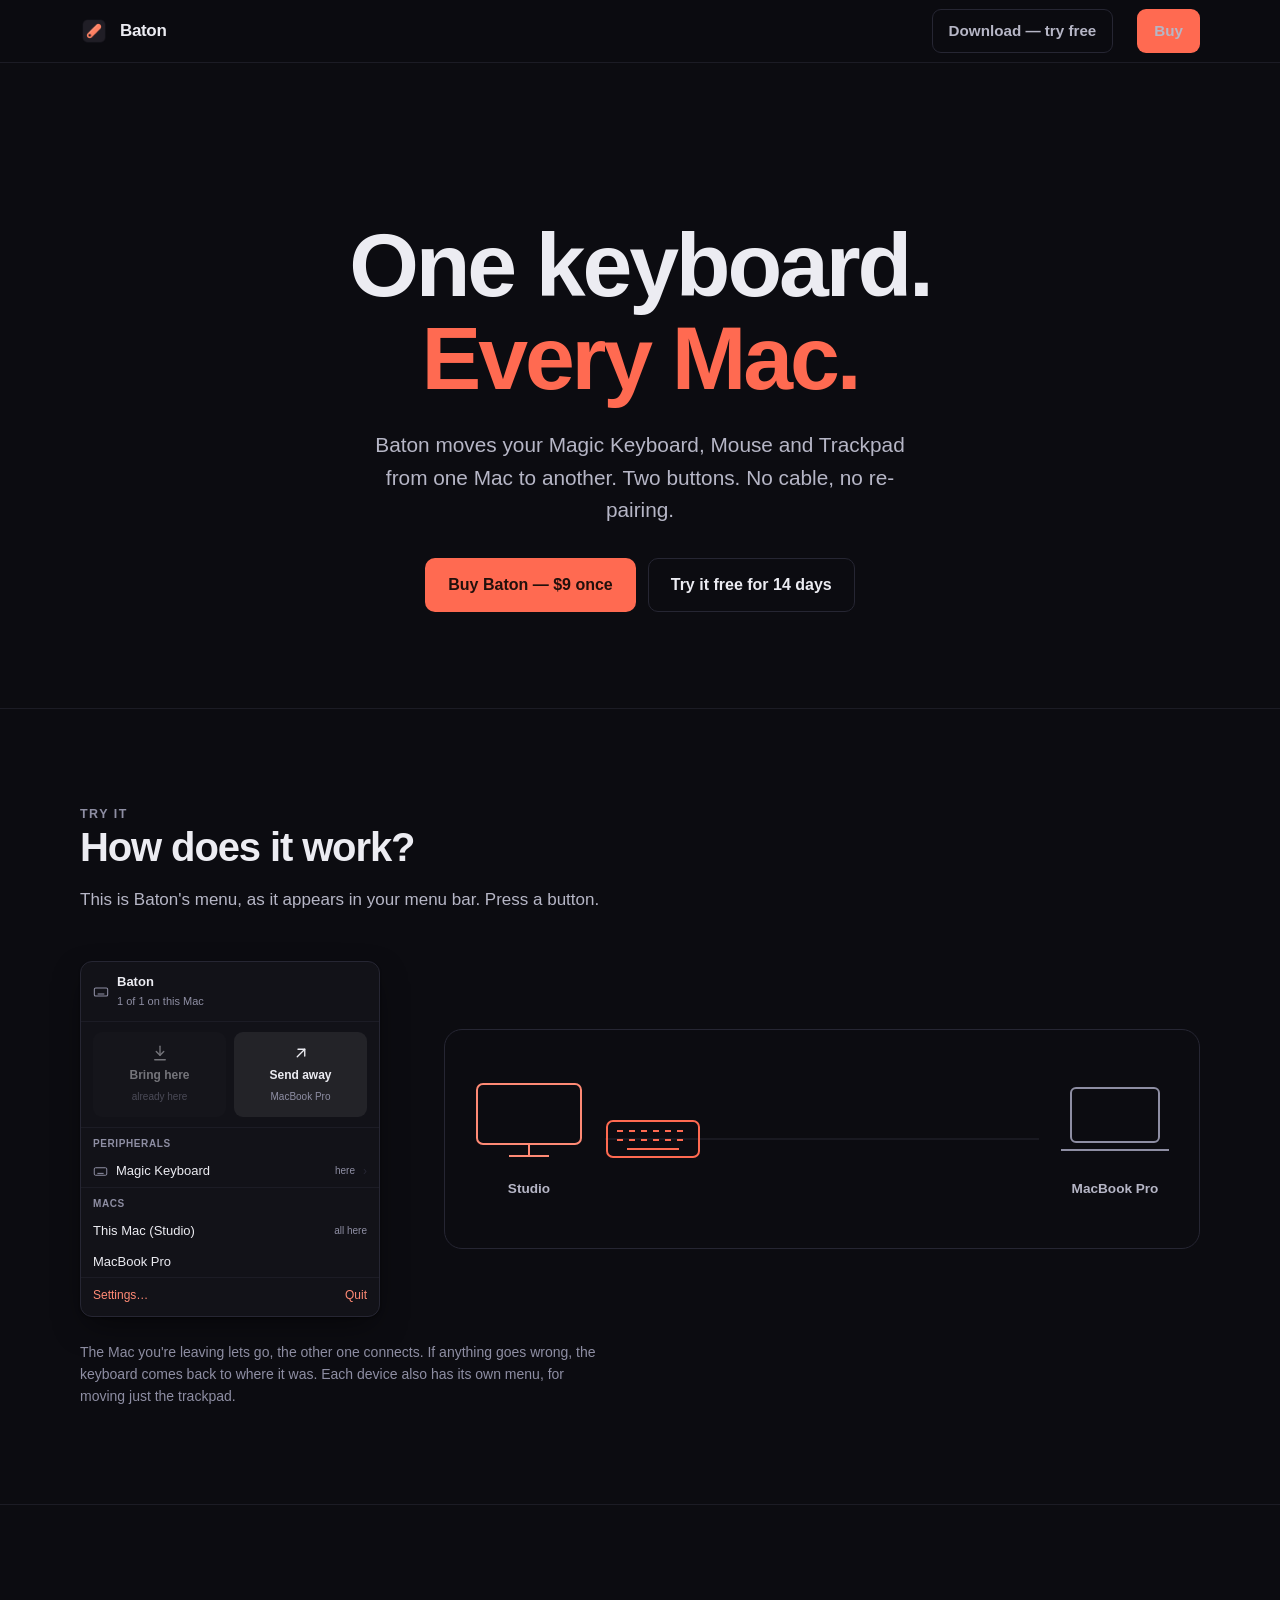
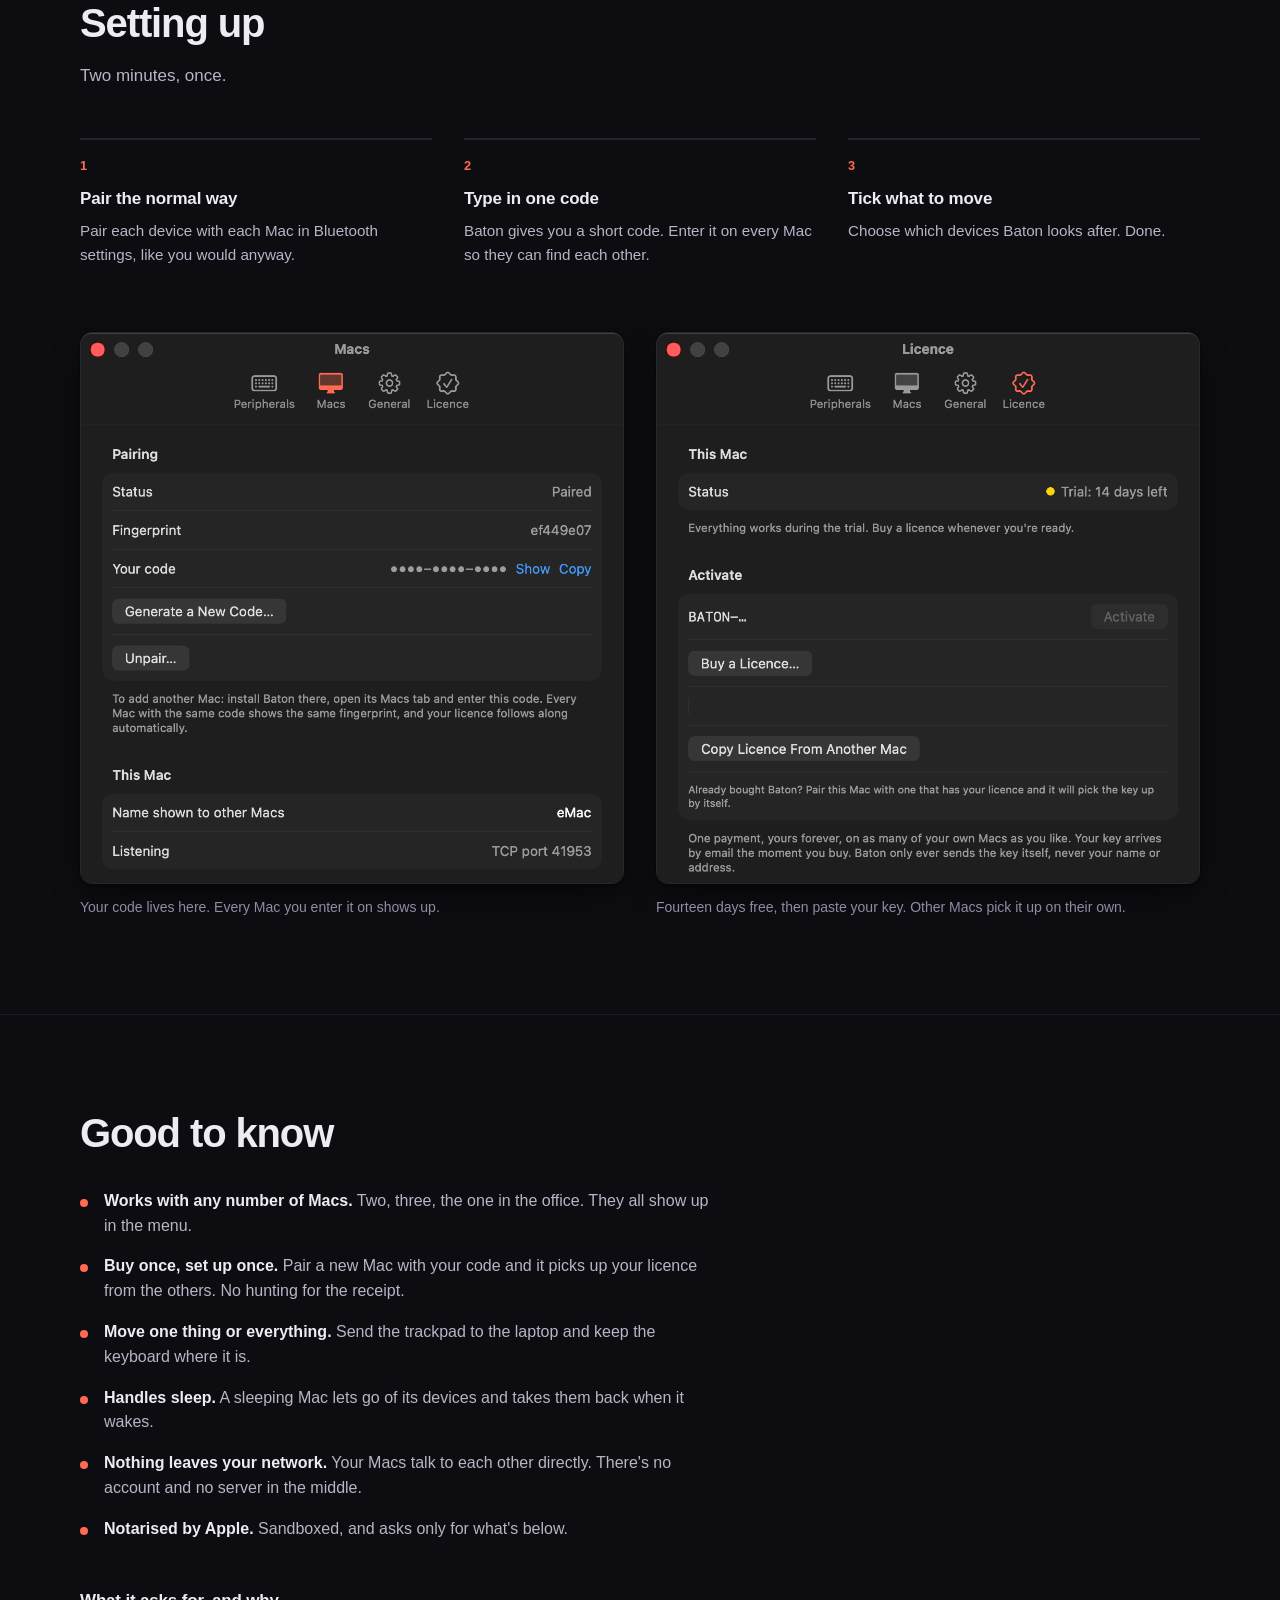
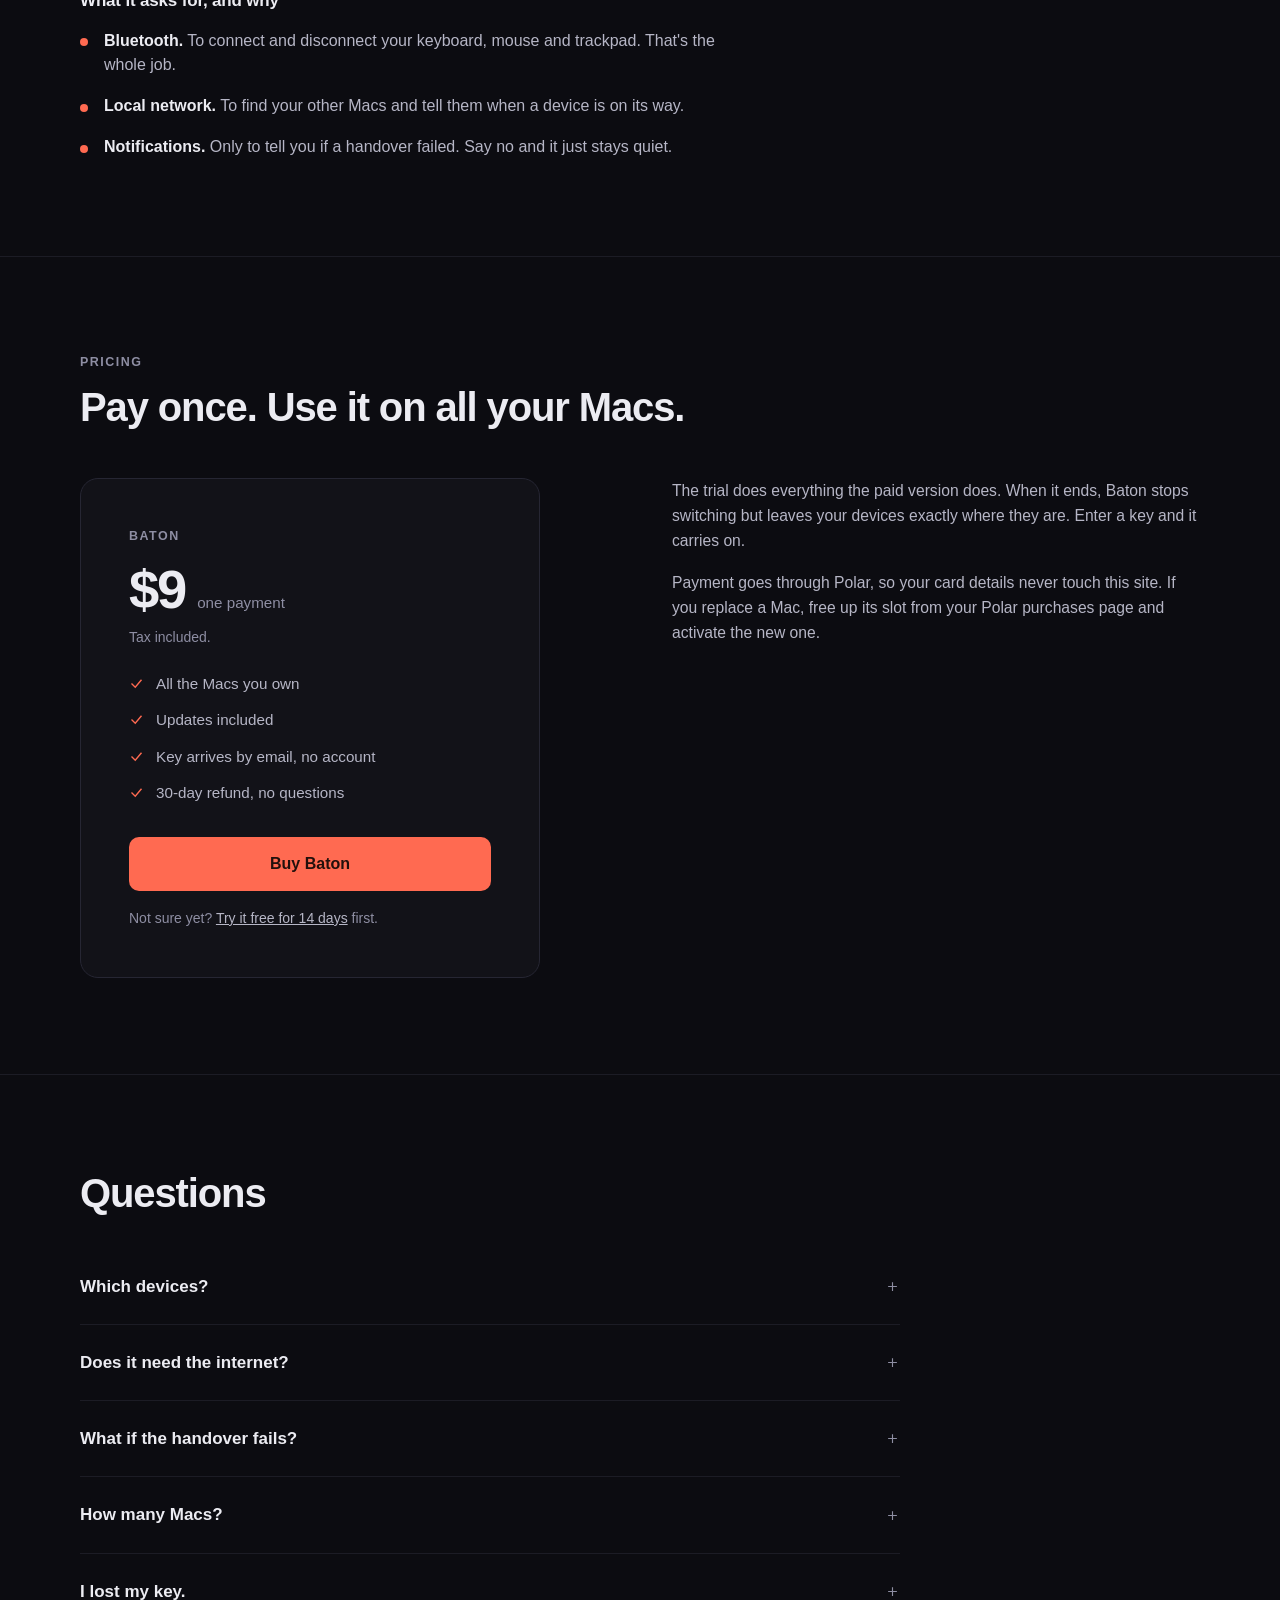
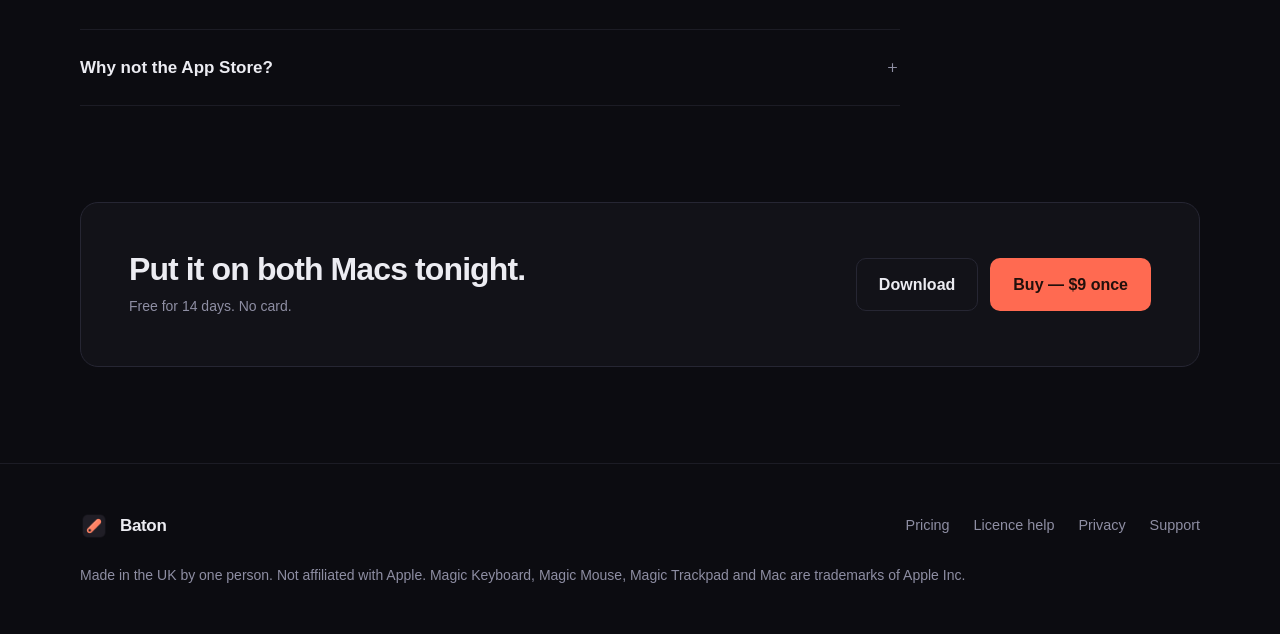
==== index.html @ b29e6e0b "copy: trim the hero and nav, UK not Spain Co-Authored-By: Claude Fable 5.1 <noreply@anthropic.com>" ====
<!doctype html>
<html lang="en">
<head>
<meta charset="utf-8">
<meta name="viewport" content="width=device-width, initial-scale=1">
<title>Baton — move your Magic Keyboard between Macs in one click</title>
<meta name="description" content="Move your Magic Keyboard, Mouse and Trackpad between Macs from the menu bar. No cable, no re-pairing. One payment, yours forever.">
<link rel="icon" href="assets/icon-256.png" type="image/png">
<link rel="apple-touch-icon" href="assets/icon-256.png">
<link rel="stylesheet" href="assets/site.css">
<meta property="og:title" content="Baton — move your Magic Keyboard between Macs in one click">
<meta property="og:description" content="Hand your Magic Keyboard, Mouse and Trackpad between Macs from the menu bar. No cable, no re-pairing.">
<meta property="og:type" content="website">
<meta property="og:image" content="assets/icon.png">
<meta name="theme-color" content="#0C0C11">
</head>
<body>

<header class="site-header">
  <div class="wrap">
    <a class="brand" href="/">
      <img src="assets/icon-256.png" alt="">
      Baton
    </a>
    <nav class="nav">
      <a class="btn btn-ghost btn-sm" href="https://github.com/enalmar/baton-site/releases/latest/download/Baton.dmg">Download — try free</a>
      <a class="btn btn-primary btn-sm" href="#pricing">Buy</a>
    </nav>
  </div>
</header>

<main>

<section class="hero hero-centered">
  <div class="wrap">
    <h1>One keyboard.<br><span class="accent">Every Mac.</span></h1>
    <p class="lede">
      Baton moves your Magic Keyboard, Mouse and Trackpad from one Mac to
      another. Two buttons. No cable, no re-pairing.
    </p>
    <div class="cta-row">
      <!-- PRICE appears here and in the pricing card. Change both. -->
      <a class="btn btn-primary" href="#pricing">Buy Baton — $9 once</a>
      <a class="btn btn-ghost" href="https://github.com/enalmar/baton-site/releases/latest/download/Baton.dmg">Try it free for 14 days</a>
    </div>
  </div>
</section>

<hr class="rule">

<section id="how">
  <div class="wrap">
    <p class="eyebrow">Try it</p>
    <h2>How does it work?</h2>
    <p class="body" style="margin-top:var(--s4)">
      This is Baton's menu, as it appears in your menu bar. Press a button.
    </p>

    <div class="demo2" id="demo">
      <!-- The panel, matching the real one control for control. -->
      <div class="panel" role="group" aria-label="Baton menu bar panel">
        <div class="p-head">
          <svg width="16" height="16" viewBox="0 0 24 24" fill="none" stroke="currentColor" stroke-width="1.6"><rect x="2" y="6" width="20" height="12" rx="2"/><path d="M7 15h10"/></svg>
          <div>
            <div class="p-title">Baton</div>
            <div class="p-sub" id="pHead">1 of 1 on this Mac</div>
          </div>
        </div>
        <div class="p-sep"></div>
        <div class="p-big">
          <button class="p-btn" id="btnBring" type="button" disabled>
            <svg width="18" height="18" viewBox="0 0 24 24" fill="none" stroke="currentColor" stroke-width="1.8" stroke-linecap="round" stroke-linejoin="round"><path d="M12 3v12"/><path d="m7 10 5 5 5-5"/><path d="M5 21h14"/></svg>
            <span class="p-btn-t">Bring here</span>
            <span class="p-btn-s" id="bringSub">already here</span>
          </button>
          <button class="p-btn" id="btnSend" type="button">
            <svg width="18" height="18" viewBox="0 0 24 24" fill="none" stroke="currentColor" stroke-width="1.8" stroke-linecap="round" stroke-linejoin="round"><path d="M7 17 17 7"/><path d="M8 7h9v9"/></svg>
            <span class="p-btn-t">Send away</span>
            <span class="p-btn-s" id="sendSub">MacBook Pro</span>
          </button>
        </div>
        <div class="p-sep"></div>
        <div class="p-label">Peripherals</div>
        <div class="p-row">
          <svg width="15" height="15" viewBox="0 0 24 24" fill="none" stroke="currentColor" stroke-width="1.6"><rect x="2" y="6" width="20" height="12" rx="2"/><path d="M7 15h10"/></svg>
          <span>Magic Keyboard</span>
          <span class="p-state" id="pState">here</span>
          <span class="p-chev">›</span>
        </div>
        <div class="p-sep"></div>
        <div class="p-label">Macs</div>
        <div class="p-row"><span>This Mac (Studio)</span><span class="p-state" id="macA">all here</span></div>
        <div class="p-row"><span>MacBook Pro</span><span class="p-state" id="macB"></span></div>
        <div class="p-sep"></div>
        <div class="p-foot"><span>Settings…</span><span>Quit</span></div>
      </div>

      <!-- The desk: two Macs and the keyboard that moves between them. -->
      <div class="desk" id="desk" aria-live="polite">
        <div class="mac2" id="deskA">
          <svg viewBox="0 0 120 84" width="120" height="84" fill="none" stroke="currentColor" stroke-width="2">
            <rect x="8" y="6" width="104" height="60" rx="6"/><path d="M40 78h40"/><path d="M60 66v12"/>
          </svg>
          <div class="mac2-name">Studio</div>
        </div>
        <div class="lane">
          <div class="lane-line"></div>
          <div class="kbd" id="kbd">
            <svg viewBox="0 0 96 40" width="96" height="40" fill="none" stroke="currentColor" stroke-width="2">
              <rect x="2" y="2" width="92" height="36" rx="6"/>
              <path d="M12 12h6M24 12h6M36 12h6M48 12h6M60 12h6M72 12h6M12 21h6M24 21h6M36 21h6M48 21h6M60 21h6M72 21h6M22 30h52"/>
            </svg>
          </div>
        </div>
        <div class="mac2" id="deskB">
          <svg viewBox="0 0 120 84" width="120" height="84" fill="none" stroke="currentColor" stroke-width="2">
            <rect x="16" y="10" width="88" height="54" rx="5"/><path d="M6 72h108"/>
          </svg>
          <div class="mac2-name">MacBook Pro</div>
        </div>
      </div>
    </div>

    <p class="small" style="margin-top:var(--s5); max-width:var(--measure)">
      The Mac you're leaving lets go, the other one connects. If anything goes wrong, the keyboard comes back to where it was. Each device also has its own menu, for moving just the trackpad.
    </p>
  </div>
</section>

<hr class="rule">

<section id="setup">
  <div class="wrap">
    <h2>Setting up</h2>
    <p class="body" style="margin-top:var(--s4)">Two minutes, once.</p>

    <div class="steps" style="margin-top:var(--s7)">
      <div class="step">
        <h3>Pair the normal way</h3>
        <p>Pair each device with each Mac in Bluetooth settings, like you would anyway.</p>
      </div>
      <div class="step">
        <h3>Type in one code</h3>
        <p>Baton gives you a short code. Enter it on every Mac so they can find each other.</p>
      </div>
      <div class="step">
        <h3>Tick what to move</h3>
        <p>Choose which devices Baton looks after. Done.</p>
      </div>
    </div>

    <div class="shots">
      <figure>
        <img src="assets/settings-macs.png" alt="Baton's Macs settings, showing this Mac paired, its code hidden behind a Show button, and the other Macs it can see" loading="lazy">
        <figcaption>Your code lives here. Every Mac you enter it on shows up.</figcaption>
      </figure>
      <figure>
        <img src="assets/settings-licence.png" alt="Baton's Licence settings, showing the trial with 14 days left and a field to paste a key" loading="lazy">
        <figcaption>Fourteen days free, then paste your key. Other Macs pick it up on their own.</figcaption>
      </figure>
    </div>
  </div>
</section>

<hr class="rule">

<section id="features">
  <div class="wrap">
    <h2>Good to know</h2>
    <ul class="plain-list">
      <li><strong>Works with any number of Macs.</strong> Two, three, the one in the office. They all show up in the menu.</li>
      <li><strong>Buy once, set up once.</strong> Pair a new Mac with your code and it picks up your licence from the others. No hunting for the receipt.</li>
      <li><strong>Move one thing or everything.</strong> Send the trackpad to the laptop and keep the keyboard where it is.</li>
      <li><strong>Handles sleep.</strong> A sleeping Mac lets go of its devices and takes them back when it wakes.</li>
      <li><strong>Nothing leaves your network.</strong> Your Macs talk to each other directly. There's no account and no server in the middle.</li>
      <li><strong>Notarised by Apple.</strong> Sandboxed, and asks only for what's below.</li>
    </ul>

    <h3 style="margin-top:var(--s7)">What it asks for, and why</h3>
    <ul class="plain-list" style="margin-top:var(--s4)">
      <li><strong>Bluetooth.</strong> To connect and disconnect your keyboard, mouse and trackpad. That's the whole job.</li>
      <li><strong>Local network.</strong> To find your other Macs and tell them when a device is on its way.</li>
      <li><strong>Notifications.</strong> Only to tell you if a handover failed. Say no and it just stays quiet.</li>
    </ul>
  </div>
</section>

<hr class="rule">

<section id="pricing">
  <div class="wrap">
    <p class="eyebrow">Pricing</p>
    <h2 style="margin-top:var(--s3)">Pay once. Use it on all your Macs.</h2>

    <div class="grid grid-2" style="margin-top:var(--s7); align-items:start; gap:var(--s8)">
    <div class="price-card">
      <p class="eyebrow">Baton</p>
      <div class="price-tag">
        <!-- PRICE also appears in the hero button. Change both. -->
        <span class="amount">$9</span>
        <span class="per">one payment</span>
      </div>
      <p class="small">Tax included.</p>
      <ul class="ticks">
        <li><svg width="15" height="15" viewBox="0 0 24 24" fill="none" stroke="currentColor" stroke-width="2.2"><path d="m4 12 6 6L20 6"/></svg> All the Macs you own</li>
        <li><svg width="15" height="15" viewBox="0 0 24 24" fill="none" stroke="currentColor" stroke-width="2.2"><path d="m4 12 6 6L20 6"/></svg> Updates included</li>
        <li><svg width="15" height="15" viewBox="0 0 24 24" fill="none" stroke="currentColor" stroke-width="2.2"><path d="m4 12 6 6L20 6"/></svg> Key arrives by email, no account</li>
        <li><svg width="15" height="15" viewBox="0 0 24 24" fill="none" stroke="currentColor" stroke-width="2.2"><path d="m4 12 6 6L20 6"/></svg> 30-day refund, no questions</li>
      </ul>
      <a class="btn btn-primary" id="buyBtn" href="#" style="width:100%">Buy Baton</a>
      <p class="small" id="buyNote" hidden style="margin-top:var(--s3); color:var(--coral-hi)"></p>
      <p class="small" style="margin-top:var(--s4)">
        Not sure yet? <a href="https://github.com/enalmar/baton-site/releases/latest/download/Baton.dmg" style="color:var(--soft)">Try it free for 14 days</a> first.
      </p>
    </div>

    <div>
      <p class="body" style="font-size:.98rem">
        The trial does everything the paid version does. When it ends, Baton
        stops switching but leaves your devices exactly where they are. Enter
        a key and it carries on.
      </p>
      <p class="body" style="margin-top:var(--s4); font-size:.98rem">
        Payment goes through Polar, so your card details never touch this
        site. If you replace a Mac, free up its slot from your Polar
        purchases page and activate the new one.
      </p>
    </div>
    </div>
  </div>
</section>

<hr class="rule">

<section>
  <div class="wrap">
    <h2>Questions</h2>
    <div class="faq" style="margin-top:var(--s6)">
      <details>
        <summary>Which devices?
          <svg class="plus" width="15" height="15" viewBox="0 0 24 24" fill="none" stroke="currentColor" stroke-width="1.8"><path d="M12 5v14M5 12h14"/></svg></summary>
        <p class="answer">Magic Keyboard, Magic Mouse and Magic Trackpad, 2015 or newer. Other Bluetooth keyboards and mice often work but aren't supported.</p>
      </details>
      <details>
        <summary>Does it need the internet?
          <svg class="plus" width="15" height="15" viewBox="0 0 24 24" fill="none" stroke="currentColor" stroke-width="1.8"><path d="M12 5v14M5 12h14"/></svg></summary>
        <p class="answer">Only to activate your key. After that it runs on your own network and keeps working for a month with no connection at all.</p>
      </details>
      <details>
        <summary>What if the handover fails?
          <svg class="plus" width="15" height="15" viewBox="0 0 24 24" fill="none" stroke="currentColor" stroke-width="1.8"><path d="M12 5v14M5 12h14"/></svg></summary>
        <p class="answer">Baton checks the other Mac is listening before it lets go. If it still fails, the device comes back to the Mac it was on.</p>
      </details>
      <details>
        <summary>How many Macs?
          <svg class="plus" width="15" height="15" viewBox="0 0 24 24" fill="none" stroke="currentColor" stroke-width="1.8"><path d="M12 5v14M5 12h14"/></svg></summary>
        <p class="answer">Every Mac you own, up to five at a time. Pair a new one with your code and it takes the licence from the others by itself. Replacing a machine? Free up its slot and activate the new one.</p>
      </details>
      <details>
        <summary>I lost my key.
          <svg class="plus" width="15" height="15" viewBox="0 0 24 24" fill="none" stroke="currentColor" stroke-width="1.8"><path d="M12 5v14M5 12h14"/></svg></summary>
        <p class="answer">It's in your receipt email from Polar. Can't find it? <a href="support/">Email me</a> from the address you paid with.</p>
      </details>
      <details>
        <summary>Why not the App Store?
          <svg class="plus" width="15" height="15" viewBox="0 0 24 24" fill="none" stroke="currentColor" stroke-width="1.8"><path d="M12 5v14M5 12h14"/></svg></summary>
        <p class="answer">Unpairing a Bluetooth device isn't allowed in App Store apps. So Baton is notarised by Apple and sold here instead.</p>
      </details>
    </div>
  </div>
</section>

<section style="padding-top:0">
  <div class="wrap">
    <div class="closer">
      <div>
        <h2>Put it on both Macs tonight.</h2>
        <p class="small" style="margin-top:var(--s2)">Free for 14 days. No card.</p>
      </div>
      <div class="closer-cta">
        <a class="btn btn-ghost" href="https://github.com/enalmar/baton-site/releases/latest/download/Baton.dmg">Download</a>
        <a class="btn btn-primary" href="#pricing">Buy — $9 once</a>
      </div>
    </div>
  </div>
</section>

</main>

<footer class="site-footer">
  <div class="wrap foot-grid">
    <a class="brand" href="/"><img src="assets/icon-256.png" alt="">Baton</a>
    <div class="foot-links">
      <a href="#pricing">Pricing</a>
      <a href="license/">Licence help</a>
      <a href="privacy/">Privacy</a>
      <a href="support/">Support</a>
    </div>
  </div>
  <div class="wrap" style="margin-top:var(--s5)">
    <p class="small">Made in the UK by one person. Not affiliated with Apple. Magic Keyboard, Magic Mouse, Magic Trackpad and Mac are trademarks of Apple Inc.</p>
  </div>
</footer>

<script>
// The one place the checkout link lives. Paste the Polar checkout URL for the
// Baton product here; until then the buy buttons say so instead of 404ing.
var CHECKOUT_URL = "https://buy.polar.sh/polar_cl_WAfmErQFpUTaN92ozeJsTxJIsAhnrUSpV3fQX0KDxxv";

(function () {
  var live = CHECKOUT_URL.indexOf("REPLACE") === -1;
  var note = document.getElementById("buyNote");
  var buttons = [document.getElementById("buyBtn")].concat(
    Array.prototype.slice.call(document.querySelectorAll('a[href="#pricing"].btn-primary'))
  );
  var buy = document.getElementById("buyBtn");
  if (!buy) return;
  if (live) {
    buy.href = CHECKOUT_URL;
    buy.setAttribute("rel", "noopener");
  } else {
    buy.addEventListener("click", function (e) {
      e.preventDefault();
      if (!note) return;
      note.hidden = false;
      note.textContent = "Checkout isn\u2019t open yet \u2014 the trial download works now, and buying goes live shortly.";
    });
  }
})();


// "How does it work?" — the panel drives the desk. Nothing moves until you
// press a button, and the panel's own state changes exactly as the app's does.
(function () {
  var here = true;
  var busy = false;
  var reduced = window.matchMedia('(prefers-reduced-motion: reduce)').matches;
  var kbd = document.getElementById('kbd');
  var desk = document.getElementById('desk');
  var A = document.getElementById('deskA'), B = document.getElementById('deskB');
  var btnBring = document.getElementById('btnBring'), btnSend = document.getElementById('btnSend');
  if (!kbd || !btnBring) return;
  var lane = desk.querySelector('.lane');
  function measure() { lane.style.setProperty('--lane', Math.max(0, lane.clientWidth - 96) + 'px'); }
  measure();
  window.addEventListener('resize', measure);
  if (window.ResizeObserver) { new ResizeObserver(measure).observe(lane); }

  function render() {
    document.getElementById('pHead').textContent = here ? '1 of 1 on this Mac' : '0 of 1 on this Mac';
    document.getElementById('bringSub').textContent = here ? 'already here' : '1 elsewhere';
    document.getElementById('sendSub').textContent = here ? 'MacBook Pro' : 'already away';
    document.getElementById('pState').textContent = here ? 'here' : 'away';
    document.getElementById('macA').textContent = here ? 'all here' : '';
    document.getElementById('macB').textContent = here ? '' : 'has the keyboard';
    btnBring.disabled = here || busy;
    btnSend.disabled = !here || busy;
    kbd.classList.toggle('at-b', !here);
    A.classList.toggle('holds', here);
    B.classList.toggle('holds', !here);
  }

  function go(toHere) {
    if (busy || toHere === here) return;
    measure();   // the lane may not have had a size when the page loaded
    busy = true;
    desk.classList.add('moving');
    btnBring.disabled = btnSend.disabled = true;
    kbd.classList.toggle('at-b', !toHere);
    var done = function () {
      here = toHere; busy = false;
      desk.classList.remove('moving');
      render();
    };
    if (reduced) { done(); } else { setTimeout(done, 820); }
  }

  btnSend.addEventListener('click', function () { go(false); });
  btnBring.addEventListener('click', function () { go(true); });
  render();
  // batonapp.uk/#away opens with the keyboard on the other Mac.
  if (location.hash === '#away') { here = false; render(); }
})();
</script>
</body>
</html>
---- assets/site.css ----
/* Baton — one stylesheet, one type scale, one spacing scale.
   Neutrals are a single cool-gray ramp; the coral is the app icon's,
   lifted for contrast on dark. No gradients, no glows. */

:root {
  color-scheme: dark;

  /* Neutral ramp */
  --ink-900: #08080B;
  --ink-850: #0C0C11;
  --ink-800: #121218;
  --ink-750: #17171F;
  --ink-700: #1E1E28;
  --line:    #262633;
  --line-soft: #1C1C25;
  --mute:    #8E8EA3;
  --soft:    #B6B6C6;
  --text:    #ECECF2;

  /* Brand — the coral of the app icon */
  --coral:      #FF6A51;
  --coral-hi:   #FF8A75;
  --coral-press:#F0553B;
  --coral-ink:  #22100C;

  /* Space scale, 4px base */
  --s1: 4px;  --s2: 8px;  --s3: 12px; --s4: 16px; --s5: 24px;
  --s6: 32px; --s7: 48px; --s8: 64px; --s9: 96px; --s10: 140px;

  --radius: 12px;
  --radius-lg: 18px;
  --measure: 68ch;

  --shadow-float: 0 1px 2px rgba(0,0,0,.4), 0 12px 32px -8px rgba(0,0,0,.55);

  --font: ui-sans-serif, -apple-system, BlinkMacSystemFont, "SF Pro Text",
          "Inter", "Helvetica Neue", Arial, sans-serif;
  --mono: ui-monospace, "SF Mono", "JetBrains Mono", Menlo, monospace;
}

* { box-sizing: border-box; }

html { -webkit-text-size-adjust: 100%; scroll-behavior: smooth; }
@media (prefers-reduced-motion: reduce) { html { scroll-behavior: auto; } }

body {
  margin: 0;
  background: var(--ink-850);
  color: var(--text);
  font-family: var(--font);
  font-size: 17px;
  line-height: 1.6;
  -webkit-font-smoothing: antialiased;
}

/* ---------- Type scale: 5 sizes ---------- */
h1, h2, h3 { margin: 0; font-weight: 640; letter-spacing: -0.02em; }
h1 { font-size: clamp(2.6rem, 7vw, 4.6rem); line-height: 1.04; letter-spacing: -0.035em; }
h2 { font-size: clamp(1.7rem, 3.4vw, 2.5rem); line-height: 1.14; letter-spacing: -0.028em; }
h3 { font-size: 1.0625rem; line-height: 1.35; letter-spacing: -0.01em; }
p  { margin: 0; }

a { color: inherit; }

.lede   { font-size: clamp(1.05rem, 1.9vw, 1.3rem); color: var(--soft); max-width: 54ch; line-height: 1.55; }
.body   { color: var(--soft); max-width: var(--measure); }
.small  { font-size: .875rem; color: var(--mute); }
.eyebrow {
  font-size: .78rem; font-weight: 600; letter-spacing: .12em;
  text-transform: uppercase; color: var(--mute);
}

/* ---------- Layout ---------- */
.wrap { width: min(1120px, calc(100% - var(--s6))); margin-inline: auto; }
section { padding-block: var(--s9); }
.rule { border: 0; border-top: 1px solid var(--line-soft); margin: 0; }

/* ---------- Header ---------- */
.site-header {
  position: sticky; top: 0; z-index: 50;
  isolation: isolate;
  background: rgba(12,12,17,.82);
  backdrop-filter: saturate(150%) blur(14px);
  border-bottom: 1px solid var(--line-soft);
}
.site-header .wrap {
  display: flex; align-items: center; gap: var(--s5);
  height: 62px;
}
.brand { display: flex; align-items: center; gap: var(--s3); font-weight: 620; letter-spacing: -.02em; text-decoration: none; }
.brand img { width: 28px; height: 28px; border-radius: 7px; display: block; }
.nav { margin-left: auto; display: flex; align-items: center; gap: var(--s5); }
.nav a { color: var(--soft); text-decoration: none; font-size: .95rem; transition: color 140ms ease; }
.nav a:hover { color: var(--text); }
.nav a:focus-visible, .brand:focus-visible { outline: 2px solid var(--coral); outline-offset: 4px; border-radius: 4px; }
@media (max-width: 720px) { .nav .hide-sm { display: none; } }

/* ---------- Buttons ---------- */
.btn {
  display: inline-flex; align-items: center; justify-content: center; gap: var(--s2);
  padding: 13px 22px; border-radius: 10px;
  font-size: 1rem; font-weight: 580; text-decoration: none;
  border: 1px solid transparent; cursor: pointer;
  transition: background-color 140ms ease, border-color 140ms ease, transform 140ms ease, color 140ms ease;
}
.btn-primary { background: var(--coral); color: var(--coral-ink); }
.btn-primary:hover { background: var(--coral-hi); }
.btn-primary:active { transform: translateY(1px); }
.btn-ghost { background: transparent; color: var(--text); border-color: var(--line); }
.btn-ghost:hover { border-color: #3A3A4A; background: var(--ink-750); }
.btn-ghost:active { transform: translateY(1px); }
.btn:focus-visible { outline: 2px solid var(--coral); outline-offset: 3px; }
.btn-sm { padding: 9px 16px; font-size: .92rem; border-radius: 9px; }

/* ---------- Hero ---------- */
.hero { padding-block: var(--s9) var(--s8); }
.hero-grid { display: grid; gap: var(--s8); grid-template-columns: 1fr; align-items: center; }
@media (min-width: 940px) { .hero-grid { grid-template-columns: 1.02fr .98fr; gap: var(--s7); } }
.hero h1 { margin-top: var(--s4); }
.hero h1 .accent { color: var(--coral); }
.hero .lede { margin-top: var(--s5); }
.cta-row { display: flex; flex-wrap: wrap; gap: var(--s3); margin-top: var(--s6); }
.meta-row { margin-top: var(--s4); display: flex; flex-wrap: wrap; gap: var(--s2) var(--s4); }
.meta-row span { font-size: .875rem; color: var(--mute); }

/* ---------- Handoff demo ---------- */
.demo {
  position: relative; isolation: isolate;
  background: var(--ink-800);
  border: 1px solid var(--line);
  border-radius: var(--radius-lg);
  padding: var(--s6) var(--s5) var(--s5);
}
.demo-label { position: absolute; top: var(--s4); left: var(--s5); }
.demo-stage {
  display: grid; grid-template-columns: 1fr 1fr; gap: var(--s5);
  margin-top: var(--s6); position: relative;
}
.mac {
  border: 1px solid var(--line); border-radius: var(--radius);
  background: var(--ink-750); padding: var(--s4);
  display: flex; flex-direction: column; gap: var(--s3);
  min-height: 128px;
  transition: border-color 320ms ease, background-color 320ms ease;
}
.mac.is-active { border-color: var(--coral); background: var(--ink-700); }
.mac-screen {
  height: 54px; border-radius: 7px; border: 1px solid var(--line);
  background: var(--ink-850);
  display: flex; align-items: center; justify-content: center;
}
.mac-name { font-size: .92rem; font-weight: 560; }
.mac-state { font-size: .8rem; color: var(--mute); transition: color 320ms ease; }
.mac.is-active .mac-state { color: var(--coral-hi); }

.demo-track { position: relative; height: 40px; margin-top: var(--s3); }
.chip {
  position: absolute; top: 0; left: 0;
  width: calc(50% - 12px);
  display: flex; align-items: center; justify-content: center; gap: var(--s2);
  padding: 9px 12px; border-radius: 9px;
  background: var(--ink-900); border: 1px solid var(--coral);
  font-size: .86rem; font-weight: 560; white-space: nowrap;
  box-shadow: var(--shadow-float);
  z-index: 2;
  transition: transform 620ms cubic-bezier(.32,.72,.28,1);
}
.chip.is-right { transform: translateX(calc(100% + 24px)); }
.chip svg { flex: none; }

.demo-caption {
  margin-top: var(--s5); padding-top: var(--s4);
  border-top: 1px solid var(--line-soft);
  display: flex; align-items: center; justify-content: space-between; gap: var(--s4);
}
.demo-btn {
  background: var(--ink-700); border: 1px solid var(--line); color: var(--text);
  border-radius: 8px; padding: 7px 13px; font: inherit; font-size: .86rem; font-weight: 560;
  cursor: pointer;
  transition: background-color 140ms ease, border-color 140ms ease;
}
.demo-btn:hover { background: var(--ink-750); border-color: #3A3A4A; }
.demo-btn:focus-visible { outline: 2px solid var(--coral); outline-offset: 3px; }

/* ---------- Menu mock ---------- */
.menu-mock {
  width: 100%; max-width: 320px;
  background: var(--ink-800); border: 1px solid var(--line);
  border-radius: 11px; box-shadow: var(--shadow-float);
  padding: var(--s2); font-size: .875rem;
  isolation: isolate;
}
.menu-mock .row { display: flex; align-items: center; gap: var(--s2); padding: 6px 9px; border-radius: 6px; }
.menu-mock .row.head { color: var(--mute); font-size: .78rem; padding-bottom: var(--s1); }
.menu-mock .row.sel { background: var(--coral); color: var(--coral-ink); }
.menu-mock .row .tick { width: 13px; color: var(--coral-hi); }
.menu-mock .row.sel .tick { color: var(--coral-ink); }
.menu-mock .sep { height: 1px; background: var(--line); margin: var(--s2) 6px; }
.menu-mock .grow { margin-left: auto; color: var(--mute); font-size: .78rem; }
.menu-mock .row.sel .grow { color: rgba(34,16,12,.7); }

/* ---------- Generic grids ---------- */
.grid { display: grid; gap: var(--s5); }
.grid-3 { grid-template-columns: repeat(auto-fit, minmax(258px, 1fr)); }
/* Cap at three so six cards read as two even rows, not four-then-two. */
@media (min-width: 1000px) { .grid-3 { grid-template-columns: repeat(3, 1fr); } }
.grid-2 { grid-template-columns: repeat(auto-fit, minmax(320px, 1fr)); }

.card {
  border: 1px solid var(--line); border-radius: var(--radius);
  background: var(--ink-800); padding: var(--s5);
}
.card h3 { margin-bottom: var(--s2); }
.card p { color: var(--soft); font-size: .95rem; }
.card .ico {
  width: 34px; height: 34px; border-radius: 9px;
  background: var(--ink-700); border: 1px solid var(--line);
  display: grid; place-items: center; margin-bottom: var(--s4);
  color: var(--coral);
}

/* ---------- Steps ---------- */
.steps { counter-reset: step; display: grid; gap: var(--s5); }
@media (min-width: 860px) { .steps { grid-template-columns: repeat(3, 1fr); gap: var(--s6); } }
.step { padding-top: var(--s4); border-top: 2px solid var(--line); }
.step::before {
  counter-increment: step; content: counter(step);
  display: block; font-size: .8rem; font-weight: 640; color: var(--coral);
  margin-bottom: var(--s3); font-variant-numeric: tabular-nums;
}
.step h3 { margin-bottom: var(--s2); }
.step p { color: var(--soft); font-size: .95rem; }

/* ---------- Pricing ---------- */
.price-card {
  border: 1px solid var(--line); border-radius: var(--radius-lg);
  background: var(--ink-800); padding: var(--s7);
  max-width: 460px;
}
.price-tag { display: flex; align-items: baseline; gap: var(--s3); margin-block: var(--s4) var(--s2); }
.price-tag .amount { font-size: 3.4rem; font-weight: 660; letter-spacing: -.04em; line-height: 1; }
.price-tag .per { color: var(--mute); font-size: .95rem; }
.ticks { list-style: none; margin: var(--s5) 0 var(--s6); padding: 0; display: grid; gap: var(--s3); }
.ticks li { display: flex; gap: var(--s3); align-items: flex-start; color: var(--soft); font-size: .95rem; }
.ticks svg { flex: none; margin-top: 4px; color: var(--coral); }

/* ---------- FAQ ---------- */
.faq { display: grid; gap: 0; max-width: 820px; }
.faq details { border-bottom: 1px solid var(--line-soft); }
.faq summary {
  cursor: pointer; list-style: none; padding: var(--s5) 0;
  font-weight: 580; display: flex; align-items: center; gap: var(--s4);
  transition: color 140ms ease;
}
.faq summary::-webkit-details-marker { display: none; }
.faq summary:hover { color: #fff; }
.faq summary:focus-visible { outline: 2px solid var(--coral); outline-offset: 3px; border-radius: 6px; }
.faq summary .plus { margin-left: auto; color: var(--mute); flex: none; transition: transform 180ms ease; }
.faq details[open] summary .plus { transform: rotate(45deg); }
.faq .answer { color: var(--soft); padding-bottom: var(--s5); max-width: var(--measure); font-size: .96rem; }

/* ---------- Closing band ---------- */
.closer {
  border: 1px solid var(--line); border-radius: var(--radius-lg);
  background: var(--ink-800); padding: var(--s7);
  display: flex; flex-wrap: wrap; align-items: center; gap: var(--s5);
}
.closer h2 { font-size: clamp(1.5rem, 2.6vw, 2rem); }
.closer .closer-cta { margin-left: auto; display: flex; flex-wrap: wrap; gap: var(--s3); }
@media (max-width: 720px) { .closer .closer-cta { margin-left: 0; width: 100%; } }

/* ---------- Footer ---------- */
.site-footer { border-top: 1px solid var(--line-soft); padding-block: var(--s7); }
.foot-grid { display: flex; flex-wrap: wrap; gap: var(--s5); align-items: center; }
.foot-links { margin-left: auto; display: flex; flex-wrap: wrap; gap: var(--s5); }
.foot-links a { color: var(--mute); text-decoration: none; font-size: .9rem; transition: color 140ms ease; }
.foot-links a:hover { color: var(--text); }
.foot-links a:focus-visible { outline: 2px solid var(--coral); outline-offset: 3px; border-radius: 4px; }

/* ---------- Sub pages ---------- */
.prose { max-width: var(--measure); }
.prose h2 { margin-top: var(--s7); margin-bottom: var(--s4); font-size: 1.35rem; }
.prose p, .prose li { color: var(--soft); }
.prose p { margin-bottom: var(--s4); }
.prose ul { padding-left: var(--s5); margin-bottom: var(--s4); display: grid; gap: var(--s2); }
.prose code { font-family: var(--mono); font-size: .9em; background: var(--ink-700); padding: 2px 6px; border-radius: 5px; }
.prose a { color: var(--coral); text-underline-offset: 3px; }

@media (prefers-reduced-motion: reduce) {
  * { animation-duration: .001ms !important; animation-iteration-count: 1 !important; transition-duration: .001ms !important; }
}

/* ---------- Screenshots ---------- */
.shots { display: grid; gap: var(--s5); margin-top: var(--s8); }
@media (min-width: 860px) { .shots { grid-template-columns: 1fr 1fr; gap: var(--s6); } }
.shots figure { margin: 0; }
.shots img {
  display: block; width: 100%; height: auto;
  border: 1px solid var(--line); border-radius: var(--radius);
  box-shadow: var(--shadow-float);
}
.shots figcaption { margin-top: var(--s3); font-size: .875rem; color: var(--mute); }

/* ---------- Plain list ---------- */
.plain-list { list-style: none; padding: 0; margin: var(--s6) 0 0; max-width: var(--measure); display: grid; gap: var(--s4); }
.plain-list li { color: var(--soft); font-size: 1rem; line-height: 1.55; padding-left: var(--s5); position: relative; }
.plain-list li::before {
  content: ""; position: absolute; left: 0; top: .62em;
  width: 8px; height: 8px; border-radius: 50%; background: var(--coral);
}
.plain-list strong { color: var(--text); font-weight: 600; }

/* ---------- Centered hero ---------- */
.hero-centered { text-align: center; padding-block: var(--s10) var(--s9); }
.hero-centered .lede, .hero-centered .cta-row, .hero-centered .meta-row { margin-left: auto; margin-right: auto; justify-content: center; }
.hero-centered .lede { max-width: 46ch; }
.hero-centered h1 { font-size: clamp(3rem, 8.5vw, 5.6rem); }

/* ---------- How does it work: panel replica + desk ---------- */
.demo2 {
  display: grid; gap: var(--s6); margin-top: var(--s7);
  align-items: center;
}
@media (min-width: 900px) { .demo2 { grid-template-columns: 300px 1fr; gap: var(--s8); } }

.panel {
  width: 300px; max-width: 100%;
  background: var(--ink-800); border: 1px solid var(--line);
  border-radius: 12px; box-shadow: var(--shadow-float);
  font-size: 13px; color: var(--text);
  isolation: isolate;
}
.p-head { display: flex; gap: 8px; align-items: center; padding: 10px 12px; color: var(--mute); }
.p-title { font-weight: 600; color: var(--text); font-size: 13px; }
.p-sub { font-size: 11px; color: var(--mute); }
.p-sep { height: 1px; background: var(--line-soft); }
.p-big { display: grid; grid-template-columns: 1fr 1fr; gap: 8px; padding: 10px 12px; }
.p-btn {
  display: flex; flex-direction: column; align-items: center; gap: 4px;
  padding: 12px 8px; border-radius: 9px; border: 0; cursor: pointer;
  background: rgba(255,255,255,.07); color: var(--text); font: inherit;
  transition: background-color 140ms ease, opacity 140ms ease, transform 140ms ease;
}
.p-btn:hover:not(:disabled) { background: rgba(255,255,255,.12); }
.p-btn:active:not(:disabled) { transform: translateY(1px); }
.p-btn:disabled { opacity: .45; cursor: default; background: rgba(255,255,255,.03); }
.p-btn:focus-visible { outline: 2px solid var(--coral); outline-offset: 2px; }
.p-btn-t { font-size: 12px; font-weight: 600; }
.p-btn-s { font-size: 10px; color: var(--mute); }
.p-label { font-size: 10px; font-weight: 600; letter-spacing: .06em; text-transform: uppercase; color: var(--mute); padding: 8px 12px 4px; }
.p-row { display: flex; align-items: center; gap: 8px; padding: 5px 12px; }
.p-row svg { color: var(--mute); flex: none; }
.p-row > span:first-of-type { flex: 1; min-width: 0; white-space: nowrap; overflow: hidden; text-overflow: ellipsis; }
.p-state { font-size: 10px; color: var(--mute); }
.p-chev { color: var(--line); font-size: 12px; }
.p-foot { display: flex; justify-content: space-between; padding: 8px 12px 10px; font-size: 12px; color: var(--coral-hi); }

.desk {
  position: relative; isolation: isolate;
  display: grid; grid-template-columns: auto 1fr auto; align-items: center; gap: var(--s4);
  padding: var(--s6) var(--s5);
  border: 1px solid var(--line); border-radius: var(--radius-lg); background: var(--ink-850);
  min-height: 220px;
}
.mac2 { text-align: center; color: var(--mute); transition: color 320ms ease; }
.mac2.holds { color: var(--coral-hi); }
.mac2-name { margin-top: var(--s2); font-size: .85rem; font-weight: 560; color: var(--soft); }
.lane { position: relative; height: 70px; }
.lane-line {
  position: absolute; left: 0; right: 0; top: 50%; height: 1px;
  background: var(--line); transform: translateY(-50%);
}
.desk.moving .lane-line { background: var(--coral); }
.kbd {
  position: absolute; top: 50%; left: 0;
  width: 96px; height: 40px; margin-top: -20px;
  color: var(--coral);
  transition: transform 800ms cubic-bezier(.34,.9,.3,1);
  will-change: transform;
}
.kbd.at-b { transform: translateX(var(--lane, 0px)); }
/* A small lift while in flight, so it reads as picked up rather than slid. */
.kbd svg { display: block; transition: transform 400ms ease-out; }
.desk.moving .kbd svg { transform: translateY(-10px); }
@media (prefers-reduced-motion: reduce) { .kbd, .kbd svg { transition: none; } }
/* Keep a runway for the keyboard on narrow screens; shrink the Macs instead. */
.lane { min-width: 110px; }
@media (max-width: 520px) {
  .mac2 svg { width: 84px; height: 59px; }
  .desk { padding: var(--s5) var(--s4); gap: var(--s3); }
}
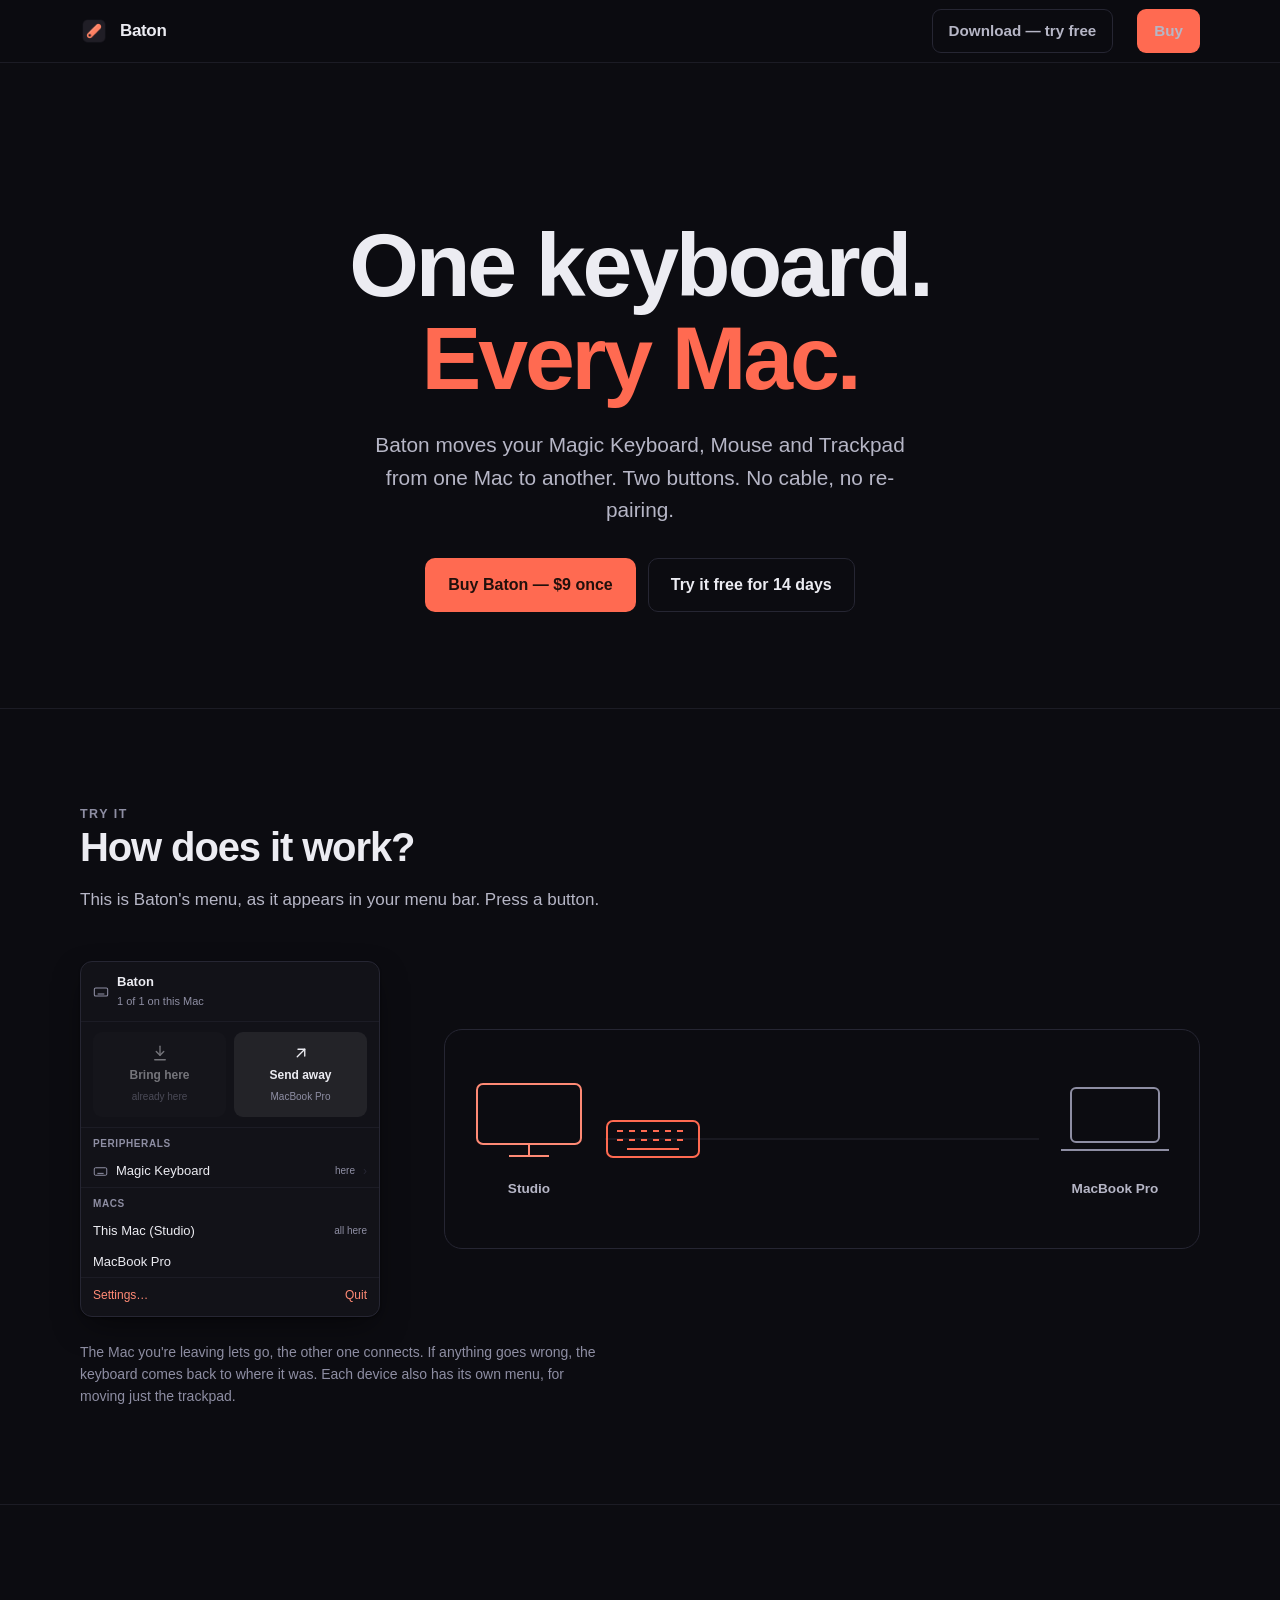
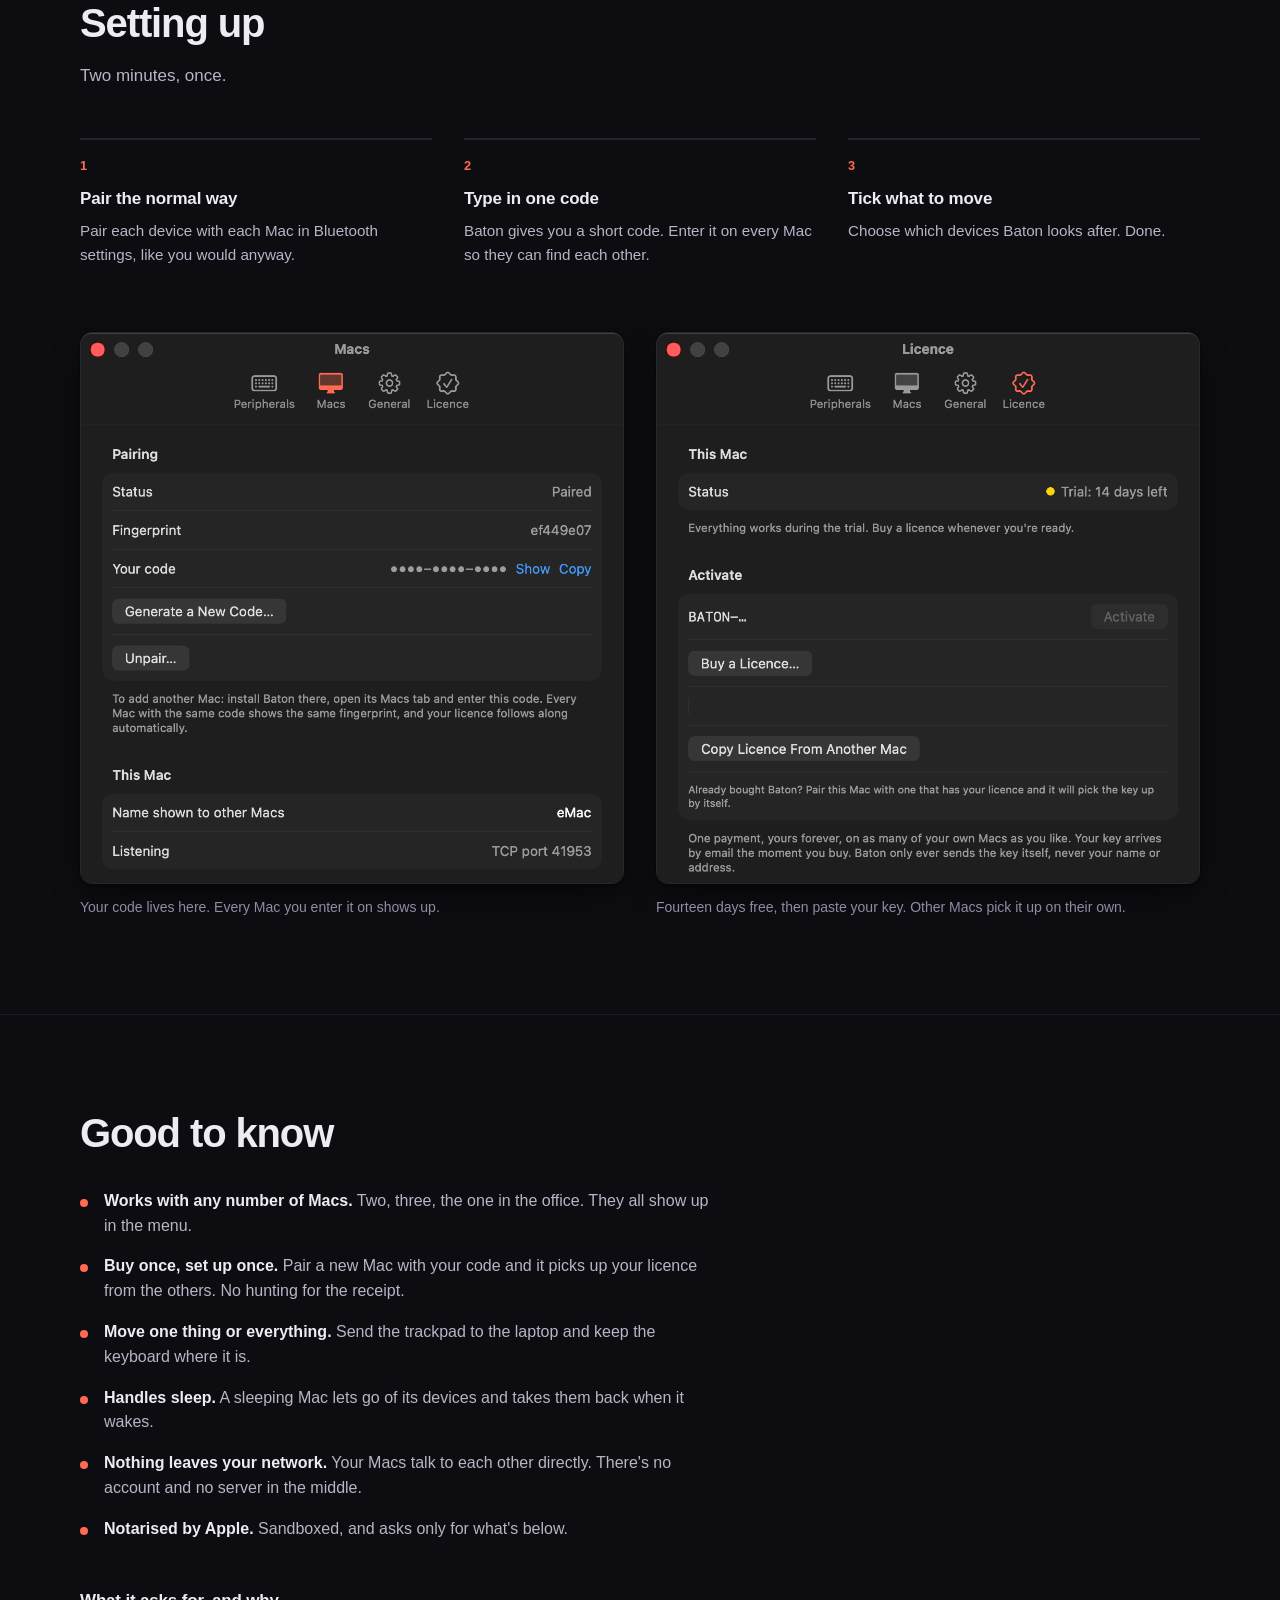
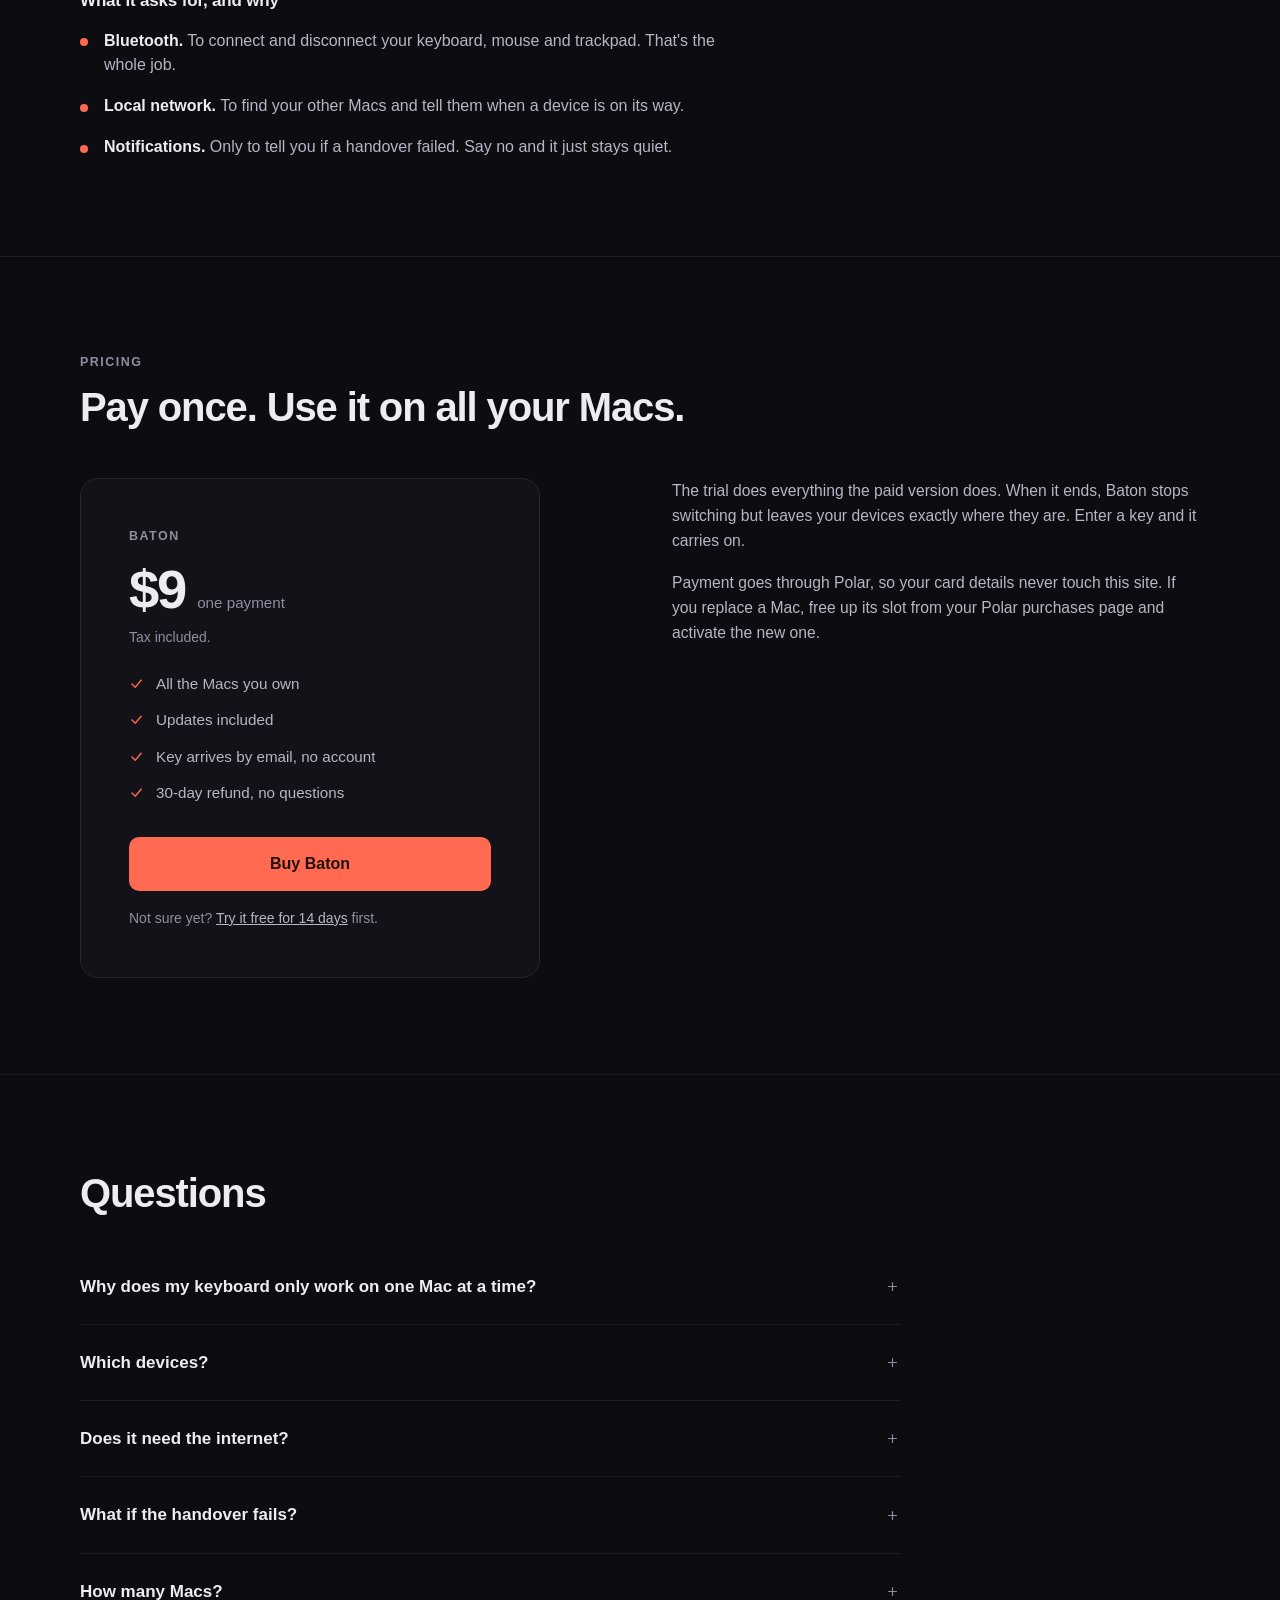
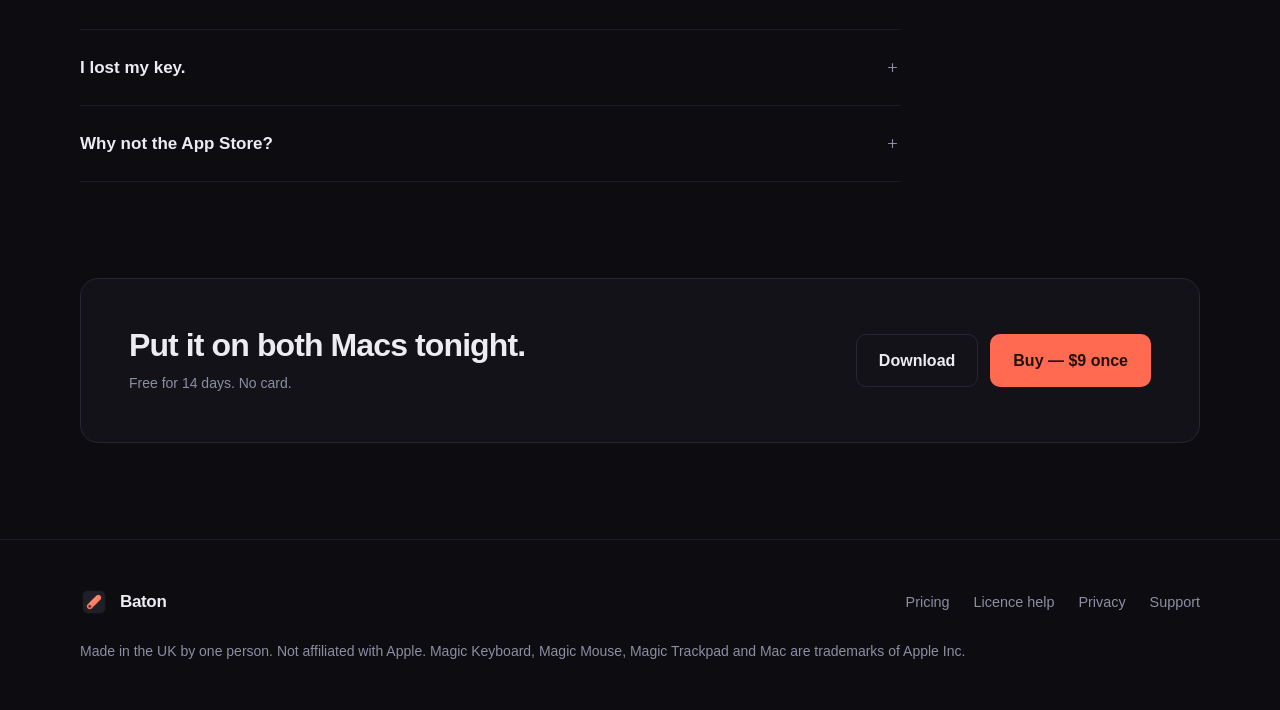
==== commit 232d265f: "content: add the one-keyboard-two-macs problem page New page at /one-keyboard-two-macs/ targeting th" ====
--- a/index.html
+++ b/index.html
@@ -11,8 +11,36 @@
 <meta property="og:title" content="Baton — move your Magic Keyboard between Macs in one click">
 <meta property="og:description" content="Hand your Magic Keyboard, Mouse and Trackpad between Macs from the menu bar. No cable, no re-pairing.">
 <meta property="og:type" content="website">
-<meta property="og:image" content="assets/icon.png">
+<meta property="og:image" content="https://batonapp.uk/assets/icon.png">
+<meta property="og:image:alt" content="The Baton app icon">
+<meta property="og:url" content="https://batonapp.uk/">
+<meta property="og:site_name" content="Baton">
 <meta name="theme-color" content="#0C0C11">
+<link rel="canonical" href="https://batonapp.uk/">
+<meta name="twitter:card" content="summary_large_image">
+<meta name="twitter:title" content="Baton — move your Magic Keyboard between Macs in one click">
+<meta name="twitter:description" content="Hand your Magic Keyboard, Mouse and Trackpad between Macs from the menu bar. No cable, no re-pairing.">
+<meta name="twitter:image" content="https://batonapp.uk/assets/icon.png">
+<script type="application/ld+json">
+{
+  "@context": "https://schema.org",
+  "@type": "SoftwareApplication",
+  "name": "Baton",
+  "applicationCategory": "UtilitiesApplication",
+  "operatingSystem": "macOS 14.0 or later",
+  "softwareVersion": "1.3.0",
+  "url": "https://batonapp.uk/",
+  "downloadUrl": "https://github.com/enalmar/baton-site/releases/latest/download/Baton.dmg",
+  "description": "Move your Magic Keyboard, Mouse and Trackpad between Macs from the menu bar. No cable, no re-pairing, no account.",
+  "offers": {
+    "@type": "Offer",
+    "price": "9",
+    "priceCurrency": "USD",
+    "availability": "https://schema.org/InStock",
+    "url": "https://batonapp.uk/#pricing"
+  }
+}
+</script>
 </head>
 <body>
 
@@ -236,6 +264,11 @@
   <div class="wrap">
     <h2>Questions</h2>
     <div class="faq" style="margin-top:var(--s6)">
+      <details>
+        <summary>Why does my keyboard only work on one Mac at a time?
+          <svg class="plus" width="15" height="15" viewBox="0 0 24 24" fill="none" stroke="currentColor" stroke-width="1.8"><path d="M12 5v14M5 12h14"/></svg></summary>
+        <p class="answer">A Magic Keyboard remembers several Macs but holds one Bluetooth link at a time, so whichever Mac has the connection owns it. <a href="one-keyboard-two-macs/">The longer version is here</a>, along with what people do about it.</p>
+      </details>
       <details>
         <summary>Which devices?
           <svg class="plus" width="15" height="15" viewBox="0 0 24 24" fill="none" stroke="currentColor" stroke-width="1.8"><path d="M12 5v14M5 12h14"/></svg></summary>
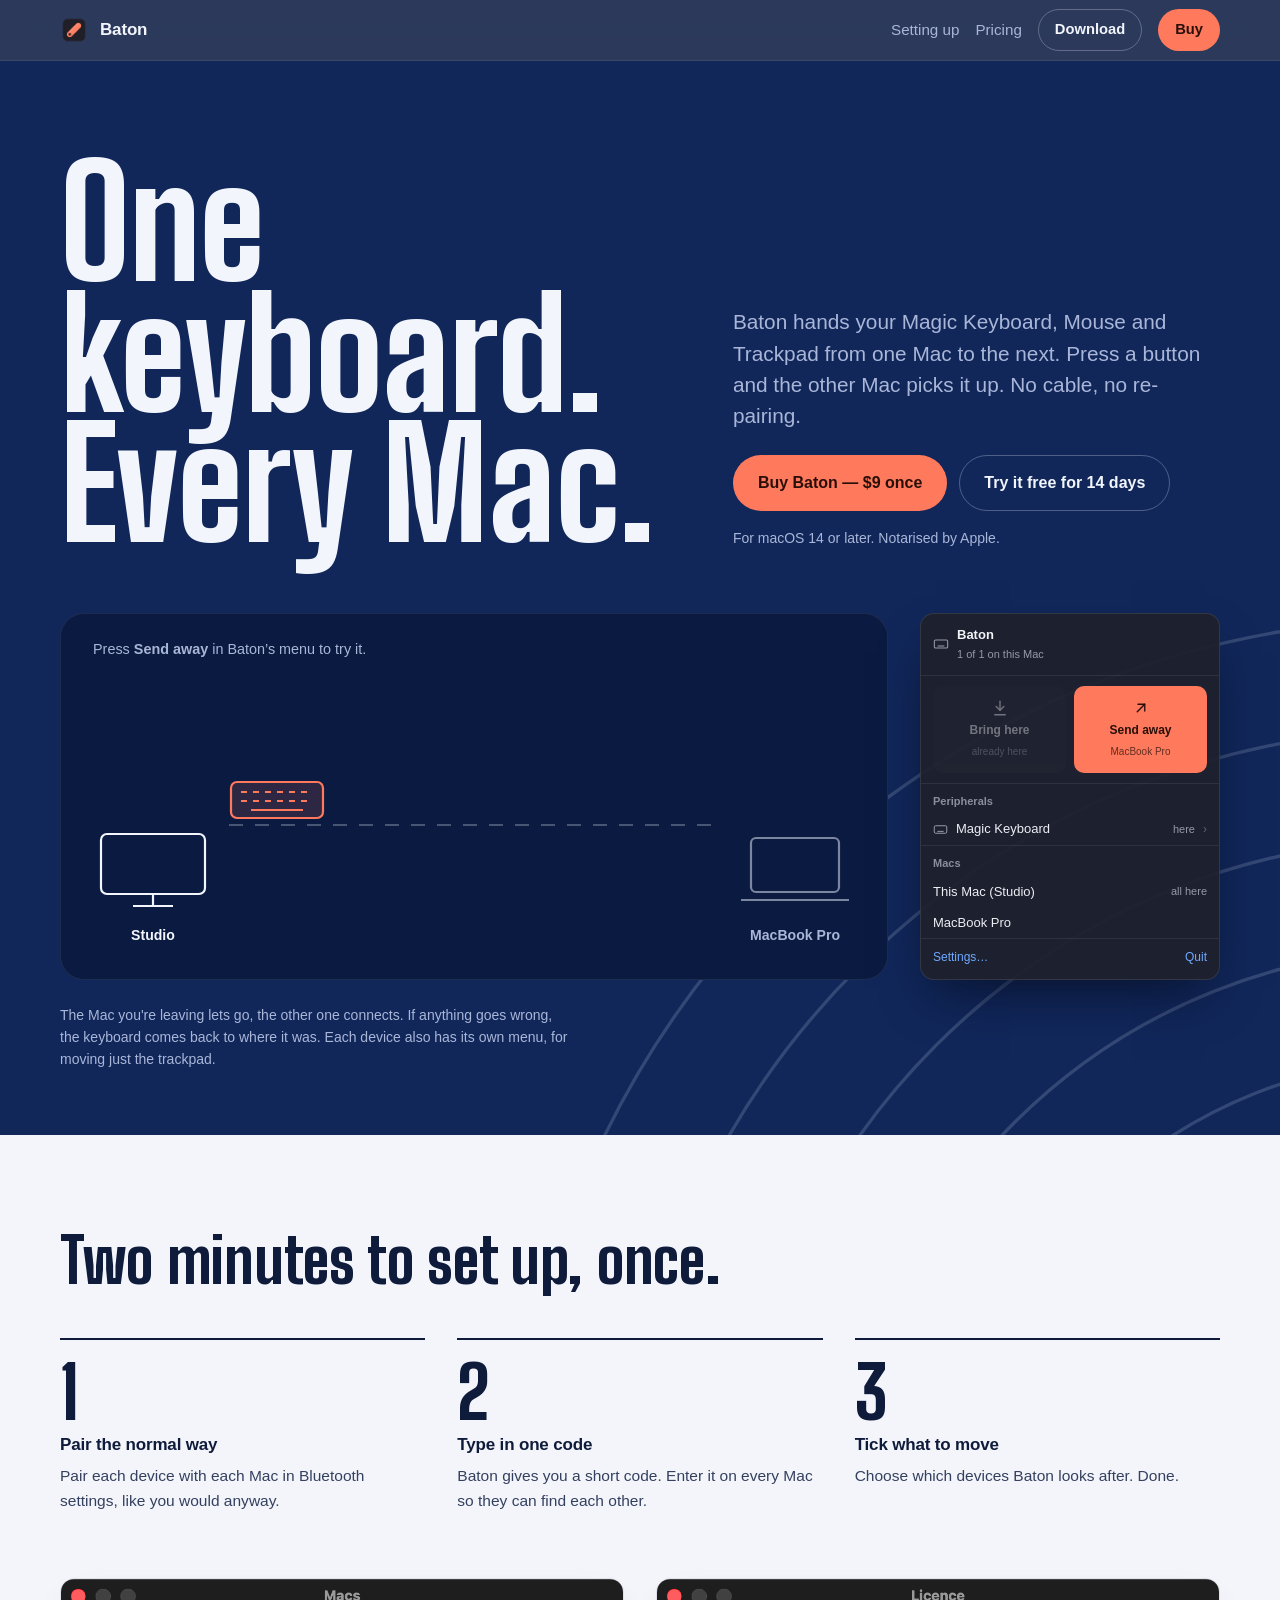
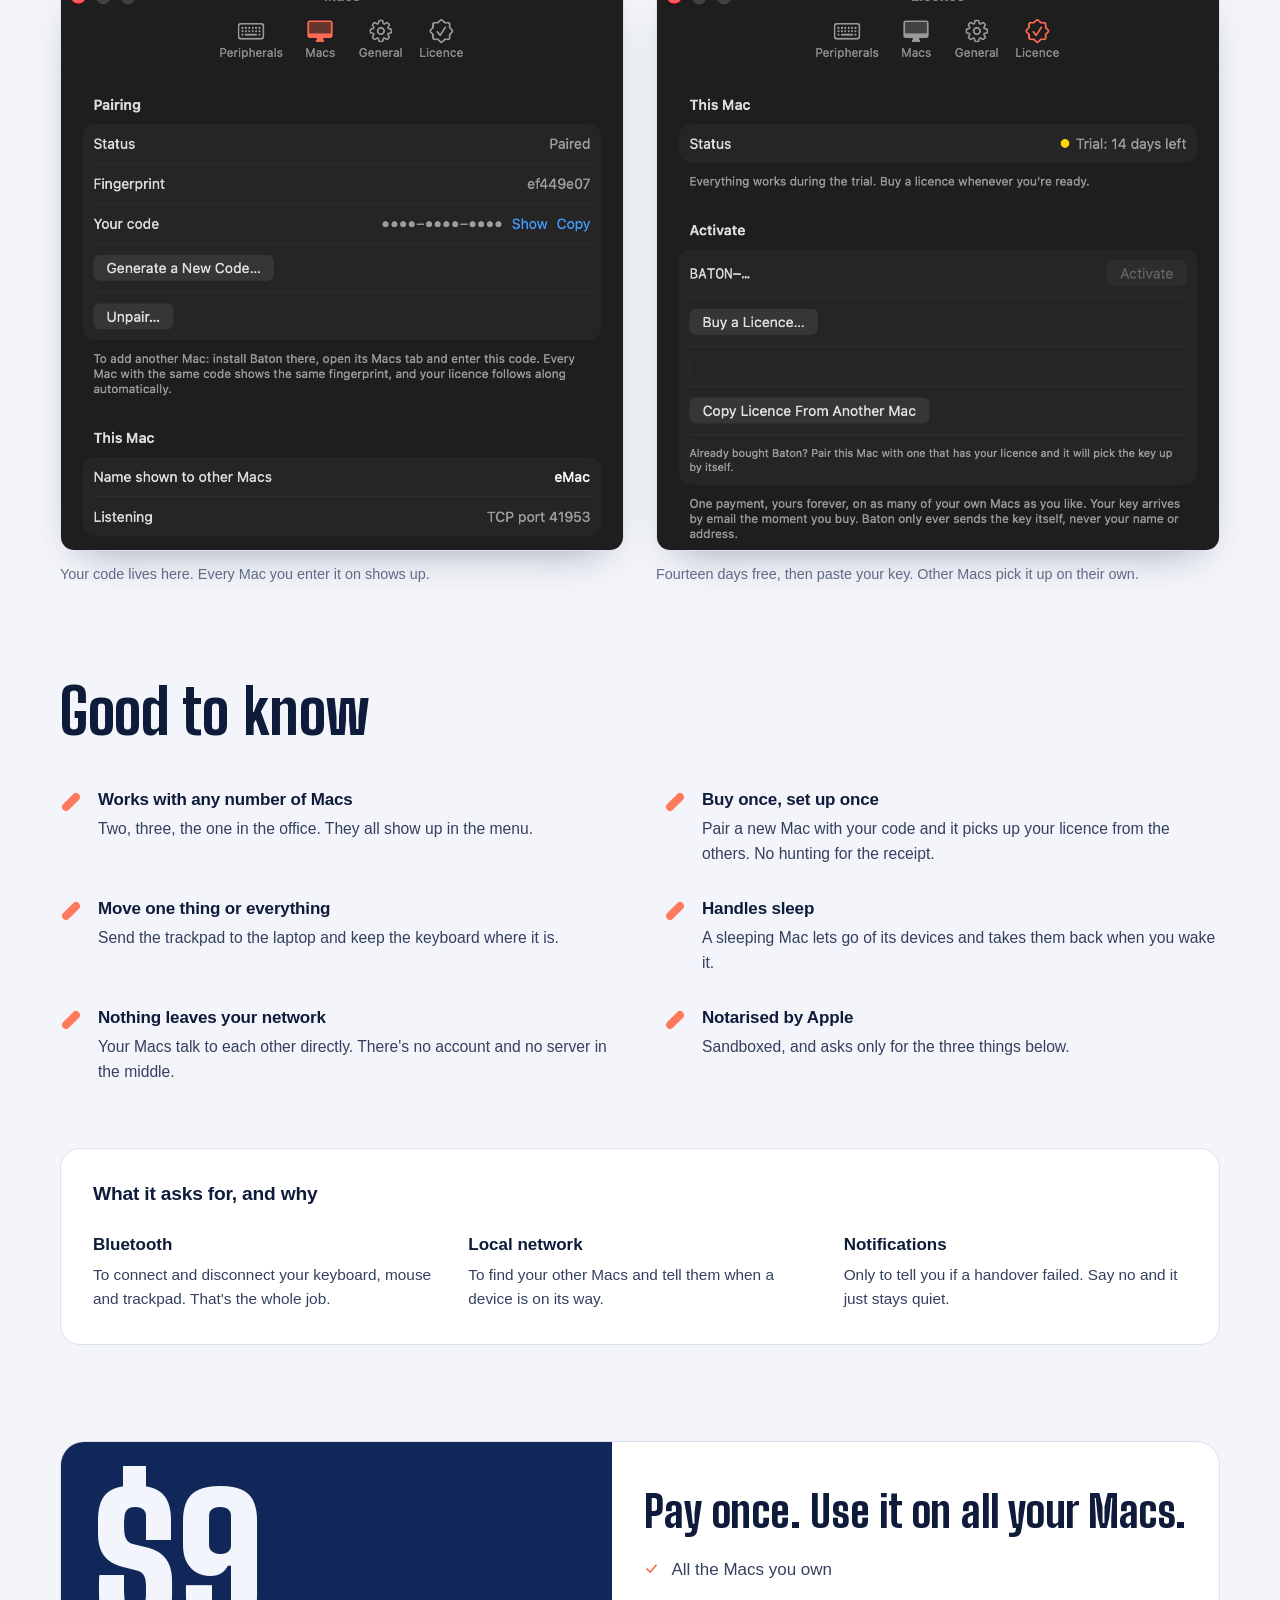
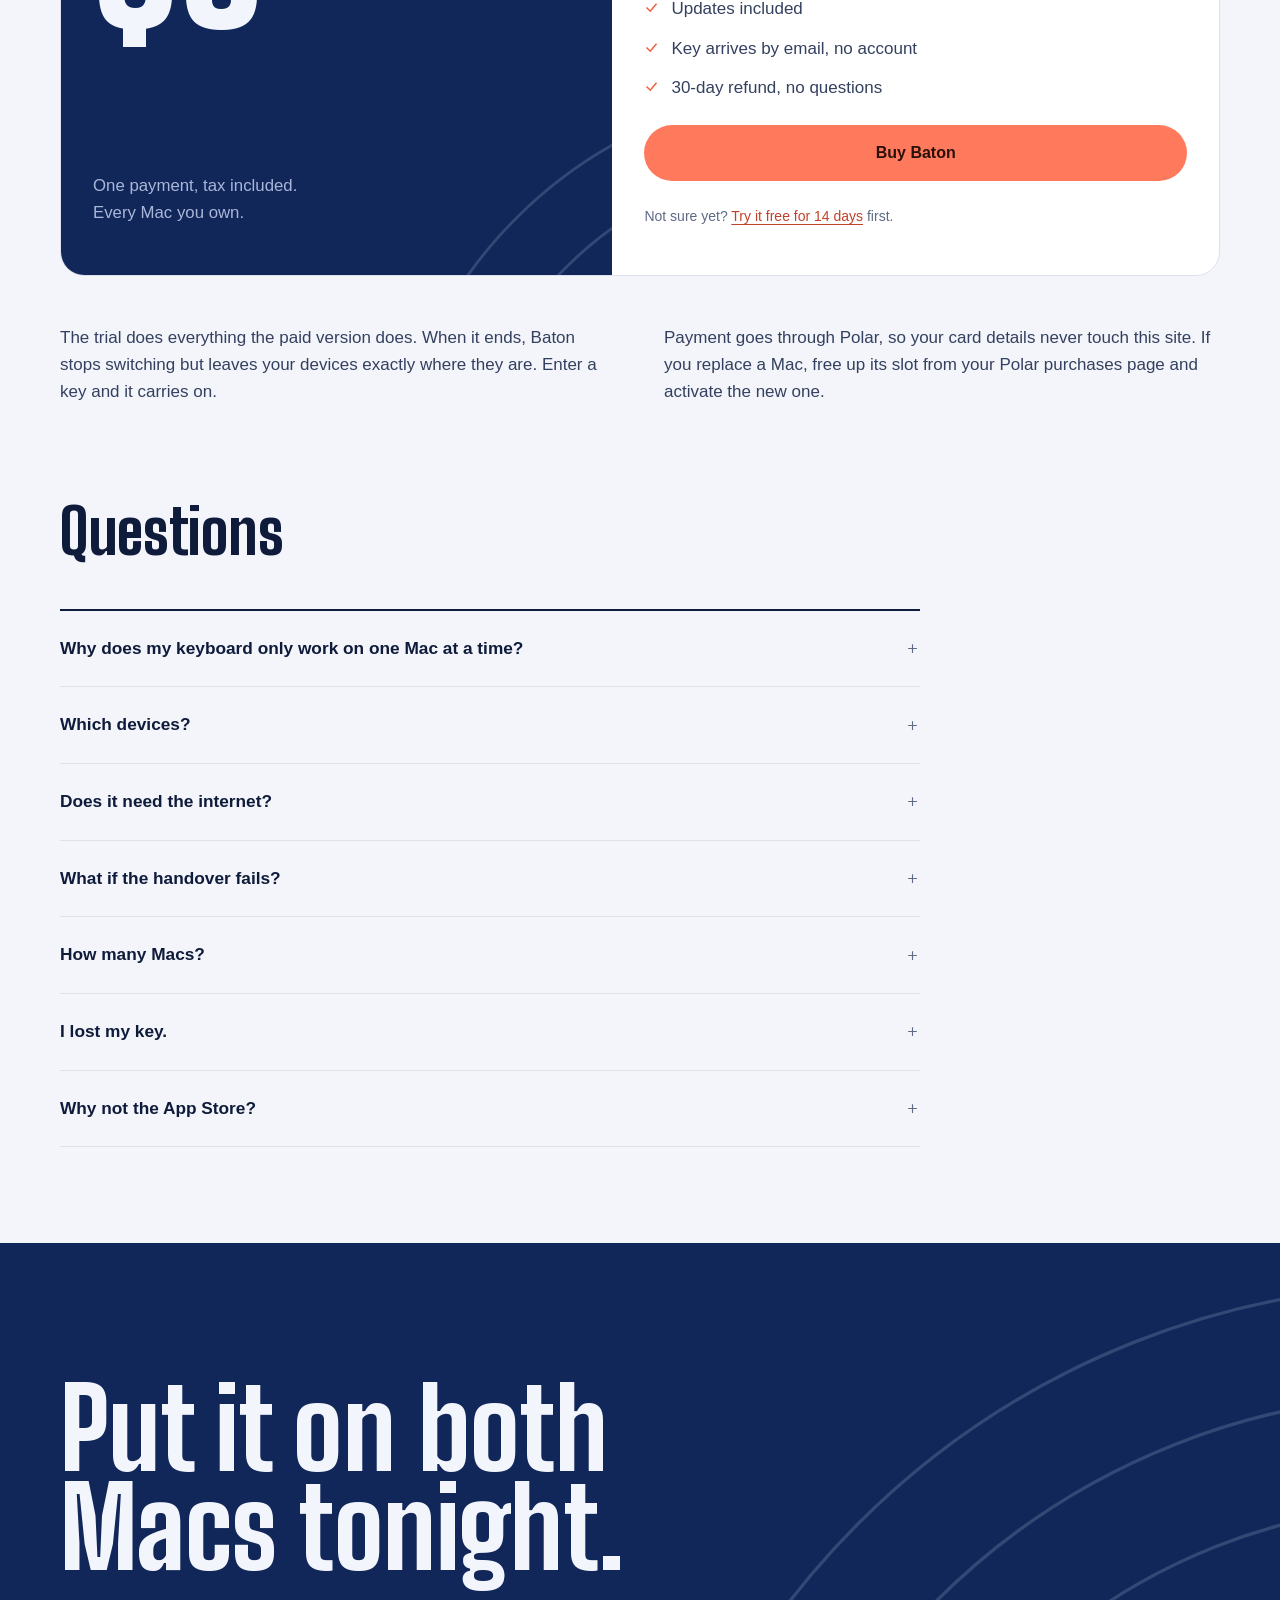
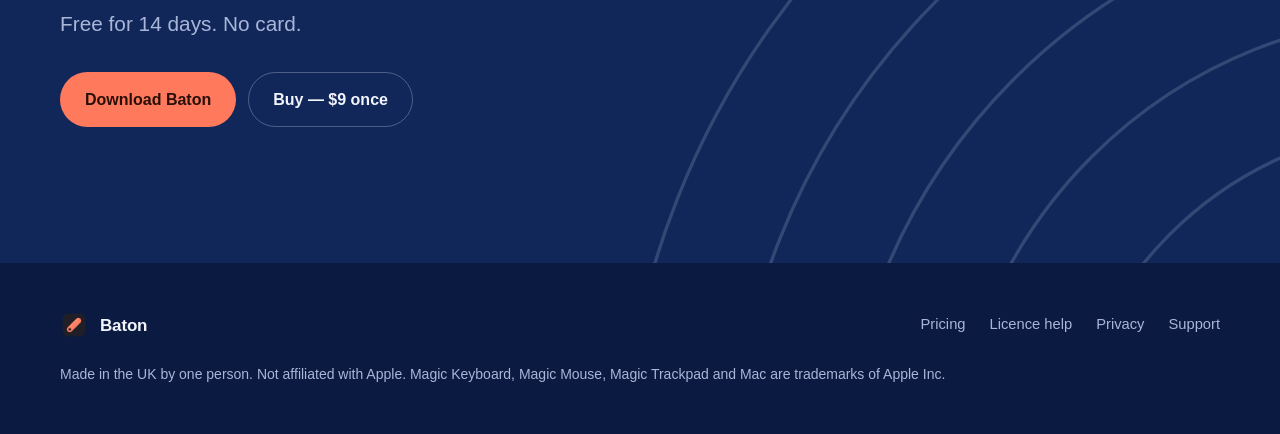
==== commit db203489: "design: the relay track — demo in the hero, stadium type, coral for the baton Baton is named after a" ====
--- a/index.html
+++ b/index.html
@@ -7,7 +7,8 @@
 <meta name="description" content="Move your Magic Keyboard, Mouse and Trackpad between Macs from the menu bar. No cable, no re-pairing. One payment, yours forever.">
 <link rel="icon" href="assets/icon-256.png" type="image/png">
 <link rel="apple-touch-icon" href="assets/icon-256.png">
-<link rel="stylesheet" href="assets/site.css">
+<link rel="preload" href="assets/fonts/big-shoulders-display.woff2" as="font" type="font/woff2" crossorigin>
+<link rel="stylesheet" href="assets/site.css?v=3">
 <meta property="og:title" content="Baton — move your Magic Keyboard between Macs in one click">
 <meta property="og:description" content="Hand your Magic Keyboard, Mouse and Trackpad between Macs from the menu bar. No cable, no re-pairing.">
 <meta property="og:type" content="website">
@@ -15,7 +16,7 @@
 <meta property="og:image:alt" content="The Baton app icon">
 <meta property="og:url" content="https://batonapp.uk/">
 <meta property="og:site_name" content="Baton">
-<meta name="theme-color" content="#0C0C11">
+<meta name="theme-color" content="#11275A">
 <link rel="canonical" href="https://batonapp.uk/">
 <meta name="twitter:card" content="summary_large_image">
 <meta name="twitter:title" content="Baton — move your Magic Keyboard between Macs in one click">
@@ -28,7 +29,7 @@
   "name": "Baton",
   "applicationCategory": "UtilitiesApplication",
   "operatingSystem": "macOS 14.0 or later",
-  "softwareVersion": "1.3.0",
+  "softwareVersion": "1.4.0",
   "url": "https://batonapp.uk/",
   "downloadUrl": "https://github.com/enalmar/baton-site/releases/latest/download/Baton.dmg",
   "description": "Move your Magic Keyboard, Mouse and Trackpad between Macs from the menu bar. No cable, no re-pairing, no account.",
@@ -51,7 +52,9 @@
       Baton
     </a>
     <nav class="nav">
-      <a class="btn btn-ghost btn-sm" href="https://github.com/enalmar/baton-site/releases/latest/download/Baton.dmg">Download — try free</a>
+      <a class="hide-sm" href="#setup">Setting up</a>
+      <a class="hide-sm" href="#pricing">Pricing</a>
+      <a class="btn btn-ghost btn-sm" href="https://github.com/enalmar/baton-site/releases/latest/download/Baton.dmg">Download</a>
       <a class="btn btn-primary btn-sm" href="#pricing">Buy</a>
     </nav>
   </div>
@@ -59,32 +62,56 @@
 
 <main>
 
-<section class="hero hero-centered">
-  <div class="wrap">
-    <h1>One keyboard.<br><span class="accent">Every Mac.</span></h1>
-    <p class="lede">
-      Baton moves your Magic Keyboard, Mouse and Trackpad from one Mac to
-      another. Two buttons. No cable, no re-pairing.
-    </p>
-    <div class="cta-row">
-      <!-- PRICE appears here and in the pricing card. Change both. -->
-      <a class="btn btn-primary" href="#pricing">Buy Baton — $9 once</a>
-      <a class="btn btn-ghost" href="https://github.com/enalmar/baton-site/releases/latest/download/Baton.dmg">Try it free for 14 days</a>
-    </div>
-  </div>
-</section>
-
-<hr class="rule">
-
-<section id="how">
-  <div class="wrap">
-    <p class="eyebrow">Try it</p>
-    <h2>How does it work?</h2>
-    <p class="body" style="margin-top:var(--s4)">
-      This is Baton's menu, as it appears in your menu bar. Press a button.
-    </p>
-
-    <div class="demo2" id="demo">
+<section class="hero on-track" id="how">
+  <svg class="lanes" viewBox="0 0 1000 1000" fill="none" stroke="currentColor" stroke-width="3" aria-hidden="true">
+    <circle cx="1000" cy="1000" r="340"/><circle cx="1000" cy="1000" r="440"/><circle cx="1000" cy="1000" r="540"/>
+    <circle cx="1000" cy="1000" r="640"/><circle cx="1000" cy="1000" r="740"/><circle cx="1000" cy="1000" r="840"/>
+  </svg>
+  <div class="wrap">
+    <div class="hero-top">
+      <h1>One keyboard. Every Mac.</h1>
+      <div>
+        <p class="lede">
+          Baton hands your Magic Keyboard, Mouse and Trackpad from one Mac to
+          the next. Press a button and the other Mac picks it up. No cable, no
+          re-pairing.
+        </p>
+        <div class="cta-row">
+          <!-- PRICE appears here, in the pricing card and in the closer. Change all three. -->
+          <a class="btn btn-primary" href="#pricing">Buy Baton — $9 once</a>
+          <a class="btn btn-ghost" href="https://github.com/enalmar/baton-site/releases/latest/download/Baton.dmg">Try it free for 14 days</a>
+        </div>
+        <p class="small hero-note">For macOS 14 or later. Notarised by Apple.</p>
+      </div>
+    </div>
+
+    <div class="stage" id="demo">
+      <!-- The desk: two Macs and the keyboard that moves between them. -->
+      <div class="desk" id="desk" aria-live="polite">
+        <p class="desk-hint" id="deskHint">Press <strong>Send away</strong> in Baton's menu to try it.</p>
+        <div class="mac2" id="deskA">
+          <svg viewBox="0 0 120 84" width="120" height="84" fill="none" stroke="currentColor" stroke-width="2.2">
+            <rect x="8" y="6" width="104" height="60" rx="6"/><path d="M40 78h40"/><path d="M60 66v12"/>
+          </svg>
+          <div class="mac2-name">Studio</div>
+        </div>
+        <div class="lane">
+          <div class="lane-line"></div>
+          <div class="kbd" id="kbd">
+            <svg viewBox="0 0 96 40" width="96" height="40" fill="none" stroke="currentColor" stroke-width="2.2">
+              <rect x="2" y="2" width="92" height="36" rx="6"/>
+              <path d="M12 12h6M24 12h6M36 12h6M48 12h6M60 12h6M72 12h6M12 21h6M24 21h6M36 21h6M48 21h6M60 21h6M72 21h6M22 30h52"/>
+            </svg>
+          </div>
+        </div>
+        <div class="mac2" id="deskB">
+          <svg viewBox="0 0 120 84" width="120" height="84" fill="none" stroke="currentColor" stroke-width="2.2">
+            <rect x="16" y="10" width="88" height="54" rx="5"/><path d="M6 72h108"/>
+          </svg>
+          <div class="mac2-name">MacBook Pro</div>
+        </div>
+      </div>
+
       <!-- The panel, matching the real one control for control. -->
       <div class="panel" role="group" aria-label="Baton menu bar panel">
         <div class="p-head">
@@ -122,47 +149,23 @@
         <div class="p-sep"></div>
         <div class="p-foot"><span>Settings…</span><span>Quit</span></div>
       </div>
-
-      <!-- The desk: two Macs and the keyboard that moves between them. -->
-      <div class="desk" id="desk" aria-live="polite">
-        <div class="mac2" id="deskA">
-          <svg viewBox="0 0 120 84" width="120" height="84" fill="none" stroke="currentColor" stroke-width="2">
-            <rect x="8" y="6" width="104" height="60" rx="6"/><path d="M40 78h40"/><path d="M60 66v12"/>
-          </svg>
-          <div class="mac2-name">Studio</div>
-        </div>
-        <div class="lane">
-          <div class="lane-line"></div>
-          <div class="kbd" id="kbd">
-            <svg viewBox="0 0 96 40" width="96" height="40" fill="none" stroke="currentColor" stroke-width="2">
-              <rect x="2" y="2" width="92" height="36" rx="6"/>
-              <path d="M12 12h6M24 12h6M36 12h6M48 12h6M60 12h6M72 12h6M12 21h6M24 21h6M36 21h6M48 21h6M60 21h6M72 21h6M22 30h52"/>
-            </svg>
-          </div>
-        </div>
-        <div class="mac2" id="deskB">
-          <svg viewBox="0 0 120 84" width="120" height="84" fill="none" stroke="currentColor" stroke-width="2">
-            <rect x="16" y="10" width="88" height="54" rx="5"/><path d="M6 72h108"/>
-          </svg>
-          <div class="mac2-name">MacBook Pro</div>
-        </div>
-      </div>
-    </div>
-
-    <p class="small" style="margin-top:var(--s5); max-width:var(--measure)">
-      The Mac you're leaving lets go, the other one connects. If anything goes wrong, the keyboard comes back to where it was. Each device also has its own menu, for moving just the trackpad.
+    </div>
+
+    <p class="small stage-caption">
+      The Mac you're leaving lets go, the other one connects. If anything goes
+      wrong, the keyboard comes back to where it was. Each device also has its
+      own menu, for moving just the trackpad.
     </p>
   </div>
 </section>
 
-<hr class="rule">
-
 <section id="setup">
   <div class="wrap">
-    <h2>Setting up</h2>
-    <p class="body" style="margin-top:var(--s4)">Two minutes, once.</p>
-
-    <div class="steps" style="margin-top:var(--s7)">
+    <div class="section-head">
+      <h2>Two minutes to set up, once.</h2>
+    </div>
+
+    <div class="steps">
       <div class="step">
         <h3>Pair the normal way</h3>
         <p>Pair each device with each Mac in Bluetooth settings, like you would anyway.</p>
@@ -190,80 +193,73 @@
   </div>
 </section>
 
-<hr class="rule">
-
-<section id="features">
-  <div class="wrap">
-    <h2>Good to know</h2>
-    <ul class="plain-list">
-      <li><strong>Works with any number of Macs.</strong> Two, three, the one in the office. They all show up in the menu.</li>
-      <li><strong>Buy once, set up once.</strong> Pair a new Mac with your code and it picks up your licence from the others. No hunting for the receipt.</li>
-      <li><strong>Move one thing or everything.</strong> Send the trackpad to the laptop and keep the keyboard where it is.</li>
-      <li><strong>Handles sleep.</strong> A sleeping Mac lets go of its devices and takes them back when it wakes.</li>
-      <li><strong>Nothing leaves your network.</strong> Your Macs talk to each other directly. There's no account and no server in the middle.</li>
-      <li><strong>Notarised by Apple.</strong> Sandboxed, and asks only for what's below.</li>
-    </ul>
-
-    <h3 style="margin-top:var(--s7)">What it asks for, and why</h3>
-    <ul class="plain-list" style="margin-top:var(--s4)">
-      <li><strong>Bluetooth.</strong> To connect and disconnect your keyboard, mouse and trackpad. That's the whole job.</li>
-      <li><strong>Local network.</strong> To find your other Macs and tell them when a device is on its way.</li>
-      <li><strong>Notifications.</strong> Only to tell you if a handover failed. Say no and it just stays quiet.</li>
-    </ul>
-  </div>
-</section>
-
-<hr class="rule">
-
-<section id="pricing">
-  <div class="wrap">
-    <p class="eyebrow">Pricing</p>
-    <h2 style="margin-top:var(--s3)">Pay once. Use it on all your Macs.</h2>
-
-    <div class="grid grid-2" style="margin-top:var(--s7); align-items:start; gap:var(--s8)">
-    <div class="price-card">
-      <p class="eyebrow">Baton</p>
+<section id="features" style="padding-top:0">
+  <div class="wrap">
+    <div class="section-head">
+      <h2>Good to know</h2>
+    </div>
+    <div class="facts">
+      <div class="fact"><div><h3>Works with any number of Macs</h3><p>Two, three, the one in the office. They all show up in the menu.</p></div></div>
+      <div class="fact"><div><h3>Buy once, set up once</h3><p>Pair a new Mac with your code and it picks up your licence from the others. No hunting for the receipt.</p></div></div>
+      <div class="fact"><div><h3>Move one thing or everything</h3><p>Send the trackpad to the laptop and keep the keyboard where it is.</p></div></div>
+      <div class="fact"><div><h3>Handles sleep</h3><p>A sleeping Mac lets go of its devices and takes them back when you wake it.</p></div></div>
+      <div class="fact"><div><h3>Nothing leaves your network</h3><p>Your Macs talk to each other directly. There's no account and no server in the middle.</p></div></div>
+      <div class="fact"><div><h3>Notarised by Apple</h3><p>Sandboxed, and asks only for the three things below.</p></div></div>
+    </div>
+
+    <div class="asks">
+      <h3>What it asks for, and why</h3>
+      <dl>
+        <div><dt>Bluetooth</dt><dd>To connect and disconnect your keyboard, mouse and trackpad. That's the whole job.</dd></div>
+        <div><dt>Local network</dt><dd>To find your other Macs and tell them when a device is on its way.</dd></div>
+        <div><dt>Notifications</dt><dd>Only to tell you if a handover failed. Say no and it just stays quiet.</dd></div>
+      </dl>
+    </div>
+  </div>
+</section>
+
+<section id="pricing" style="padding-top:0">
+  <div class="wrap">
+    <div class="price">
       <div class="price-tag">
-        <!-- PRICE also appears in the hero button. Change both. -->
+        <svg class="lanes" viewBox="0 0 1000 1000" fill="none" stroke="currentColor" stroke-width="4" aria-hidden="true">
+          <circle cx="1000" cy="1000" r="340"/><circle cx="1000" cy="1000" r="440"/><circle cx="1000" cy="1000" r="540"/><circle cx="1000" cy="1000" r="640"/>
+        </svg>
+        <!-- PRICE also appears in the hero button and the closer. Change all three. -->
         <span class="amount">$9</span>
-        <span class="per">one payment</span>
-      </div>
-      <p class="small">Tax included.</p>
-      <ul class="ticks">
-        <li><svg width="15" height="15" viewBox="0 0 24 24" fill="none" stroke="currentColor" stroke-width="2.2"><path d="m4 12 6 6L20 6"/></svg> All the Macs you own</li>
-        <li><svg width="15" height="15" viewBox="0 0 24 24" fill="none" stroke="currentColor" stroke-width="2.2"><path d="m4 12 6 6L20 6"/></svg> Updates included</li>
-        <li><svg width="15" height="15" viewBox="0 0 24 24" fill="none" stroke="currentColor" stroke-width="2.2"><path d="m4 12 6 6L20 6"/></svg> Key arrives by email, no account</li>
-        <li><svg width="15" height="15" viewBox="0 0 24 24" fill="none" stroke="currentColor" stroke-width="2.2"><path d="m4 12 6 6L20 6"/></svg> 30-day refund, no questions</li>
-      </ul>
-      <a class="btn btn-primary" id="buyBtn" href="#" style="width:100%">Buy Baton</a>
-      <p class="small" id="buyNote" hidden style="margin-top:var(--s3); color:var(--coral-hi)"></p>
-      <p class="small" style="margin-top:var(--s4)">
-        Not sure yet? <a href="https://github.com/enalmar/baton-site/releases/latest/download/Baton.dmg" style="color:var(--soft)">Try it free for 14 days</a> first.
-      </p>
-    </div>
-
-    <div>
-      <p class="body" style="font-size:.98rem">
-        The trial does everything the paid version does. When it ends, Baton
+        <span class="per">One payment, tax included.<br>Every Mac you own.</span>
+      </div>
+      <div class="price-body">
+        <h2>Pay once. Use it on all your Macs.</h2>
+        <ul class="ticks">
+          <li><svg width="15" height="15" viewBox="0 0 24 24" fill="none" stroke="currentColor" stroke-width="2.4"><path d="m4 12 6 6L20 6"/></svg> All the Macs you own</li>
+          <li><svg width="15" height="15" viewBox="0 0 24 24" fill="none" stroke="currentColor" stroke-width="2.4"><path d="m4 12 6 6L20 6"/></svg> Updates included</li>
+          <li><svg width="15" height="15" viewBox="0 0 24 24" fill="none" stroke="currentColor" stroke-width="2.4"><path d="m4 12 6 6L20 6"/></svg> Key arrives by email, no account</li>
+          <li><svg width="15" height="15" viewBox="0 0 24 24" fill="none" stroke="currentColor" stroke-width="2.4"><path d="m4 12 6 6L20 6"/></svg> 30-day refund, no questions</li>
+        </ul>
+        <a class="btn btn-primary" id="buyBtn" href="#">Buy Baton</a>
+        <p class="small" id="buyNote" hidden></p>
+        <p class="small">Not sure yet? <a href="https://github.com/enalmar/baton-site/releases/latest/download/Baton.dmg">Try it free for 14 days</a> first.</p>
+      </div>
+    </div>
+
+    <div class="price-more">
+      <p>The trial does everything the paid version does. When it ends, Baton
         stops switching but leaves your devices exactly where they are. Enter
-        a key and it carries on.
-      </p>
-      <p class="body" style="margin-top:var(--s4); font-size:.98rem">
-        Payment goes through Polar, so your card details never touch this
+        a key and it carries on.</p>
+      <p>Payment goes through Polar, so your card details never touch this
         site. If you replace a Mac, free up its slot from your Polar
-        purchases page and activate the new one.
-      </p>
-    </div>
-    </div>
-  </div>
-</section>
-
-<hr class="rule">
-
-<section>
-  <div class="wrap">
-    <h2>Questions</h2>
-    <div class="faq" style="margin-top:var(--s6)">
+        purchases page and activate the new one.</p>
+    </div>
+  </div>
+</section>
+
+<section style="padding-top:0">
+  <div class="wrap">
+    <div class="section-head">
+      <h2>Questions</h2>
+    </div>
+    <div class="faq">
       <details>
         <summary>Why does my keyboard only work on one Mac at a time?
           <svg class="plus" width="15" height="15" viewBox="0 0 24 24" fill="none" stroke="currentColor" stroke-width="1.8"><path d="M12 5v14M5 12h14"/></svg></summary>
@@ -303,17 +299,17 @@
   </div>
 </section>
 
-<section style="padding-top:0">
-  <div class="wrap">
-    <div class="closer">
-      <div>
-        <h2>Put it on both Macs tonight.</h2>
-        <p class="small" style="margin-top:var(--s2)">Free for 14 days. No card.</p>
-      </div>
-      <div class="closer-cta">
-        <a class="btn btn-ghost" href="https://github.com/enalmar/baton-site/releases/latest/download/Baton.dmg">Download</a>
-        <a class="btn btn-primary" href="#pricing">Buy — $9 once</a>
-      </div>
+<section class="closer on-track">
+  <svg class="lanes" viewBox="0 0 1000 1000" fill="none" stroke="currentColor" stroke-width="3" aria-hidden="true">
+    <circle cx="1000" cy="1000" r="340"/><circle cx="1000" cy="1000" r="440"/><circle cx="1000" cy="1000" r="540"/>
+    <circle cx="1000" cy="1000" r="640"/><circle cx="1000" cy="1000" r="740"/>
+  </svg>
+  <div class="wrap">
+    <h2>Put it on both Macs tonight.</h2>
+    <p class="lede">Free for 14 days. No card.</p>
+    <div class="cta-row">
+      <a class="btn btn-primary" href="https://github.com/enalmar/baton-site/releases/latest/download/Baton.dmg">Download Baton</a>
+      <a class="btn btn-ghost" href="#pricing">Buy — $9 once</a>
     </div>
   </div>
 </section>
@@ -374,7 +370,7 @@
   var btnBring = document.getElementById('btnBring'), btnSend = document.getElementById('btnSend');
   if (!kbd || !btnBring) return;
   var lane = desk.querySelector('.lane');
-  function measure() { lane.style.setProperty('--lane', Math.max(0, lane.clientWidth - 96) + 'px'); }
+  function measure() { lane.style.setProperty('--lane', Math.max(0, lane.clientWidth - kbd.offsetWidth) + 'px'); }
   measure();
   window.addEventListener('resize', measure);
   if (window.ResizeObserver) { new ResizeObserver(measure).observe(lane); }
@@ -386,6 +382,9 @@
     document.getElementById('pState').textContent = here ? 'here' : 'away';
     document.getElementById('macA').textContent = here ? 'all here' : '';
     document.getElementById('macB').textContent = here ? '' : 'has the keyboard';
+    document.getElementById('deskHint').innerHTML = here
+      ? 'Press <strong>Send away</strong> in Baton\u2019s menu to try it.'
+      : 'Now press <strong>Bring here</strong> to take it back.';
     btnBring.disabled = here || busy;
     btnSend.disabled = !here || busy;
     kbd.classList.toggle('at-b', !here);
--- a/assets/site.css
+++ b/assets/site.css
@@ -1,391 +1,363 @@
-/* Baton — one stylesheet, one type scale, one spacing scale.
-   Neutrals are a single cool-gray ramp; the coral is the app icon's,
-   lifted for contrast on dark. No gradients, no glows. */
+/* Baton — the relay track.
+   The app is named after a relay baton, so the page is a running track:
+   deep track blue with painted lane lines where the handover happens, and
+   the coral of the app icon reserved for the baton itself (the keyboard on
+   its way, the button that starts it). Everything between the two track
+   bands is quiet chalk-white (or deep night blue in dark mode).
+   One display face (Big Shoulders, stadium signage), the Mac's own system
+   face for reading. One 4px spacing scale. */
+
+@font-face {
+  font-family: "Big Shoulders Display";
+  src: url("fonts/big-shoulders-display.woff2") format("woff2");
+  font-weight: 500 900;
+  font-display: swap;
+}
 
 :root {
-  color-scheme: dark;
-
-  /* Neutral ramp */
-  --ink-900: #08080B;
-  --ink-850: #0C0C11;
-  --ink-800: #121218;
-  --ink-750: #17171F;
-  --ink-700: #1E1E28;
-  --line:    #262633;
-  --line-soft: #1C1C25;
-  --mute:    #8E8EA3;
-  --soft:    #B6B6C6;
-  --text:    #ECECF2;
-
-  /* Brand — the coral of the app icon */
-  --coral:      #FF6A51;
-  --coral-hi:   #FF8A75;
-  --coral-press:#F0553B;
-  --coral-ink:  #22100C;
-
-  /* Space scale, 4px base */
+  /* Track: always dark, whatever the reader's appearance. */
+  --track:      #11275A;
+  --track-deep: #0B1A40;
+  --track-up:   #1A3573;
+  --lane:       rgba(236, 241, 255, .16);
+  --lane-hi:    rgba(236, 241, 255, .55);
+  --on-track:   #F2F5FC;
+  --on-track-mute: #A9B6D8;
+
+  /* The baton */
+  --coral:      #FF7A5C;
+  --coral-hi:   #FF967D;
+  --coral-press:#F0603F;
+  --coral-ink:  #2A0F08;
+
+  /* Between the bands (light appearance) */
+  --bg:      #F3F5FA;
+  --surface: #FFFFFF;
+  --fg:      #0F1B3A;
+  --fg-soft: #34405F;
+  --fg-mute: #5F6A86;
+  --border:  #DCE1EC;
+  --link:    #C2412A;
+
   --s1: 4px;  --s2: 8px;  --s3: 12px; --s4: 16px; --s5: 24px;
-  --s6: 32px; --s7: 48px; --s8: 64px; --s9: 96px; --s10: 140px;
-
-  --radius: 12px;
-  --radius-lg: 18px;
-  --measure: 68ch;
-
-  --shadow-float: 0 1px 2px rgba(0,0,0,.4), 0 12px 32px -8px rgba(0,0,0,.55);
-
-  --font: ui-sans-serif, -apple-system, BlinkMacSystemFont, "SF Pro Text",
-          "Inter", "Helvetica Neue", Arial, sans-serif;
-  --mono: ui-monospace, "SF Mono", "JetBrains Mono", Menlo, monospace;
+  --s6: 32px; --s7: 48px; --s8: 64px; --s9: 96px; --s10: 136px;
+
+  --measure: 66ch;
+  --display: "Big Shoulders Display", "Arial Narrow", sans-serif;
+  --font: -apple-system, BlinkMacSystemFont, "SF Pro Text", "Helvetica Neue", Arial, sans-serif;
+  --mono: ui-monospace, "SF Mono", Menlo, monospace;
+}
+
+@media (prefers-color-scheme: dark) {
+  :root {
+    --bg:      #08112A;
+    --surface: #0F1C3E;
+    --fg:      #EEF2FB;
+    --fg-soft: #C3CCE2;
+    --fg-mute: #8E9BBD;
+    --border:  #1F2E55;
+    --link:    #FF967D;
+  }
 }
 
 * { box-sizing: border-box; }
-
 html { -webkit-text-size-adjust: 100%; scroll-behavior: smooth; }
 @media (prefers-reduced-motion: reduce) { html { scroll-behavior: auto; } }
 
 body {
   margin: 0;
-  background: var(--ink-850);
-  color: var(--text);
+  background: var(--bg);
+  color: var(--fg);
   font-family: var(--font);
   font-size: 17px;
   line-height: 1.6;
   -webkit-font-smoothing: antialiased;
 }
 
-/* ---------- Type scale: 5 sizes ---------- */
-h1, h2, h3 { margin: 0; font-weight: 640; letter-spacing: -0.02em; }
-h1 { font-size: clamp(2.6rem, 7vw, 4.6rem); line-height: 1.04; letter-spacing: -0.035em; }
-h2 { font-size: clamp(1.7rem, 3.4vw, 2.5rem); line-height: 1.14; letter-spacing: -0.028em; }
-h3 { font-size: 1.0625rem; line-height: 1.35; letter-spacing: -0.01em; }
+/* ---------- Type ---------- */
+h1, h2 { margin: 0; font-family: var(--display); font-weight: 800; letter-spacing: -0.005em; text-wrap: balance; }
+h1 { font-size: clamp(4rem, 12vw, 9.5rem); line-height: .86; }
+h2 { font-size: clamp(2.4rem, 5.4vw, 3.9rem); line-height: .95; }
+h3 { margin: 0; font-size: 1.0625rem; line-height: 1.35; font-weight: 640; letter-spacing: -0.01em; }
 p  { margin: 0; }
-
-a { color: inherit; }
-
-.lede   { font-size: clamp(1.05rem, 1.9vw, 1.3rem); color: var(--soft); max-width: 54ch; line-height: 1.55; }
-.body   { color: var(--soft); max-width: var(--measure); }
-.small  { font-size: .875rem; color: var(--mute); }
-.eyebrow {
-  font-size: .78rem; font-weight: 600; letter-spacing: .12em;
-  text-transform: uppercase; color: var(--mute);
-}
+a  { color: inherit; }
+
+.lede  { font-size: clamp(1.08rem, 1.8vw, 1.3rem); line-height: 1.5; color: var(--fg-soft); max-width: 46ch; }
+.body  { color: var(--fg-soft); max-width: var(--measure); }
+.small { font-size: .875rem; color: var(--fg-mute); }
+.prose a, .body a, .answer a, .small a { color: var(--link); text-underline-offset: 3px; }
 
 /* ---------- Layout ---------- */
-.wrap { width: min(1120px, calc(100% - var(--s6))); margin-inline: auto; }
+.wrap { width: min(1160px, calc(100% - 32px)); margin-inline: auto; }
 section { padding-block: var(--s9); }
-.rule { border: 0; border-top: 1px solid var(--line-soft); margin: 0; }
-
-/* ---------- Header ---------- */
+.section-head { display: grid; gap: var(--s4); margin-bottom: var(--s7); }
+
+/* ---------- Header: a slim menu bar over the track ---------- */
 .site-header {
   position: sticky; top: 0; z-index: 50;
   isolation: isolate;
-  background: rgba(12,12,17,.82);
-  backdrop-filter: saturate(150%) blur(14px);
-  border-bottom: 1px solid var(--line-soft);
-}
-.site-header .wrap {
-  display: flex; align-items: center; gap: var(--s5);
-  height: 62px;
-}
-.brand { display: flex; align-items: center; gap: var(--s3); font-weight: 620; letter-spacing: -.02em; text-decoration: none; }
+  background: rgba(11, 26, 64, .86);
+  backdrop-filter: saturate(160%) blur(14px);
+  -webkit-backdrop-filter: saturate(160%) blur(14px);
+  color: var(--on-track);
+  border-bottom: 1px solid rgba(236, 241, 255, .08);
+}
+.site-header .wrap { display: flex; align-items: center; gap: var(--s5); height: 60px; }
+.brand { display: flex; align-items: center; gap: var(--s3); font-weight: 650; letter-spacing: -.01em; text-decoration: none; }
 .brand img { width: 28px; height: 28px; border-radius: 7px; display: block; }
-.nav { margin-left: auto; display: flex; align-items: center; gap: var(--s5); }
-.nav a { color: var(--soft); text-decoration: none; font-size: .95rem; transition: color 140ms ease; }
-.nav a:hover { color: var(--text); }
+.nav { margin-left: auto; display: flex; align-items: center; gap: var(--s4); }
+.nav > a:not(.btn) { color: var(--on-track-mute); text-decoration: none; font-size: .95rem; transition: color 140ms ease; }
+.nav > a:not(.btn):hover { color: var(--on-track); }
 .nav a:focus-visible, .brand:focus-visible { outline: 2px solid var(--coral); outline-offset: 4px; border-radius: 4px; }
-@media (max-width: 720px) { .nav .hide-sm { display: none; } }
+@media (max-width: 560px) { .nav .hide-sm { display: none; } }
 
 /* ---------- Buttons ---------- */
 .btn {
   display: inline-flex; align-items: center; justify-content: center; gap: var(--s2);
-  padding: 13px 22px; border-radius: 10px;
-  font-size: 1rem; font-weight: 580; text-decoration: none;
+  padding: 14px 24px; border-radius: 999px;
+  font: inherit; font-size: 1rem; font-weight: 620; text-decoration: none;
   border: 1px solid transparent; cursor: pointer;
-  transition: background-color 140ms ease, border-color 140ms ease, transform 140ms ease, color 140ms ease;
-}
+  transition: background-color 140ms ease, border-color 140ms ease, color 140ms ease, transform 140ms ease;
+}
+.btn:active { transform: translateY(1px); }
+.btn:focus-visible { outline: 2px solid var(--coral); outline-offset: 3px; }
 .btn-primary { background: var(--coral); color: var(--coral-ink); }
 .btn-primary:hover { background: var(--coral-hi); }
-.btn-primary:active { transform: translateY(1px); }
-.btn-ghost { background: transparent; color: var(--text); border-color: var(--line); }
-.btn-ghost:hover { border-color: #3A3A4A; background: var(--ink-750); }
-.btn-ghost:active { transform: translateY(1px); }
-.btn:focus-visible { outline: 2px solid var(--coral); outline-offset: 3px; }
-.btn-sm { padding: 9px 16px; font-size: .92rem; border-radius: 9px; }
+.btn-ghost { background: transparent; color: currentColor; border-color: var(--border); }
+.btn-ghost:hover { border-color: var(--fg-mute); }
+.btn-sm { padding: 8px 16px; font-size: .92rem; }
+/* On the track, outlines are lane-white. */
+.site-header .btn-ghost, .on-track .btn-ghost { color: var(--on-track); border-color: rgba(236, 241, 255, .28); }
+.site-header .btn-ghost:hover, .on-track .btn-ghost:hover { border-color: var(--lane-hi); background: rgba(236, 241, 255, .06); }
+
+/* ---------- The track bands (hero and closer) ---------- */
+.on-track {
+  position: relative; isolation: isolate; overflow: hidden;
+  background: var(--track);
+  color: var(--on-track);
+}
+.on-track .lede, .on-track .small { color: var(--on-track-mute); }
+/* The bend of a track: concentric lane lines in the corner. */
+.lanes {
+  position: absolute; z-index: -1; pointer-events: none;
+  right: -12%; bottom: -38%;
+  width: min(1100px, 120vw); height: auto;
+  color: var(--lane);
+}
 
 /* ---------- Hero ---------- */
 .hero { padding-block: var(--s9) var(--s8); }
-.hero-grid { display: grid; gap: var(--s8); grid-template-columns: 1fr; align-items: center; }
-@media (min-width: 940px) { .hero-grid { grid-template-columns: 1.02fr .98fr; gap: var(--s7); } }
-.hero h1 { margin-top: var(--s4); }
-.hero h1 .accent { color: var(--coral); }
-.hero .lede { margin-top: var(--s5); }
-.cta-row { display: flex; flex-wrap: wrap; gap: var(--s3); margin-top: var(--s6); }
-.meta-row { margin-top: var(--s4); display: flex; flex-wrap: wrap; gap: var(--s2) var(--s4); }
-.meta-row span { font-size: .875rem; color: var(--mute); }
-
-/* ---------- Handoff demo ---------- */
-.demo {
+.hero-top { display: grid; gap: var(--s6); align-items: end; }
+@media (min-width: 900px) { .hero-top { grid-template-columns: 1.25fr 1fr; gap: var(--s8); } }
+.hero h1 { text-transform: none; }
+.hero .lede { margin-bottom: var(--s5); }
+.cta-row { display: flex; flex-wrap: wrap; gap: var(--s3); }
+.hero-note { margin-top: var(--s4); }
+
+/* The stage: a desk on the track, and Baton's panel driving it. */
+.stage {
+  margin-top: var(--s8);
+  display: grid; gap: var(--s5); align-items: stretch;
+}
+@media (min-width: 900px) { .stage { grid-template-columns: 1fr 300px; gap: var(--s6); } }
+
+.desk {
   position: relative; isolation: isolate;
-  background: var(--ink-800);
-  border: 1px solid var(--line);
-  border-radius: var(--radius-lg);
-  padding: var(--s6) var(--s5) var(--s5);
-}
-.demo-label { position: absolute; top: var(--s4); left: var(--s5); }
-.demo-stage {
-  display: grid; grid-template-columns: 1fr 1fr; gap: var(--s5);
-  margin-top: var(--s6); position: relative;
-}
-.mac {
-  border: 1px solid var(--line); border-radius: var(--radius);
-  background: var(--ink-750); padding: var(--s4);
-  display: flex; flex-direction: column; gap: var(--s3);
-  min-height: 128px;
-  transition: border-color 320ms ease, background-color 320ms ease;
-}
-.mac.is-active { border-color: var(--coral); background: var(--ink-700); }
-.mac-screen {
-  height: 54px; border-radius: 7px; border: 1px solid var(--line);
-  background: var(--ink-850);
-  display: flex; align-items: center; justify-content: center;
-}
-.mac-name { font-size: .92rem; font-weight: 560; }
-.mac-state { font-size: .8rem; color: var(--mute); transition: color 320ms ease; }
-.mac.is-active .mac-state { color: var(--coral-hi); }
-
-.demo-track { position: relative; height: 40px; margin-top: var(--s3); }
-.chip {
-  position: absolute; top: 0; left: 0;
-  width: calc(50% - 12px);
-  display: flex; align-items: center; justify-content: center; gap: var(--s2);
-  padding: 9px 12px; border-radius: 9px;
-  background: var(--ink-900); border: 1px solid var(--coral);
-  font-size: .86rem; font-weight: 560; white-space: nowrap;
-  box-shadow: var(--shadow-float);
-  z-index: 2;
-  transition: transform 620ms cubic-bezier(.32,.72,.28,1);
-}
-.chip.is-right { transform: translateX(calc(100% + 24px)); }
-.chip svg { flex: none; }
-
-.demo-caption {
-  margin-top: var(--s5); padding-top: var(--s4);
-  border-top: 1px solid var(--line-soft);
-  display: flex; align-items: center; justify-content: space-between; gap: var(--s4);
-}
-.demo-btn {
-  background: var(--ink-700); border: 1px solid var(--line); color: var(--text);
-  border-radius: 8px; padding: 7px 13px; font: inherit; font-size: .86rem; font-weight: 560;
-  cursor: pointer;
-  transition: background-color 140ms ease, border-color 140ms ease;
-}
-.demo-btn:hover { background: var(--ink-750); border-color: #3A3A4A; }
-.demo-btn:focus-visible { outline: 2px solid var(--coral); outline-offset: 3px; }
-
-/* ---------- Menu mock ---------- */
-.menu-mock {
-  width: 100%; max-width: 320px;
-  background: var(--ink-800); border: 1px solid var(--line);
-  border-radius: 11px; box-shadow: var(--shadow-float);
-  padding: var(--s2); font-size: .875rem;
+  display: grid; grid-template-columns: auto 1fr auto; align-items: end; gap: var(--s4);
+  padding: var(--s7) var(--s6) var(--s6);
+  border-radius: 24px;
+  background: var(--track-deep);
+  border: 1px solid rgba(236, 241, 255, .08);
+  min-height: 280px;
+}
+.desk-hint {
+  position: absolute; top: var(--s5); left: var(--s6); right: var(--s6);
+  font-size: .9rem; color: var(--on-track-mute);
+}
+.mac2 { text-align: center; color: rgba(236, 241, 255, .5); transition: color 320ms ease; }
+.mac2.holds { color: var(--on-track); }
+.mac2 svg { display: block; margin-inline: auto; }
+.mac2-name { margin-top: var(--s3); font-size: .88rem; font-weight: 600; color: var(--on-track-mute); transition: color 320ms ease; }
+.mac2.holds .mac2-name { color: var(--on-track); }
+.lane { position: relative; height: 84px; min-width: 110px; align-self: center; }
+/* A painted lane line, dashed like the exchange zone. */
+.lane-line {
+  position: absolute; left: 0; right: 0; top: 62px; height: 2px;
+  background: repeating-linear-gradient(90deg, var(--lane-hi) 0 14px, transparent 14px 26px);
+  opacity: .5; transition: opacity 200ms ease;
+}
+.desk.moving .lane-line { opacity: 1; }
+.kbd {
+  position: absolute; top: 18px; left: 0;
+  width: 96px; height: 40px;
+  color: var(--coral);
+  transition: transform 800ms cubic-bezier(.34, .9, .3, 1);
+  will-change: transform;
+}
+.kbd.at-b { transform: translateX(var(--lane, 0px)); }
+.kbd svg { display: block; transition: transform 400ms ease-out; }
+.kbd svg rect { fill: rgba(255, 122, 92, .14); }
+.desk.moving .kbd svg { transform: translateY(-14px) rotate(-4deg); }
+@media (max-width: 560px) {
+  .desk { padding: var(--s8) var(--s4) var(--s5); gap: var(--s2); }
+  .desk-hint { left: var(--s4); right: var(--s4); }
+  .mac2 svg { width: 64px; height: 45px; }
+  .lane { min-width: 0; }
+  .kbd { width: 56px; height: 24px; top: 30px; }
+  .kbd svg { width: 56px; height: 24px; }
+}
+
+/* Baton's panel, as macOS draws a dark menu. */
+.panel {
+  width: 100%; max-width: 300px; justify-self: center;
+  background: rgba(30, 32, 44, .94);
+  border: 1px solid rgba(255, 255, 255, .1);
+  border-radius: 14px;
+  box-shadow: 0 24px 48px -16px rgba(3, 8, 24, .7);
+  font-size: 13px; color: #ECEEF4;
   isolation: isolate;
 }
-.menu-mock .row { display: flex; align-items: center; gap: var(--s2); padding: 6px 9px; border-radius: 6px; }
-.menu-mock .row.head { color: var(--mute); font-size: .78rem; padding-bottom: var(--s1); }
-.menu-mock .row.sel { background: var(--coral); color: var(--coral-ink); }
-.menu-mock .row .tick { width: 13px; color: var(--coral-hi); }
-.menu-mock .row.sel .tick { color: var(--coral-ink); }
-.menu-mock .sep { height: 1px; background: var(--line); margin: var(--s2) 6px; }
-.menu-mock .grow { margin-left: auto; color: var(--mute); font-size: .78rem; }
-.menu-mock .row.sel .grow { color: rgba(34,16,12,.7); }
-
-/* ---------- Generic grids ---------- */
-.grid { display: grid; gap: var(--s5); }
-.grid-3 { grid-template-columns: repeat(auto-fit, minmax(258px, 1fr)); }
-/* Cap at three so six cards read as two even rows, not four-then-two. */
-@media (min-width: 1000px) { .grid-3 { grid-template-columns: repeat(3, 1fr); } }
-.grid-2 { grid-template-columns: repeat(auto-fit, minmax(320px, 1fr)); }
-
-.card {
-  border: 1px solid var(--line); border-radius: var(--radius);
-  background: var(--ink-800); padding: var(--s5);
-}
-.card h3 { margin-bottom: var(--s2); }
-.card p { color: var(--soft); font-size: .95rem; }
-.card .ico {
-  width: 34px; height: 34px; border-radius: 9px;
-  background: var(--ink-700); border: 1px solid var(--line);
-  display: grid; place-items: center; margin-bottom: var(--s4);
-  color: var(--coral);
-}
-
-/* ---------- Steps ---------- */
-.steps { counter-reset: step; display: grid; gap: var(--s5); }
+.p-head { display: flex; gap: 8px; align-items: center; padding: 11px 12px; color: #9599A8; }
+.p-title { font-weight: 650; color: #F2F3F7; font-size: 13px; }
+.p-sub { font-size: 11px; color: #9599A8; }
+.p-sep { height: 1px; background: rgba(255, 255, 255, .08); }
+.p-big { display: grid; grid-template-columns: 1fr 1fr; gap: 8px; padding: 10px 12px; }
+.p-btn {
+  display: flex; flex-direction: column; align-items: center; gap: 4px;
+  padding: 13px 8px; border-radius: 10px; border: 0; cursor: pointer;
+  background: rgba(255, 255, 255, .08); color: #F2F3F7; font: inherit;
+  transition: background-color 140ms ease, opacity 140ms ease, transform 140ms ease;
+}
+.p-btn:hover:not(:disabled) { background: rgba(255, 255, 255, .14); }
+.p-btn:active:not(:disabled) { transform: translateY(1px); }
+.p-btn:disabled { opacity: .4; cursor: default; background: rgba(255, 255, 255, .03); }
+.p-btn:focus-visible { outline: 2px solid var(--coral); outline-offset: 2px; }
+/* The one button that can be pressed right now wears the baton's colour. */
+.p-btn:not(:disabled) { background: var(--coral); color: var(--coral-ink); }
+.p-btn:not(:disabled):hover { background: var(--coral-hi); }
+.p-btn:not(:disabled) .p-btn-s { color: rgba(42, 15, 8, .72); }
+.p-btn-t { font-size: 12px; font-weight: 650; }
+.p-btn-s { font-size: 10px; color: #9599A8; }
+.p-label { font-size: 11px; font-weight: 600; color: #8A8E9D; padding: 9px 12px 4px; }
+.p-row { display: flex; align-items: center; gap: 8px; padding: 5px 12px; }
+.p-row svg { color: #9599A8; flex: none; }
+.p-row > span:first-of-type { flex: 1; min-width: 0; white-space: nowrap; overflow: hidden; text-overflow: ellipsis; }
+.p-state { font-size: 11px; color: #9599A8; }
+.p-chev { color: #5D6170; font-size: 12px; }
+.p-foot { display: flex; justify-content: space-between; padding: 9px 12px 11px; font-size: 12px; color: #6FA8FF; }
+
+.stage-caption { margin-top: var(--s5); max-width: var(--measure); }
+
+/* ---------- Setting up: a real sequence, so it is numbered ---------- */
+.steps { display: grid; gap: var(--s6); counter-reset: step; }
 @media (min-width: 860px) { .steps { grid-template-columns: repeat(3, 1fr); gap: var(--s6); } }
-.step { padding-top: var(--s4); border-top: 2px solid var(--line); }
+.step { position: relative; padding-top: var(--s5); border-top: 2px solid var(--fg); }
 .step::before {
   counter-increment: step; content: counter(step);
-  display: block; font-size: .8rem; font-weight: 640; color: var(--coral);
-  margin-bottom: var(--s3); font-variant-numeric: tabular-nums;
+  display: block; margin-bottom: var(--s3);
+  font-family: var(--display); font-weight: 800; font-size: 4.5rem; line-height: .8;
+  color: var(--fg);
 }
 .step h3 { margin-bottom: var(--s2); }
-.step p { color: var(--soft); font-size: .95rem; }
-
-/* ---------- Pricing ---------- */
-.price-card {
-  border: 1px solid var(--line); border-radius: var(--radius-lg);
-  background: var(--ink-800); padding: var(--s7);
-  max-width: 460px;
-}
-.price-tag { display: flex; align-items: baseline; gap: var(--s3); margin-block: var(--s4) var(--s2); }
-.price-tag .amount { font-size: 3.4rem; font-weight: 660; letter-spacing: -.04em; line-height: 1; }
-.price-tag .per { color: var(--mute); font-size: .95rem; }
-.ticks { list-style: none; margin: var(--s5) 0 var(--s6); padding: 0; display: grid; gap: var(--s3); }
-.ticks li { display: flex; gap: var(--s3); align-items: flex-start; color: var(--soft); font-size: .95rem; }
-.ticks svg { flex: none; margin-top: 4px; color: var(--coral); }
-
-/* ---------- FAQ ---------- */
-.faq { display: grid; gap: 0; max-width: 820px; }
-.faq details { border-bottom: 1px solid var(--line-soft); }
-.faq summary {
-  cursor: pointer; list-style: none; padding: var(--s5) 0;
-  font-weight: 580; display: flex; align-items: center; gap: var(--s4);
-  transition: color 140ms ease;
-}
-.faq summary::-webkit-details-marker { display: none; }
-.faq summary:hover { color: #fff; }
-.faq summary:focus-visible { outline: 2px solid var(--coral); outline-offset: 3px; border-radius: 6px; }
-.faq summary .plus { margin-left: auto; color: var(--mute); flex: none; transition: transform 180ms ease; }
-.faq details[open] summary .plus { transform: rotate(45deg); }
-.faq .answer { color: var(--soft); padding-bottom: var(--s5); max-width: var(--measure); font-size: .96rem; }
-
-/* ---------- Closing band ---------- */
-.closer {
-  border: 1px solid var(--line); border-radius: var(--radius-lg);
-  background: var(--ink-800); padding: var(--s7);
-  display: flex; flex-wrap: wrap; align-items: center; gap: var(--s5);
-}
-.closer h2 { font-size: clamp(1.5rem, 2.6vw, 2rem); }
-.closer .closer-cta { margin-left: auto; display: flex; flex-wrap: wrap; gap: var(--s3); }
-@media (max-width: 720px) { .closer .closer-cta { margin-left: 0; width: 100%; } }
-
-/* ---------- Footer ---------- */
-.site-footer { border-top: 1px solid var(--line-soft); padding-block: var(--s7); }
-.foot-grid { display: flex; flex-wrap: wrap; gap: var(--s5); align-items: center; }
-.foot-links { margin-left: auto; display: flex; flex-wrap: wrap; gap: var(--s5); }
-.foot-links a { color: var(--mute); text-decoration: none; font-size: .9rem; transition: color 140ms ease; }
-.foot-links a:hover { color: var(--text); }
-.foot-links a:focus-visible { outline: 2px solid var(--coral); outline-offset: 3px; border-radius: 4px; }
-
-/* ---------- Sub pages ---------- */
-.prose { max-width: var(--measure); }
-.prose h2 { margin-top: var(--s7); margin-bottom: var(--s4); font-size: 1.35rem; }
-.prose p, .prose li { color: var(--soft); }
-.prose p { margin-bottom: var(--s4); }
-.prose ul { padding-left: var(--s5); margin-bottom: var(--s4); display: grid; gap: var(--s2); }
-.prose code { font-family: var(--mono); font-size: .9em; background: var(--ink-700); padding: 2px 6px; border-radius: 5px; }
-.prose a { color: var(--coral); text-underline-offset: 3px; }
-
-@media (prefers-reduced-motion: reduce) {
-  * { animation-duration: .001ms !important; animation-iteration-count: 1 !important; transition-duration: .001ms !important; }
-}
-
-/* ---------- Screenshots ---------- */
+.step p { color: var(--fg-soft); font-size: .97rem; }
+
 .shots { display: grid; gap: var(--s5); margin-top: var(--s8); }
 @media (min-width: 860px) { .shots { grid-template-columns: 1fr 1fr; gap: var(--s6); } }
 .shots figure { margin: 0; }
 .shots img {
   display: block; width: 100%; height: auto;
-  border: 1px solid var(--line); border-radius: var(--radius);
-  box-shadow: var(--shadow-float);
-}
-.shots figcaption { margin-top: var(--s3); font-size: .875rem; color: var(--mute); }
-
-/* ---------- Plain list ---------- */
-.plain-list { list-style: none; padding: 0; margin: var(--s6) 0 0; max-width: var(--measure); display: grid; gap: var(--s4); }
-.plain-list li { color: var(--soft); font-size: 1rem; line-height: 1.55; padding-left: var(--s5); position: relative; }
-.plain-list li::before {
-  content: ""; position: absolute; left: 0; top: .62em;
-  width: 8px; height: 8px; border-radius: 50%; background: var(--coral);
-}
-.plain-list strong { color: var(--text); font-weight: 600; }
-
-/* ---------- Centered hero ---------- */
-.hero-centered { text-align: center; padding-block: var(--s10) var(--s9); }
-.hero-centered .lede, .hero-centered .cta-row, .hero-centered .meta-row { margin-left: auto; margin-right: auto; justify-content: center; }
-.hero-centered .lede { max-width: 46ch; }
-.hero-centered h1 { font-size: clamp(3rem, 8.5vw, 5.6rem); }
-
-/* ---------- How does it work: panel replica + desk ---------- */
-.demo2 {
-  display: grid; gap: var(--s6); margin-top: var(--s7);
-  align-items: center;
-}
-@media (min-width: 900px) { .demo2 { grid-template-columns: 300px 1fr; gap: var(--s8); } }
-
-.panel {
-  width: 300px; max-width: 100%;
-  background: var(--ink-800); border: 1px solid var(--line);
-  border-radius: 12px; box-shadow: var(--shadow-float);
-  font-size: 13px; color: var(--text);
-  isolation: isolate;
-}
-.p-head { display: flex; gap: 8px; align-items: center; padding: 10px 12px; color: var(--mute); }
-.p-title { font-weight: 600; color: var(--text); font-size: 13px; }
-.p-sub { font-size: 11px; color: var(--mute); }
-.p-sep { height: 1px; background: var(--line-soft); }
-.p-big { display: grid; grid-template-columns: 1fr 1fr; gap: 8px; padding: 10px 12px; }
-.p-btn {
-  display: flex; flex-direction: column; align-items: center; gap: 4px;
-  padding: 12px 8px; border-radius: 9px; border: 0; cursor: pointer;
-  background: rgba(255,255,255,.07); color: var(--text); font: inherit;
-  transition: background-color 140ms ease, opacity 140ms ease, transform 140ms ease;
-}
-.p-btn:hover:not(:disabled) { background: rgba(255,255,255,.12); }
-.p-btn:active:not(:disabled) { transform: translateY(1px); }
-.p-btn:disabled { opacity: .45; cursor: default; background: rgba(255,255,255,.03); }
-.p-btn:focus-visible { outline: 2px solid var(--coral); outline-offset: 2px; }
-.p-btn-t { font-size: 12px; font-weight: 600; }
-.p-btn-s { font-size: 10px; color: var(--mute); }
-.p-label { font-size: 10px; font-weight: 600; letter-spacing: .06em; text-transform: uppercase; color: var(--mute); padding: 8px 12px 4px; }
-.p-row { display: flex; align-items: center; gap: 8px; padding: 5px 12px; }
-.p-row svg { color: var(--mute); flex: none; }
-.p-row > span:first-of-type { flex: 1; min-width: 0; white-space: nowrap; overflow: hidden; text-overflow: ellipsis; }
-.p-state { font-size: 10px; color: var(--mute); }
-.p-chev { color: var(--line); font-size: 12px; }
-.p-foot { display: flex; justify-content: space-between; padding: 8px 12px 10px; font-size: 12px; color: var(--coral-hi); }
-
-.desk {
-  position: relative; isolation: isolate;
-  display: grid; grid-template-columns: auto 1fr auto; align-items: center; gap: var(--s4);
-  padding: var(--s6) var(--s5);
-  border: 1px solid var(--line); border-radius: var(--radius-lg); background: var(--ink-850);
-  min-height: 220px;
-}
-.mac2 { text-align: center; color: var(--mute); transition: color 320ms ease; }
-.mac2.holds { color: var(--coral-hi); }
-.mac2-name { margin-top: var(--s2); font-size: .85rem; font-weight: 560; color: var(--soft); }
-.lane { position: relative; height: 70px; }
-.lane-line {
-  position: absolute; left: 0; right: 0; top: 50%; height: 1px;
-  background: var(--line); transform: translateY(-50%);
-}
-.desk.moving .lane-line { background: var(--coral); }
-.kbd {
-  position: absolute; top: 50%; left: 0;
-  width: 96px; height: 40px; margin-top: -20px;
-  color: var(--coral);
-  transition: transform 800ms cubic-bezier(.34,.9,.3,1);
-  will-change: transform;
-}
-.kbd.at-b { transform: translateX(var(--lane, 0px)); }
-/* A small lift while in flight, so it reads as picked up rather than slid. */
-.kbd svg { display: block; transition: transform 400ms ease-out; }
-.desk.moving .kbd svg { transform: translateY(-10px); }
-@media (prefers-reduced-motion: reduce) { .kbd, .kbd svg { transition: none; } }
-/* Keep a runway for the keyboard on narrow screens; shrink the Macs instead. */
-.lane { min-width: 110px; }
-@media (max-width: 520px) {
-  .mac2 svg { width: 84px; height: 59px; }
-  .desk { padding: var(--s5) var(--s4); gap: var(--s3); }
-}
+  border-radius: 14px;
+  border: 1px solid var(--border);
+  box-shadow: 0 18px 40px -22px rgba(15, 27, 58, .45);
+}
+.shots figcaption { margin-top: var(--s3); font-size: .9rem; color: var(--fg-mute); }
+
+/* ---------- Good to know ---------- */
+.facts { display: grid; gap: var(--s6) var(--s7); }
+@media (min-width: 860px) { .facts { grid-template-columns: 1fr 1fr; } }
+.fact { display: grid; grid-template-columns: 22px 1fr; gap: var(--s4); align-items: start; }
+/* A tiny baton, tilted like the one in the icon. */
+.fact::before {
+  content: ""; width: 22px; height: 8px; margin-top: 9px;
+  border-radius: 999px; background: var(--coral); transform: rotate(-45deg);
+}
+.fact h3 { margin-bottom: var(--s1); }
+.fact p { color: var(--fg-soft); font-size: .98rem; }
+
+.asks {
+  margin-top: var(--s8); padding: var(--s6);
+  border-radius: 20px; background: var(--surface); border: 1px solid var(--border);
+}
+.asks h3 { font-size: 1.2rem; }
+.asks dl { margin: var(--s5) 0 0; display: grid; gap: var(--s4); }
+@media (min-width: 860px) { .asks dl { grid-template-columns: repeat(3, 1fr); gap: var(--s6); } }
+.asks dt { font-weight: 640; }
+.asks dd { margin: var(--s1) 0 0; color: var(--fg-soft); font-size: .96rem; }
+
+/* ---------- Pricing ---------- */
+.price {
+  display: grid; overflow: hidden;
+  border-radius: 24px; background: var(--surface); border: 1px solid var(--border);
+}
+@media (min-width: 860px) { .price { grid-template-columns: 1fr 1.1fr; } }
+.price-tag {
+  position: relative; isolation: isolate; overflow: hidden;
+  background: var(--track); color: var(--on-track);
+  padding: var(--s7) var(--s6);
+  display: flex; flex-direction: column; justify-content: space-between; gap: var(--s6);
+  min-height: 300px;
+}
+.price-tag .lanes { right: -40%; bottom: -60%; width: 700px; }
+.price-tag .amount { font-family: var(--display); font-weight: 900; font-size: clamp(7rem, 16vw, 11rem); line-height: .8; }
+.price-tag .per { font-size: 1.05rem; color: var(--on-track-mute); }
+.price-body { padding: var(--s7) var(--s6); display: flex; flex-direction: column; gap: var(--s5); }
+.price-body h2 { font-size: clamp(2rem, 3.6vw, 2.8rem); }
+.ticks { list-style: none; margin: 0; padding: 0; display: grid; gap: var(--s3); }
+.ticks li { display: flex; gap: var(--s3); align-items: flex-start; color: var(--fg-soft); }
+.ticks svg { flex: none; margin-top: 5px; color: var(--coral-press); }
+.price-body .btn { align-self: stretch; }
+.price-more { display: grid; gap: var(--s4); margin-top: var(--s7); }
+@media (min-width: 860px) { .price-more { grid-template-columns: 1fr 1fr; gap: var(--s7); } }
+.price-more p { color: var(--fg-soft); }
+
+/* ---------- Questions ---------- */
+.faq { max-width: 860px; border-top: 2px solid var(--fg); }
+.faq details { border-bottom: 1px solid var(--border); }
+.faq summary {
+  cursor: pointer; list-style: none; padding: var(--s5) 0;
+  font-weight: 620; font-size: 1.08rem; display: flex; align-items: center; gap: var(--s4);
+}
+.faq summary::-webkit-details-marker { display: none; }
+.faq summary:focus-visible { outline: 2px solid var(--coral); outline-offset: 3px; border-radius: 6px; }
+.faq summary .plus { margin-left: auto; flex: none; color: var(--fg-mute); transition: transform 180ms ease; }
+.faq details[open] summary .plus { transform: rotate(45deg); }
+.faq .answer { color: var(--fg-soft); padding-bottom: var(--s5); max-width: var(--measure); }
+
+/* ---------- Closer ---------- */
+.closer { padding-block: var(--s10); }
+.closer .wrap { display: grid; gap: var(--s6); }
+.closer h2 { font-size: clamp(3.2rem, 9vw, 7rem); line-height: .88; max-width: 12ch; }
+
+/* ---------- Footer ---------- */
+.site-footer { padding-block: var(--s7); background: var(--track-deep); color: var(--on-track); }
+.site-footer .small { color: var(--on-track-mute); }
+.foot-grid { display: flex; flex-wrap: wrap; gap: var(--s5); align-items: center; }
+.foot-links { margin-left: auto; display: flex; flex-wrap: wrap; gap: var(--s5); }
+.foot-links a { color: var(--on-track-mute); text-decoration: none; font-size: .92rem; transition: color 140ms ease; }
+.foot-links a:hover { color: var(--on-track); }
+.foot-links a:focus-visible { outline: 2px solid var(--coral); outline-offset: 3px; border-radius: 4px; }
+
+/* ---------- Sub pages ---------- */
+.prose { max-width: var(--measure); }
+.prose h1 { font-size: clamp(3rem, 8vw, 4.6rem) !important; line-height: .9; }
+.prose h2 { margin-top: var(--s7); margin-bottom: var(--s3); font-size: 2rem; }
+.prose h3 { margin-top: var(--s5); margin-bottom: var(--s2); }
+.prose p, .prose li { color: var(--fg-soft); }
+.prose p { margin-bottom: var(--s4); }
+.prose ul, .prose ol { padding-left: var(--s5); margin: 0 0 var(--s4); display: grid; gap: var(--s2); }
+.prose code { font-family: var(--mono); font-size: .9em; background: var(--surface); border: 1px solid var(--border); padding: 1px 6px; border-radius: 5px; }
+.prose .btn-primary { color: var(--coral-ink); text-decoration: none; }
+
+@media (prefers-reduced-motion: reduce) {
+  *, *::before, *::after { animation-duration: .001ms !important; animation-iteration-count: 1 !important; transition-duration: .001ms !important; }
+}
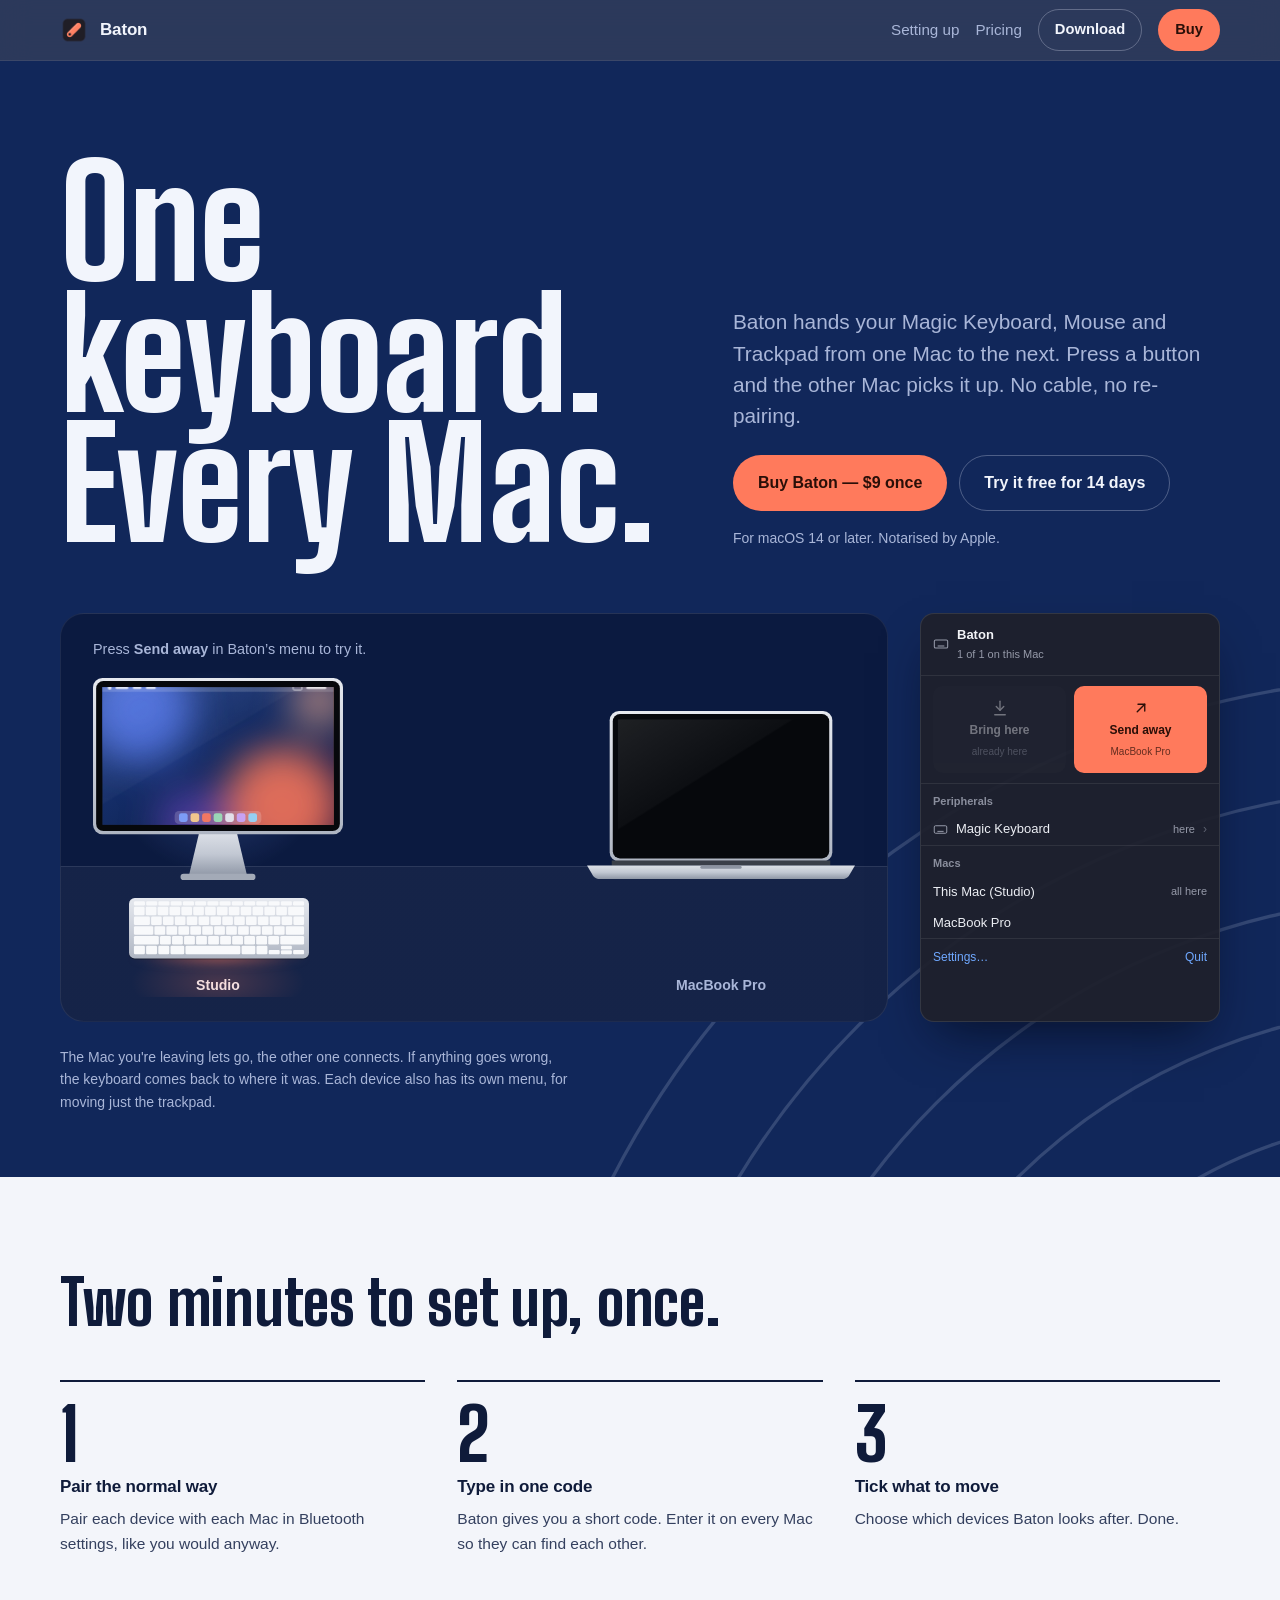
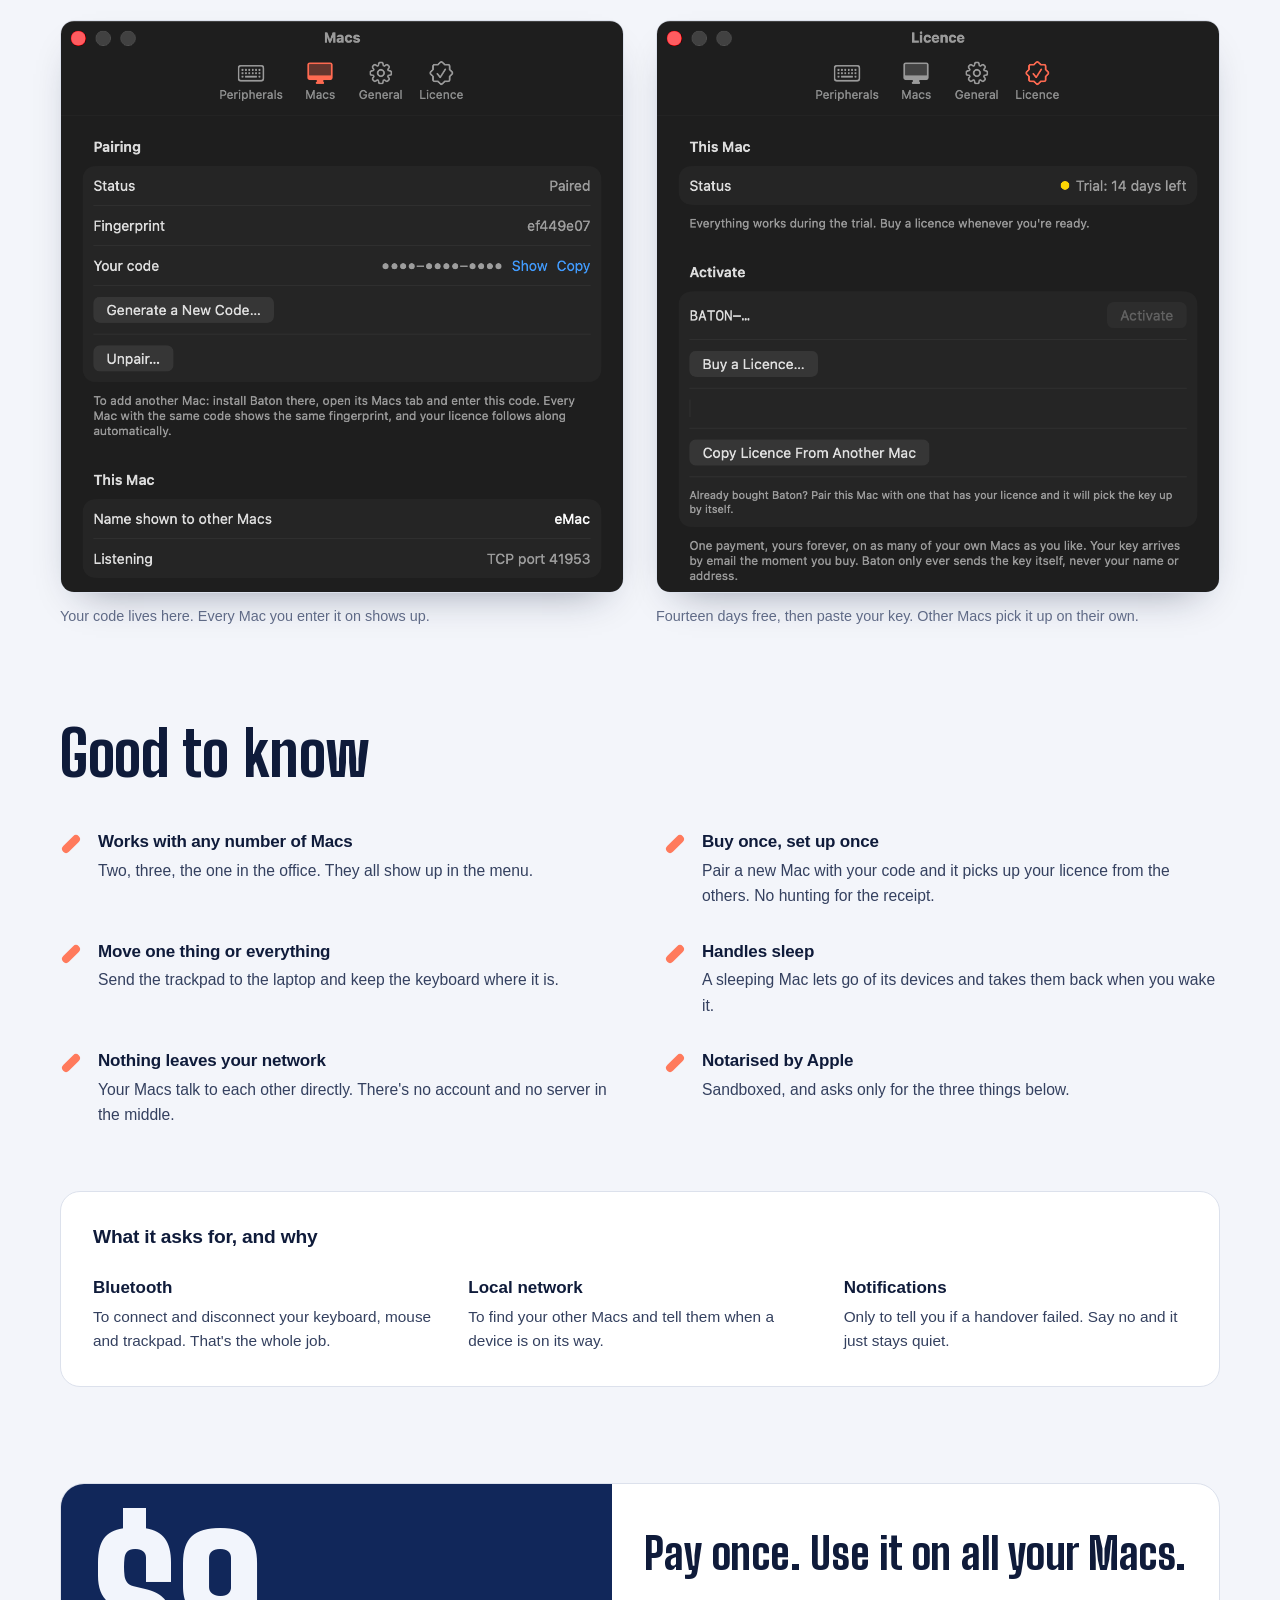
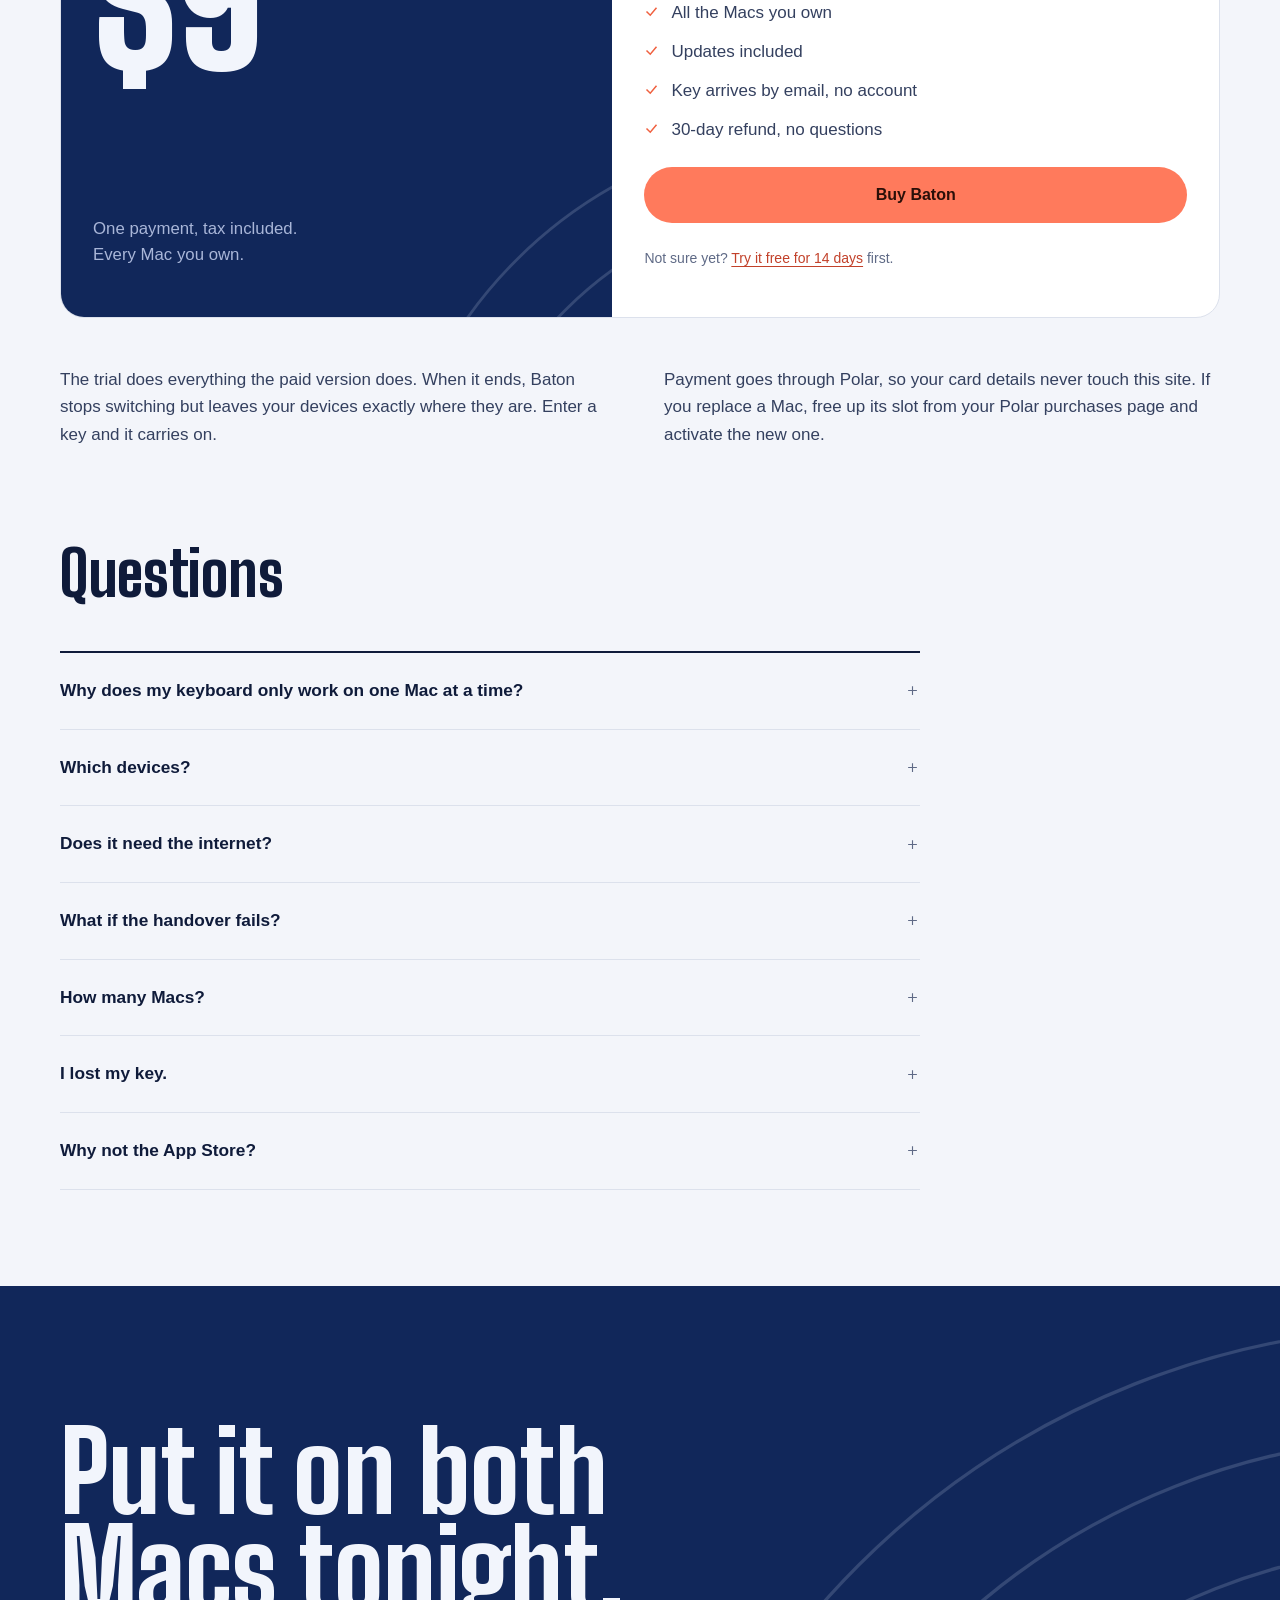
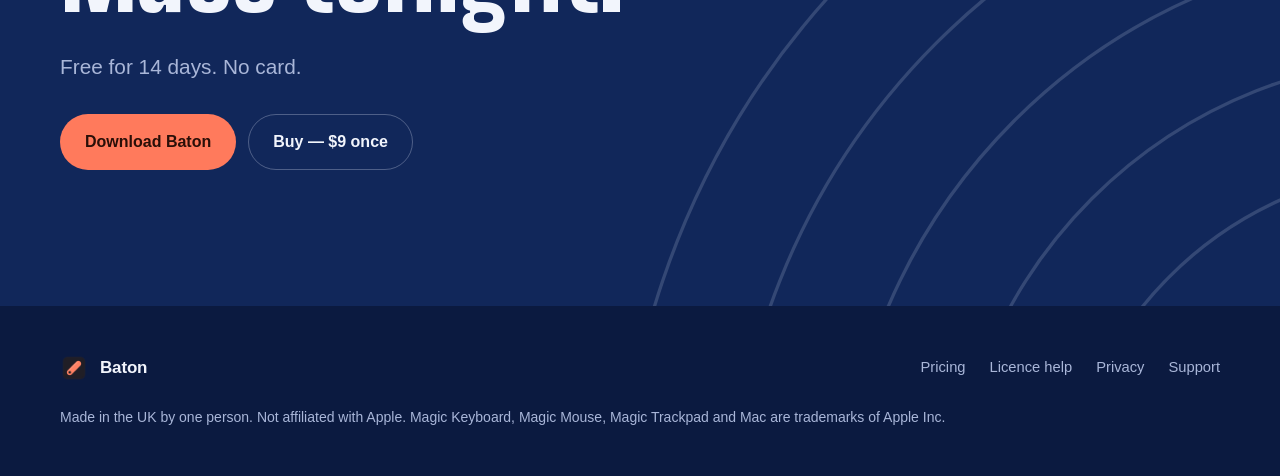
==== commit 71830656: "design: drawn Macs that wake and sleep as the keyboard moves between them The demo now shows a deskt" ====
--- a/index.html
+++ b/index.html
@@ -8,7 +8,7 @@
 <link rel="icon" href="assets/icon-256.png" type="image/png">
 <link rel="apple-touch-icon" href="assets/icon-256.png">
 <link rel="preload" href="assets/fonts/big-shoulders-display.woff2" as="font" type="font/woff2" crossorigin>
-<link rel="stylesheet" href="assets/site.css?v=3">
+<link rel="stylesheet" href="assets/site.css?v=5">
 <meta property="og:title" content="Baton — move your Magic Keyboard between Macs in one click">
 <meta property="og:description" content="Hand your Magic Keyboard, Mouse and Trackpad between Macs from the menu bar. No cable, no re-pairing.">
 <meta property="og:type" content="website">
@@ -86,29 +86,103 @@
     </div>
 
     <div class="stage" id="demo">
-      <!-- The desk: two Macs and the keyboard that moves between them. -->
+      <!-- The desk: two Macs and the keyboard that moves between them.
+           The Mac without the keyboard lets its display sleep; the one that
+           receives it wakes up. Both drawings share the defs below. -->
       <div class="desk" id="desk" aria-live="polite">
+        <svg class="desk-defs" width="0" height="0" aria-hidden="true" focusable="false">
+          <defs>
+            <linearGradient id="alu" x1="0" y1="0" x2="0" y2="1">
+              <stop offset="0" stop-color="#E6E9EF"/><stop offset=".55" stop-color="#C9CED8"/><stop offset="1" stop-color="#AEB5C2"/>
+            </linearGradient>
+            <linearGradient id="aluBase" x1="0" y1="0" x2="0" y2="1">
+              <stop offset="0" stop-color="#DCE0E7"/><stop offset=".5" stop-color="#C2C8D3"/><stop offset="1" stop-color="#8F97A6"/>
+            </linearGradient>
+            <linearGradient id="glare" x1="0" y1="0" x2="1" y2="1">
+              <stop offset="0" stop-color="#fff" stop-opacity=".10"/><stop offset=".42" stop-color="#fff" stop-opacity=".03"/><stop offset=".43" stop-color="#fff" stop-opacity="0"/>
+            </linearGradient>
+            <linearGradient id="wallBase" x1="0" y1="0" x2="1" y2="1">
+              <stop offset="0" stop-color="#1B3A86"/><stop offset=".6" stop-color="#11275A"/><stop offset="1" stop-color="#2A1640"/>
+            </linearGradient>
+            <filter id="soft" x="-50%" y="-50%" width="200%" height="200%"><feGaussianBlur stdDeviation="13"/></filter>
+            <!-- An original wallpaper in the site's colours, with a menu bar and a Dock. -->
+            <symbol id="wall" viewBox="0 0 160 100" preserveAspectRatio="xMidYMid slice">
+              <rect width="160" height="100" fill="url(#wallBase)"/>
+              <g filter="url(#soft)">
+                <circle cx="124" cy="84" r="40" fill="#FF7A5C" opacity=".85"/>
+                <circle cx="26" cy="18" r="36" fill="#5B7FFF" opacity=".7"/>
+                <circle cx="150" cy="12" r="20" fill="#FFB38F" opacity=".6"/>
+                <circle cx="62" cy="96" r="24" fill="#7A4BD1" opacity=".55"/>
+              </g>
+              <rect width="160" height="5.5" fill="#fff" opacity=".16"/>
+              <g fill="#fff" opacity=".8">
+                <circle cx="5" cy="2.75" r="1.3"/><rect x="9" y="2" width="9" height="1.5" rx=".75"/><rect x="21" y="2" width="6" height="1.5" rx=".75"/><rect x="30" y="2" width="7" height="1.5" rx=".75"/>
+                <rect x="132" y="1.4" width="6" height="2.8" rx=".6" fill="none" stroke="#fff" stroke-width=".6"/>
+                <rect x="141" y="2" width="14" height="1.5" rx=".75"/>
+              </g>
+              <rect x="50" y="88" width="60" height="9" rx="3" fill="#fff" opacity=".18"/>
+              <g opacity=".9">
+                <rect x="53" y="89.5" width="6" height="6" rx="1.6" fill="#7FA4FF"/><rect x="61" y="89.5" width="6" height="6" rx="1.6" fill="#FFD38A"/>
+                <rect x="69" y="89.5" width="6" height="6" rx="1.6" fill="#FF7A5C"/><rect x="77" y="89.5" width="6" height="6" rx="1.6" fill="#9BE3B9"/>
+                <rect x="85" y="89.5" width="6" height="6" rx="1.6" fill="#E9ECF5"/><rect x="93" y="89.5" width="6" height="6" rx="1.6" fill="#C7A6FF"/>
+                <rect x="101" y="89.5" width="6" height="6" rx="1.6" fill="#8FD8FF"/>
+              </g>
+            </symbol>
+            <!-- What macOS shows for a moment when the keyboard connects. -->
+            <symbol id="hud" viewBox="0 0 160 100">
+              <rect x="52" y="26" width="56" height="46" rx="9" fill="#1C2130" fill-opacity=".78"/>
+              <rect x="66" y="35" width="28" height="13" rx="2.5" fill="none" stroke="#fff" stroke-width="1.4"/>
+              <path d="M70 39.5h2M74 39.5h2M78 39.5h2M82 39.5h2M86 39.5h2M72 44h16" stroke="#fff" stroke-width="1.2" stroke-linecap="round"/>
+              <text x="80" y="62" text-anchor="middle" font-size="7.2" font-weight="600" fill="#fff" font-family="-apple-system, BlinkMacSystemFont, Helvetica, Arial, sans-serif">Connected</text>
+            </symbol>
+          </defs>
+        </svg>
+
         <p class="desk-hint" id="deskHint">Press <strong>Send away</strong> in Baton's menu to try it.</p>
-        <div class="mac2" id="deskA">
-          <svg viewBox="0 0 120 84" width="120" height="84" fill="none" stroke="currentColor" stroke-width="2.2">
-            <rect x="8" y="6" width="104" height="60" rx="6"/><path d="M40 78h40"/><path d="M60 66v12"/>
+
+        <div class="desk-row">
+          <figure class="mac mac-display awake holds" id="deskA">
+            <div class="mac-glow" aria-hidden="true"></div>
+            <svg viewBox="0 0 240 196" role="img" aria-label="A desktop Mac with a display">
+              <path d="M102 148h36l10 42H92z" fill="url(#aluBase)"/>
+              <rect x="84" y="188" width="72" height="6" rx="3" fill="#A3AAB7"/>
+              <rect width="240" height="150" rx="9" fill="url(#alu)"/>
+              <rect x="3" y="3" width="234" height="144" rx="7" fill="#06080C"/>
+              <g class="scr">
+                <rect class="scr-back" x="9" y="9" width="222" height="132" fill="#18213A"/>
+                <g class="scr-on"><use href="#wall" x="9" y="9" width="222" height="132"/></g>
+                <use class="hud" href="#hud" x="9" y="9" width="222" height="132"/>
+                <rect x="9" y="9" width="222" height="132" fill="url(#glare)"/>
+              </g>
+            </svg>
+            <figcaption class="mac-name">Studio</figcaption>
+          </figure>
+
+          <figure class="mac mac-laptop" id="deskB">
+            <div class="mac-glow" aria-hidden="true"></div>
+            <svg viewBox="0 0 260 166" role="img" aria-label="A MacBook Pro">
+              <rect x="22" width="216" height="146" rx="9" fill="url(#alu)"/>
+              <rect x="25" y="3" width="210" height="140" rx="7" fill="#06080C"/>
+              <g class="scr">
+                <rect class="scr-back" x="30" y="8" width="200" height="126" fill="#18213A"/>
+                <g class="scr-on"><use href="#wall" x="30" y="8" width="200" height="126"/></g>
+                <use class="hud" href="#hud" x="30" y="8" width="200" height="126"/>
+                <rect x="30" y="8" width="200" height="126" fill="url(#glare)"/>
+              </g>
+              <rect x="24" y="145" width="212" height="5" fill="#3A3F49"/>
+              <path d="M0 150h260l-6 10q-2 3-7 3H13q-5 0-7-3z" fill="url(#aluBase)"/>
+              <rect x="110" y="150" width="40" height="3" rx="1.5" fill="#8C93A1"/>
+            </svg>
+            <figcaption class="mac-name">MacBook Pro</figcaption>
+          </figure>
+        </div>
+
+        <div class="kbd-shadow" id="kbdShadow" aria-hidden="true"></div>
+        <div class="kbd" id="kbd">
+          <svg viewBox="0 0 220 74" role="img" aria-label="Magic Keyboard">
+            <rect width="220" height="74" rx="7" fill="url(#alu)"/>
+            <g fill="#F8F9FB"><rect x="6.0" y="4.0" width="13.5" height="5.2" rx="1.6"/><rect x="21.0" y="4.0" width="13.5" height="5.2" rx="1.6"/><rect x="35.9" y="4.0" width="13.5" height="5.2" rx="1.6"/><rect x="50.9" y="4.0" width="13.5" height="5.2" rx="1.6"/><rect x="65.9" y="4.0" width="13.5" height="5.2" rx="1.6"/><rect x="80.8" y="4.0" width="13.5" height="5.2" rx="1.6"/><rect x="95.8" y="4.0" width="13.5" height="5.2" rx="1.6"/><rect x="110.7" y="4.0" width="13.5" height="5.2" rx="1.6"/><rect x="125.7" y="4.0" width="13.5" height="5.2" rx="1.6"/><rect x="140.7" y="4.0" width="13.5" height="5.2" rx="1.6"/><rect x="155.6" y="4.0" width="13.5" height="5.2" rx="1.6"/><rect x="170.6" y="4.0" width="13.5" height="5.2" rx="1.6"/><rect x="185.6" y="4.0" width="13.5" height="5.2" rx="1.6"/><rect x="200.5" y="4.0" width="13.5" height="5.2" rx="1.6"/><rect x="6.0" y="10.7" width="13.0" height="10.4" rx="1.6"/><rect x="20.5" y="10.7" width="13.0" height="10.4" rx="1.6"/><rect x="35.0" y="10.7" width="13.0" height="10.4" rx="1.6"/><rect x="49.5" y="10.7" width="13.0" height="10.4" rx="1.6"/><rect x="64.0" y="10.7" width="13.0" height="10.4" rx="1.6"/><rect x="78.5" y="10.7" width="13.0" height="10.4" rx="1.6"/><rect x="93.0" y="10.7" width="13.0" height="10.4" rx="1.6"/><rect x="107.5" y="10.7" width="13.0" height="10.4" rx="1.6"/><rect x="122.0" y="10.7" width="13.0" height="10.4" rx="1.6"/><rect x="136.5" y="10.7" width="13.0" height="10.4" rx="1.6"/><rect x="151.0" y="10.7" width="13.0" height="10.4" rx="1.6"/><rect x="165.5" y="10.7" width="13.0" height="10.4" rx="1.6"/><rect x="180.0" y="10.7" width="13.0" height="10.4" rx="1.6"/><rect x="194.5" y="10.7" width="19.5" height="10.4" rx="1.6"/><rect x="6.0" y="22.6" width="19.5" height="10.4" rx="1.6"/><rect x="27.0" y="22.6" width="13.0" height="10.4" rx="1.6"/><rect x="41.5" y="22.6" width="13.0" height="10.4" rx="1.6"/><rect x="56.0" y="22.6" width="13.0" height="10.4" rx="1.6"/><rect x="70.5" y="22.6" width="13.0" height="10.4" rx="1.6"/><rect x="85.0" y="22.6" width="13.0" height="10.4" rx="1.6"/><rect x="99.5" y="22.6" width="13.0" height="10.4" rx="1.6"/><rect x="114.0" y="22.6" width="13.0" height="10.4" rx="1.6"/><rect x="128.5" y="22.6" width="13.0" height="10.4" rx="1.6"/><rect x="143.0" y="22.6" width="13.0" height="10.4" rx="1.6"/><rect x="157.5" y="22.6" width="13.0" height="10.4" rx="1.6"/><rect x="172.0" y="22.6" width="13.0" height="10.4" rx="1.6"/><rect x="186.5" y="22.6" width="13.0" height="10.4" rx="1.6"/><rect x="201.0" y="22.6" width="13.0" height="10.4" rx="1.6"/><rect x="6.0" y="34.5" width="23.6" height="10.4" rx="1.6"/><rect x="31.1" y="34.5" width="13.1" height="10.4" rx="1.6"/><rect x="45.7" y="34.5" width="13.1" height="10.4" rx="1.6"/><rect x="60.3" y="34.5" width="13.1" height="10.4" rx="1.6"/><rect x="74.9" y="34.5" width="13.1" height="10.4" rx="1.6"/><rect x="89.5" y="34.5" width="13.1" height="10.4" rx="1.6"/><rect x="104.1" y="34.5" width="13.1" height="10.4" rx="1.6"/><rect x="118.7" y="34.5" width="13.1" height="10.4" rx="1.6"/><rect x="133.3" y="34.5" width="13.1" height="10.4" rx="1.6"/><rect x="147.9" y="34.5" width="13.1" height="10.4" rx="1.6"/><rect x="162.5" y="34.5" width="13.1" height="10.4" rx="1.6"/><rect x="177.1" y="34.5" width="13.1" height="10.4" rx="1.6"/><rect x="191.7" y="34.5" width="22.3" height="10.4" rx="1.6"/><rect x="6.0" y="46.4" width="30.4" height="10.4" rx="1.6"/><rect x="37.9" y="46.4" width="13.2" height="10.4" rx="1.6"/><rect x="52.6" y="46.4" width="13.2" height="10.4" rx="1.6"/><rect x="67.3" y="46.4" width="13.2" height="10.4" rx="1.6"/><rect x="82.0" y="46.4" width="13.2" height="10.4" rx="1.6"/><rect x="96.7" y="46.4" width="13.2" height="10.4" rx="1.6"/><rect x="111.4" y="46.4" width="13.2" height="10.4" rx="1.6"/><rect x="126.1" y="46.4" width="13.2" height="10.4" rx="1.6"/><rect x="140.8" y="46.4" width="13.2" height="10.4" rx="1.6"/><rect x="155.5" y="46.4" width="13.2" height="10.4" rx="1.6"/><rect x="170.2" y="46.4" width="13.2" height="10.4" rx="1.6"/><rect x="184.9" y="46.4" width="29.1" height="10.4" rx="1.6"/><rect x="6.0" y="58.3" width="13.4" height="10.4" rx="1.6"/><rect x="20.9" y="58.3" width="13.4" height="10.4" rx="1.6"/><rect x="35.8" y="58.3" width="13.4" height="10.4" rx="1.6"/><rect x="50.7" y="58.3" width="16.8" height="10.4" rx="1.6"/><rect x="69.0" y="58.3" width="67.1" height="10.4" rx="1.6"/><rect x="137.6" y="58.3" width="16.8" height="10.4" rx="1.6"/><rect x="155.8" y="58.3" width="13.4" height="10.4" rx="1.6"/><rect x="170.8" y="63.5" width="13.4" height="5.2" rx="1.2"/><rect x="185.7" y="58.3" width="13.4" height="4.7" rx="1.2"/><rect x="185.7" y="64.0" width="13.4" height="4.7" rx="1.2"/><rect x="200.6" y="63.5" width="13.4" height="5.2" rx="1.2"/></g>
           </svg>
-          <div class="mac2-name">Studio</div>
-        </div>
-        <div class="lane">
-          <div class="lane-line"></div>
-          <div class="kbd" id="kbd">
-            <svg viewBox="0 0 96 40" width="96" height="40" fill="none" stroke="currentColor" stroke-width="2.2">
-              <rect x="2" y="2" width="92" height="36" rx="6"/>
-              <path d="M12 12h6M24 12h6M36 12h6M48 12h6M60 12h6M72 12h6M12 21h6M24 21h6M36 21h6M48 21h6M60 21h6M72 21h6M22 30h52"/>
-            </svg>
-          </div>
-        </div>
-        <div class="mac2" id="deskB">
-          <svg viewBox="0 0 120 84" width="120" height="84" fill="none" stroke="currentColor" stroke-width="2.2">
-            <rect x="16" y="10" width="88" height="54" rx="5"/><path d="M6 72h108"/>
-          </svg>
-          <div class="mac2-name">MacBook Pro</div>
         </div>
       </div>
 
@@ -360,20 +434,33 @@
 
 // "How does it work?" — the panel drives the desk. Nothing moves until you
 // press a button, and the panel's own state changes exactly as the app's does.
+// The hand-off: the keyboard lifts off the desk, arcs across, and lands in
+// front of the other Mac. The Mac it leaves lets its display sleep; the one it
+// lands at wakes up and shows "Connected".
 (function () {
   var here = true;
   var busy = false;
   var reduced = window.matchMedia('(prefers-reduced-motion: reduce)').matches;
-  var kbd = document.getElementById('kbd');
   var desk = document.getElementById('desk');
+  var kbd = document.getElementById('kbd'), shadow = document.getElementById('kbdShadow');
   var A = document.getElementById('deskA'), B = document.getElementById('deskB');
   var btnBring = document.getElementById('btnBring'), btnSend = document.getElementById('btnSend');
   if (!kbd || !btnBring) return;
-  var lane = desk.querySelector('.lane');
-  function measure() { lane.style.setProperty('--lane', Math.max(0, lane.clientWidth - kbd.offsetWidth) + 'px'); }
-  measure();
-  window.addEventListener('resize', measure);
-  if (window.ResizeObserver) { new ResizeObserver(measure).observe(lane); }
+  var timers = [];
+
+  // Where the keyboard sits in front of a Mac, in px from the desk's left edge.
+  function xFor(mac) {
+    var d = desk.getBoundingClientRect(), m = mac.querySelector('svg').getBoundingClientRect();
+    return Math.round(m.left - d.left + m.width / 2 - kbd.offsetWidth / 2);
+  }
+  function place() {
+    if (busy) return;
+    var x = xFor(here ? A : B) + 'px';
+    kbd.style.setProperty('--x', x); shadow.style.setProperty('--x', x);
+    desk.classList.add('ready');
+  }
+  window.addEventListener('resize', place);
+  if (window.ResizeObserver) { new ResizeObserver(place).observe(desk); }
 
   function render() {
     document.getElementById('pHead').textContent = here ? '1 of 1 on this Mac' : '0 of 1 on this Mac';
@@ -383,35 +470,70 @@
     document.getElementById('macA').textContent = here ? 'all here' : '';
     document.getElementById('macB').textContent = here ? '' : 'has the keyboard';
     document.getElementById('deskHint').innerHTML = here
-      ? 'Press <strong>Send away</strong> in Baton\u2019s menu to try it.'
+      ? 'Press <strong>Send away</strong> in Baton’s menu to try it.'
       : 'Now press <strong>Bring here</strong> to take it back.';
     btnBring.disabled = here || busy;
     btnSend.disabled = !here || busy;
-    kbd.classList.toggle('at-b', !here);
-    A.classList.toggle('holds', here);
-    B.classList.toggle('holds', !here);
+    A.classList.toggle('holds', here); A.classList.toggle('awake', here);
+    B.classList.toggle('holds', !here); B.classList.toggle('awake', !here);
+    place();
   }
+
+  function later(ms, fn) { timers.push(setTimeout(fn, ms)); }
 
   function go(toHere) {
     if (busy || toHere === here) return;
-    measure();   // the lane may not have had a size when the page loaded
+    var from = toHere ? B : A, to = toHere ? A : B;
+    var x0 = xFor(from), x1 = xFor(to), mid = (x0 + x1) / 2;
+    var dir = x1 > x0 ? 1 : -1;
     busy = true;
-    desk.classList.add('moving');
     btnBring.disabled = btnSend.disabled = true;
-    kbd.classList.toggle('at-b', !toHere);
-    var done = function () {
+    from.classList.remove('holds', 'toast');
+
+    var finish = function () {
       here = toHere; busy = false;
-      desk.classList.remove('moving');
       render();
     };
-    if (reduced) { done(); } else { setTimeout(done, 820); }
+    if (reduced || !kbd.animate) {
+      from.classList.remove('awake'); to.classList.add('awake', 'holds');
+      finish();
+      return;
+    }
+
+    var T = 1350, h = Math.min(70, Math.abs(x1 - x0) * .28);
+    var tf = function (x, y, r, s) { return 'translateX(' + x + 'px) translateY(' + y + 'px) rotate(' + r + 'deg) scale(' + s + ')'; };
+    kbd.animate([
+      { transform: tf(x0, 0, 0, 1),               easing: 'cubic-bezier(.3,0,.4,1)' },
+      { transform: tf(x0, -8, -1.5 * dir, 1.02),  offset: .14, easing: 'cubic-bezier(.45,0,.55,1)' },
+      { transform: tf(mid, -h, -4 * dir, 1.07),   offset: .52, easing: 'cubic-bezier(.45,0,.55,1)' },
+      { transform: tf(x1, -4, 1.2 * dir, 1.01),   offset: .86, easing: 'cubic-bezier(.3,0,.3,1)' },
+      { transform: tf(x1, 1.5, 0, 1),             offset: .93 },
+      { transform: tf(x1, 0, 0, 1) }
+    ], { duration: T, fill: 'forwards' });
+    shadow.animate([
+      { transform: tf(x0, 0, 0, 1),     opacity: 1 },
+      { transform: tf(x0, 0, 0, .9),    opacity: .7, offset: .14 },
+      { transform: tf(mid, 0, 0, .55),  opacity: .25, offset: .52 },
+      { transform: tf(x1, 0, 0, .95),   opacity: .9, offset: .86 },
+      { transform: tf(x1, 0, 0, 1),     opacity: 1 }
+    ], { duration: T, fill: 'forwards', easing: 'linear' });
+
+    later(260, function () { from.classList.remove('awake'); });
+    later(T * .62, function () { to.classList.add('awake'); });
+    later(T * .9, function () { to.classList.add('holds', 'toast'); });
+    later(T + 40, function () {
+      kbd.getAnimations().forEach(function (a) { a.cancel(); });
+      shadow.getAnimations().forEach(function (a) { a.cancel(); });
+      finish();
+    });
+    later(T + 2300, function () { to.classList.remove('toast'); });
   }
 
   btnSend.addEventListener('click', function () { go(false); });
   btnBring.addEventListener('click', function () { go(true); });
+  // batonapp.uk/#away opens with the keyboard on the other Mac.
+  if (location.hash === '#away') { here = false; }
   render();
-  // batonapp.uk/#away opens with the keyboard on the other Mac.
-  if (location.hash === '#away') { here = false; render(); }
 })();
 </script>
 </body>
--- a/assets/site.css
+++ b/assets/site.css
@@ -162,49 +162,94 @@
 @media (min-width: 900px) { .stage { grid-template-columns: 1fr 300px; gap: var(--s6); } }
 
 .desk {
-  position: relative; isolation: isolate;
-  display: grid; grid-template-columns: auto 1fr auto; align-items: end; gap: var(--s4);
-  padding: var(--s7) var(--s6) var(--s6);
+  position: relative; isolation: isolate; overflow: hidden;
+  display: flex; flex-direction: column; justify-content: flex-end;
+  padding: var(--s8) var(--s6) var(--s5);
   border-radius: 24px;
-  background: var(--track-deep);
+  background:
+    linear-gradient(180deg, transparent 0 62%, rgba(236, 241, 255, .045) 62% 100%),
+    var(--track-deep);
   border: 1px solid rgba(236, 241, 255, .08);
-  min-height: 280px;
-}
+  min-height: 360px;
+}
+/* The front edge of the tabletop. */
+.desk::before {
+  content: ""; position: absolute; left: 0; right: 0; top: 62%; height: 1px;
+  background: rgba(236, 241, 255, .10); z-index: -1;
+}
+.desk-defs { position: absolute; }
 .desk-hint {
   position: absolute; top: var(--s5); left: var(--s6); right: var(--s6);
   font-size: .9rem; color: var(--on-track-mute);
 }
-.mac2 { text-align: center; color: rgba(236, 241, 255, .5); transition: color 320ms ease; }
-.mac2.holds { color: var(--on-track); }
-.mac2 svg { display: block; margin-inline: auto; }
-.mac2-name { margin-top: var(--s3); font-size: .88rem; font-weight: 600; color: var(--on-track-mute); transition: color 320ms ease; }
-.mac2.holds .mac2-name { color: var(--on-track); }
-.lane { position: relative; height: 84px; min-width: 110px; align-self: center; }
-/* A painted lane line, dashed like the exchange zone. */
-.lane-line {
-  position: absolute; left: 0; right: 0; top: 62px; height: 2px;
-  background: repeating-linear-gradient(90deg, var(--lane-hi) 0 14px, transparent 14px 26px);
-  opacity: .5; transition: opacity 200ms ease;
-}
-.desk.moving .lane-line { opacity: 1; }
-.kbd {
-  position: absolute; top: 18px; left: 0;
-  width: 96px; height: 40px;
-  color: var(--coral);
-  transition: transform 800ms cubic-bezier(.34, .9, .3, 1);
-  will-change: transform;
-}
-.kbd.at-b { transform: translateX(var(--lane, 0px)); }
-.kbd svg { display: block; transition: transform 400ms ease-out; }
-.kbd svg rect { fill: rgba(255, 122, 92, .14); }
-.desk.moving .kbd svg { transform: translateY(-14px) rotate(-4deg); }
+.desk-row {
+  display: flex; align-items: flex-end; justify-content: space-between; gap: var(--s5);
+}
+.mac { position: relative; margin: 0; text-align: center; }
+.mac-display { width: 47%; max-width: 250px; }
+.mac-laptop  { width: 50%; max-width: 268px; }
+.mac svg { position: relative; display: block; width: 100%; height: auto; }
+.mac-name {
+  margin-top: 92px;  /* the tabletop in front of the Mac, where the keyboard lies */
+  font-size: .88rem; font-weight: 600;
+  color: var(--on-track-mute); transition: color 400ms ease;
+}
+.mac.holds .mac-name { color: var(--on-track); }
+
+/* The light an awake screen throws on the wall behind it and on the desk. */
+.mac-glow {
+  position: absolute; left: -12%; right: -12%; top: -14%; bottom: 0;
+  background:
+    radial-gradient(50% 40% at 50% 38%, rgba(120, 150, 255, .30), transparent 70%),
+    radial-gradient(40% 14% at 50% 96%, rgba(255, 122, 92, .22), transparent 70%);
+  opacity: 0; transition: opacity 900ms ease;
+  pointer-events: none;
+}
+.mac.awake .mac-glow { opacity: 1; transition-delay: 150ms; }
+
+/* Display sleep and wake. Waking: the backlight comes up first, then the
+   desktop fades in and settles. Sleeping runs the other way, faster. */
+.scr-back, .scr-on { transition: opacity 380ms ease; }
+.scr-on { transform-box: fill-box; transform-origin: center; transform: scale(1.06); transition: opacity 380ms ease, transform 380ms ease; }
+.scr-back { opacity: 0; transition-delay: 160ms; }
+.scr-on { opacity: 0; }
+.mac.awake .scr-back { opacity: 1; transition: opacity 160ms ease; transition-delay: 0s; }
+.mac.awake .scr-on {
+  opacity: 1; transform: none;
+  transition: opacity 700ms ease 140ms, transform 1100ms cubic-bezier(.16, .84, .24, 1) 140ms;
+}
+.hud { opacity: 0; transform-box: fill-box; transform-origin: center; }
+.mac.toast .hud { animation: hud 2200ms ease both; }
+@keyframes hud {
+  0%   { opacity: 0; transform: scale(.86); }
+  14%  { opacity: 1; transform: scale(1); }
+  75%  { opacity: 1; transform: scale(1); }
+  100% { opacity: 0; transform: scale(1); }
+}
+
+/* The keyboard lies on the tabletop in front of whichever Mac has it.
+   Script sets --x; the hand-off itself is a Web Animation. */
+.kbd, .kbd-shadow {
+  position: absolute; left: 0; bottom: 62px;
+  width: clamp(92px, 26%, 180px);
+  transform: translateX(var(--x, 0px));
+}
+.kbd { z-index: 2; }
+.kbd svg { display: block; width: 100%; height: auto; filter: drop-shadow(0 1px 0 rgba(0, 0, 0, .35)); }
+.kbd-shadow {
+  height: 18px; bottom: 54px; border-radius: 50%;
+  background: radial-gradient(closest-side, rgba(255, 122, 92, .55), rgba(255, 122, 92, 0));
+  filter: blur(4px);
+}
+.desk:not(.ready) .kbd, .desk:not(.ready) .kbd-shadow { visibility: hidden; }
+
 @media (max-width: 560px) {
-  .desk { padding: var(--s8) var(--s4) var(--s5); gap: var(--s2); }
+  .desk { padding: var(--s8) var(--s4) var(--s4); min-height: 300px; }
   .desk-hint { left: var(--s4); right: var(--s4); }
-  .mac2 svg { width: 64px; height: 45px; }
-  .lane { min-width: 0; }
-  .kbd { width: 56px; height: 24px; top: 30px; }
-  .kbd svg { width: 56px; height: 24px; }
+  .desk-row { gap: var(--s3); }
+  .mac-name { margin-top: 62px; font-size: .8rem; }
+  .kbd { bottom: 50px; }
+  .kbd-shadow { bottom: 44px; height: 12px; }
 }
 
 /* Baton's panel, as macOS draws a dark menu. */
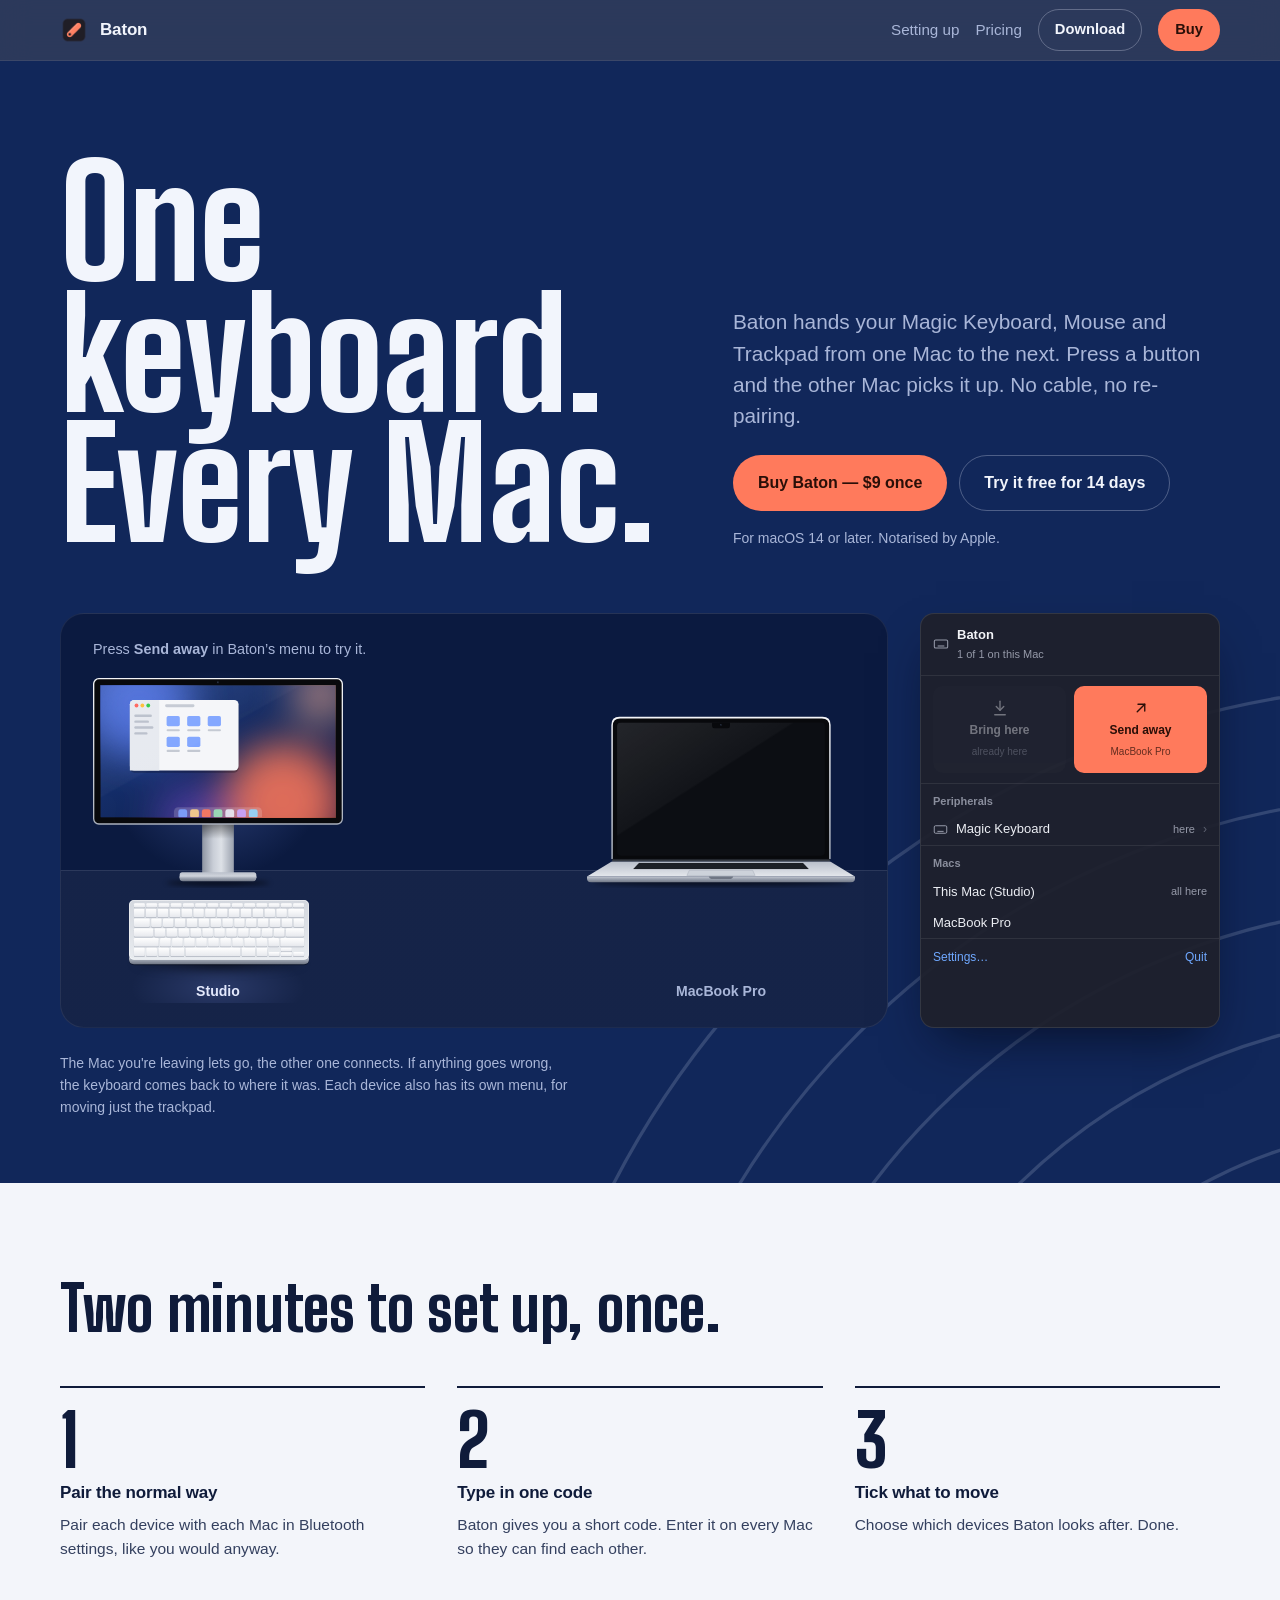
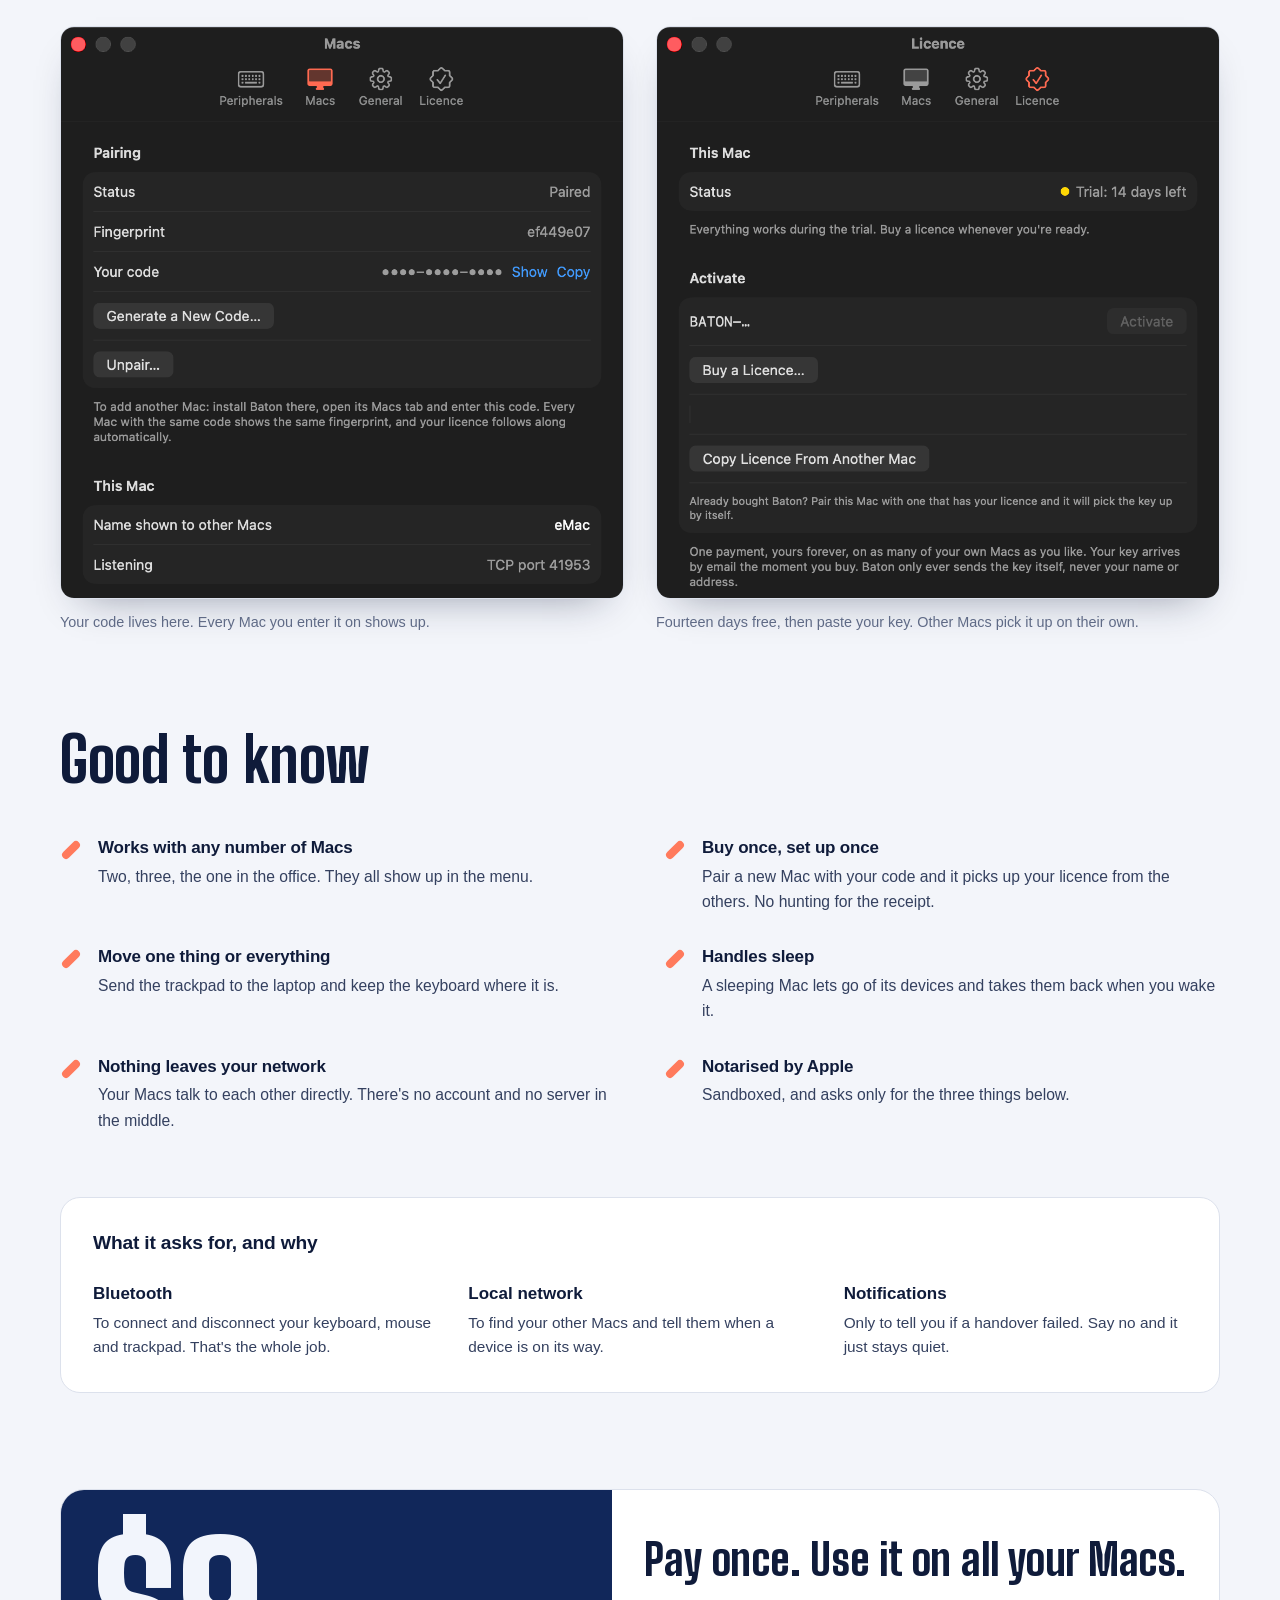
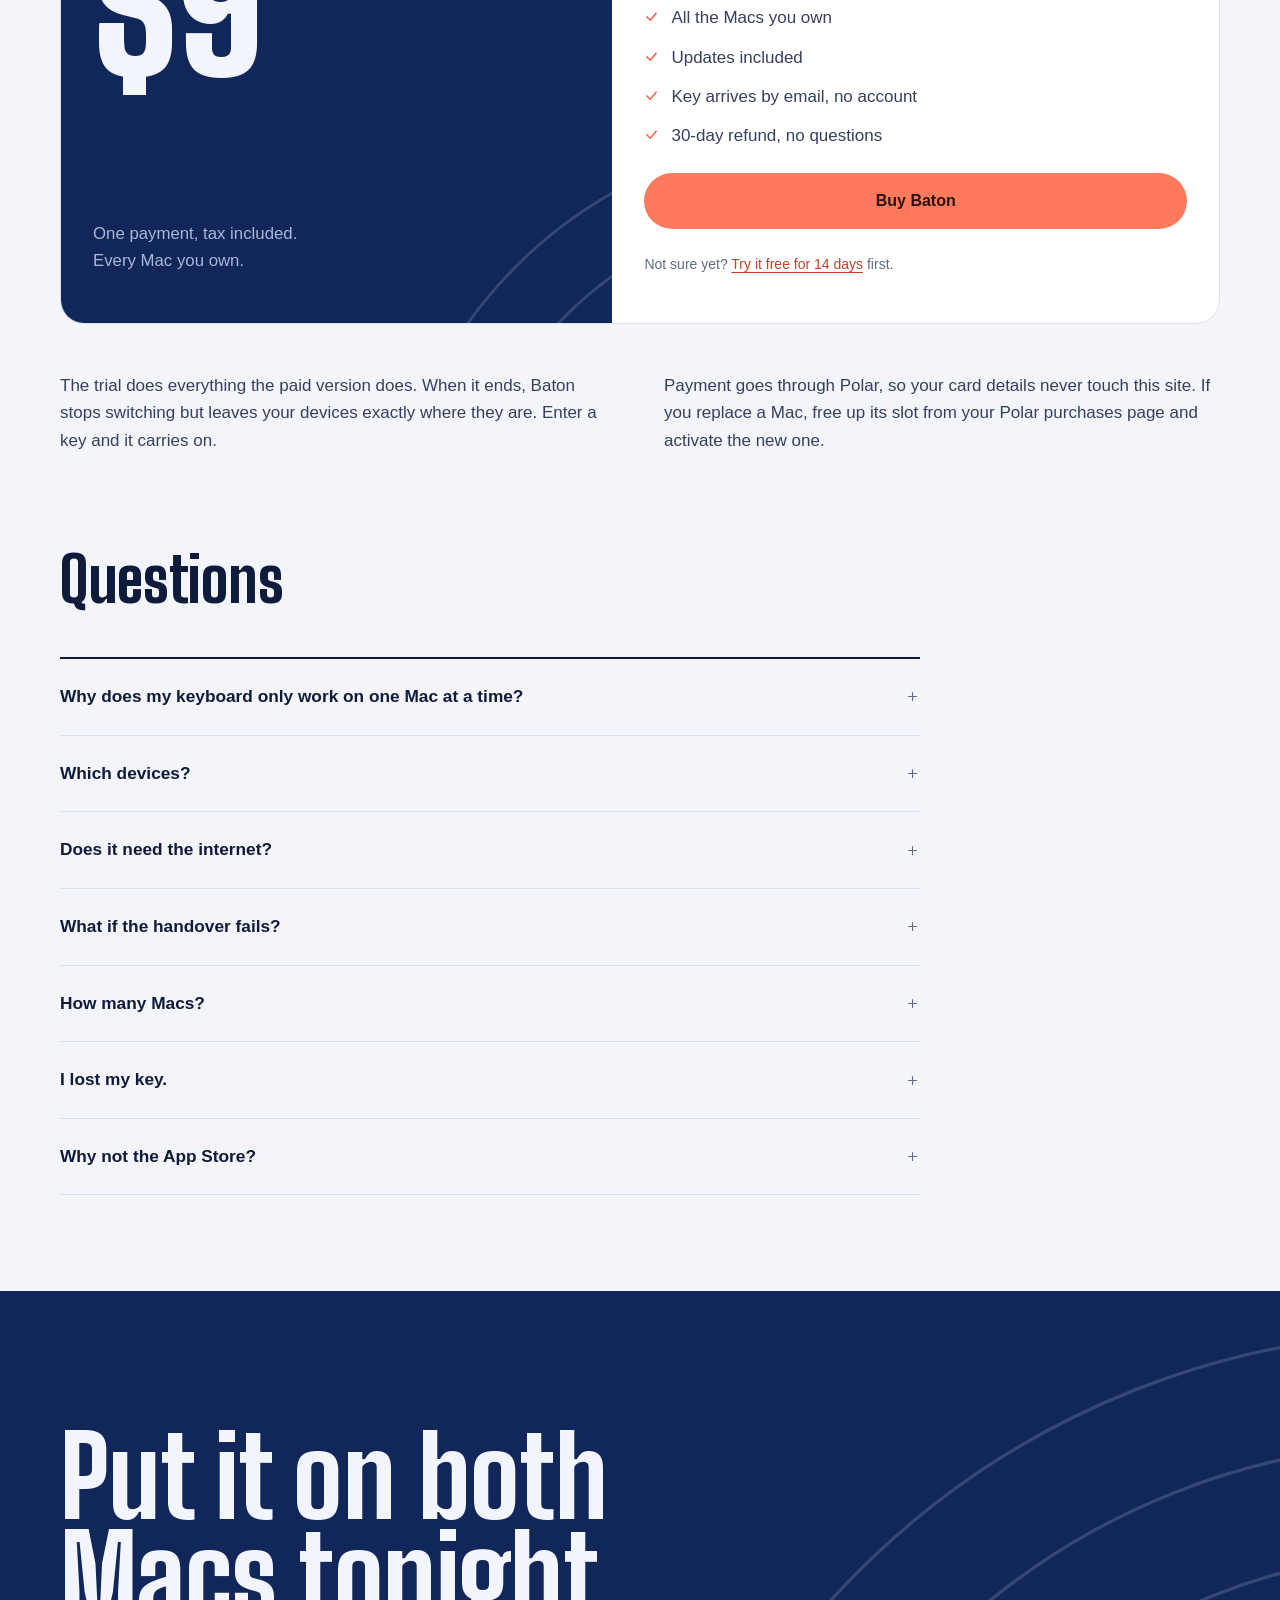
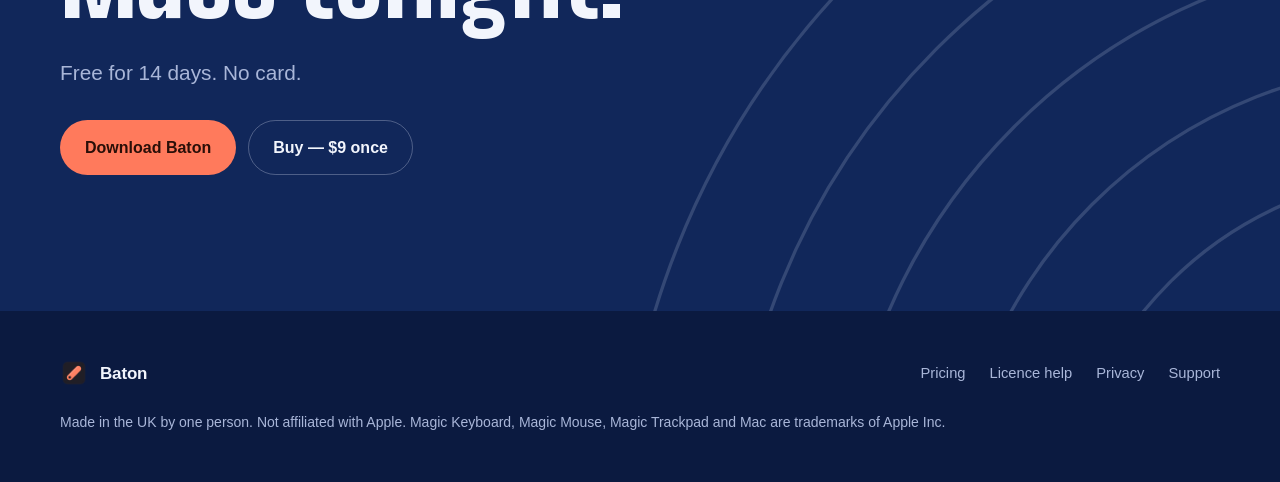
==== commit 61057600: "design: draw the demo's Macs and keyboard like the real hardware A 27-inch display on its stand, a 1" ====
--- a/index.html
+++ b/index.html
@@ -8,7 +8,7 @@
 <link rel="icon" href="assets/icon-256.png" type="image/png">
 <link rel="apple-touch-icon" href="assets/icon-256.png">
 <link rel="preload" href="assets/fonts/big-shoulders-display.woff2" as="font" type="font/woff2" crossorigin>
-<link rel="stylesheet" href="assets/site.css?v=5">
+<link rel="stylesheet" href="assets/site.css?v=6">
 <meta property="og:title" content="Baton — move your Magic Keyboard between Macs in one click">
 <meta property="og:description" content="Hand your Magic Keyboard, Mouse and Trackpad between Macs from the menu bar. No cable, no re-pairing.">
 <meta property="og:type" content="website">
@@ -29,7 +29,7 @@
   "name": "Baton",
   "applicationCategory": "UtilitiesApplication",
   "operatingSystem": "macOS 14.0 or later",
-  "softwareVersion": "1.4.0",
+  "softwareVersion": "1.4.1",
   "url": "https://batonapp.uk/",
   "downloadUrl": "https://github.com/enalmar/baton-site/releases/latest/download/Baton.dmg",
   "description": "Move your Magic Keyboard, Mouse and Trackpad between Macs from the menu bar. No cable, no re-pairing, no account.",
@@ -104,6 +104,32 @@
             <linearGradient id="wallBase" x1="0" y1="0" x2="1" y2="1">
               <stop offset="0" stop-color="#1B3A86"/><stop offset=".6" stop-color="#11275A"/><stop offset="1" stop-color="#2A1640"/>
             </linearGradient>
+            <!-- Aluminium seen edge-on: a bright rim with a darker lower lip. -->
+            <linearGradient id="rim" x1="0" y1="0" x2="0" y2="1">
+              <stop offset="0" stop-color="#F4F5F8"/><stop offset=".5" stop-color="#D5D9E0"/><stop offset="1" stop-color="#A9B0BC"/>
+            </linearGradient>
+            <linearGradient id="arm" x1="0" y1="0" x2="1" y2="0">
+              <stop offset="0" stop-color="#8E95A2"/><stop offset=".35" stop-color="#C9CED7"/><stop offset=".6" stop-color="#DDE1E7"/><stop offset="1" stop-color="#9AA1AE"/>
+            </linearGradient>
+            <linearGradient id="armShade" x1="0" y1="0" x2="0" y2="1">
+              <stop offset="0" stop-color="#000" stop-opacity=".55"/><stop offset=".35" stop-color="#000" stop-opacity="0"/>
+            </linearGradient>
+            <linearGradient id="deck" x1="0" y1="0" x2="0" y2="1">
+              <stop offset="0" stop-color="#B9BFCA"/><stop offset="1" stop-color="#E4E7EC"/>
+            </linearGradient>
+            <linearGradient id="edge" x1="0" y1="0" x2="0" y2="1">
+              <stop offset="0" stop-color="#C5CAD3"/><stop offset=".4" stop-color="#9DA4B1"/><stop offset="1" stop-color="#6F7684"/>
+            </linearGradient>
+            <linearGradient id="hinge" x1="0" y1="0" x2="0" y2="1">
+              <stop offset="0" stop-color="#1A1D23"/><stop offset="1" stop-color="#4A505B"/>
+            </linearGradient>
+            <linearGradient id="key" x1="0" y1="0" x2="0" y2="1">
+              <stop offset="0" stop-color="#FFFFFF"/><stop offset="1" stop-color="#E6E8ED"/>
+            </linearGradient>
+            <linearGradient id="kbTop" x1="0" y1="0" x2="0" y2="1">
+              <stop offset="0" stop-color="#D3D7DE"/><stop offset="1" stop-color="#E9ECF0"/>
+            </linearGradient>
+            <filter id="contact" x="-20%" y="-200%" width="140%" height="500%"><feGaussianBlur stdDeviation="3"/></filter>
             <filter id="soft" x="-50%" y="-50%" width="200%" height="200%"><feGaussianBlur stdDeviation="13"/></filter>
             <!-- An original wallpaper in the site's colours, with a menu bar and a Dock. -->
             <symbol id="wall" viewBox="0 0 160 100" preserveAspectRatio="xMidYMid slice">
@@ -113,6 +139,16 @@
                 <circle cx="26" cy="18" r="36" fill="#5B7FFF" opacity=".7"/>
                 <circle cx="150" cy="12" r="20" fill="#FFB38F" opacity=".6"/>
                 <circle cx="62" cy="96" r="24" fill="#7A4BD1" opacity=".55"/>
+              </g>
+              <g>
+                <rect x="20" y="15" width="74" height="48" rx="3" fill="#000" opacity=".25" transform="translate(0 1.5)"/>
+                <rect x="20" y="15" width="74" height="48" rx="3" fill="#F5F6F9"/>
+                <path d="M23 15h-0a3 3 0 0 0-3 3v45h20V15z" fill="#E6E9EF"/>
+                <circle cx="24.5" cy="18.8" r="1.3" fill="#FF5F57"/><circle cx="28.5" cy="18.8" r="1.3" fill="#FEBC2E"/><circle cx="32.5" cy="18.8" r="1.3" fill="#28C840"/>
+                <g fill="#B8BECA"><rect x="23" y="25" width="12" height="1.6" rx=".8"/><rect x="23" y="29" width="10" height="1.6" rx=".8"/><rect x="23" y="33" width="13" height="1.6" rx=".8"/><rect x="23" y="37" width="9" height="1.6" rx=".8"/></g>
+                <rect x="44" y="18" width="20" height="2" rx="1" fill="#C3C8D2"/>
+                <g fill="#7FA4FF"><rect x="45" y="26" width="9" height="7" rx="1.2"/><rect x="59" y="26" width="9" height="7" rx="1.2"/><rect x="73" y="26" width="9" height="7" rx="1.2"/><rect x="45" y="40" width="9" height="7" rx="1.2"/><rect x="59" y="40" width="9" height="7" rx="1.2"/></g>
+                <g fill="#C3C8D2"><rect x="45" y="35" width="9" height="1.4" rx=".7"/><rect x="59" y="35" width="9" height="1.4" rx=".7"/><rect x="73" y="35" width="9" height="1.4" rx=".7"/><rect x="45" y="49" width="9" height="1.4" rx=".7"/><rect x="59" y="49" width="9" height="1.4" rx=".7"/></g>
               </g>
               <rect width="160" height="5.5" fill="#fff" opacity=".16"/>
               <g fill="#fff" opacity=".8">
@@ -143,16 +179,23 @@
         <div class="desk-row">
           <figure class="mac mac-display awake holds" id="deskA">
             <div class="mac-glow" aria-hidden="true"></div>
-            <svg viewBox="0 0 240 196" role="img" aria-label="A desktop Mac with a display">
-              <path d="M102 148h36l10 42H92z" fill="url(#aluBase)"/>
-              <rect x="84" y="188" width="72" height="6" rx="3" fill="#A3AAB7"/>
-              <rect width="240" height="150" rx="9" fill="url(#alu)"/>
-              <rect x="3" y="3" width="234" height="144" rx="7" fill="#06080C"/>
+            <svg viewBox="0 0 300 252" role="img" aria-label="A Mac with a 27-inch display on a stand">
+              <ellipse cx="150" cy="246" rx="62" ry="3.5" fill="#000" opacity=".55" filter="url(#contact)"/>
+              <!-- Stand: one slab of aluminium behind the display, then the foot. -->
+              <rect x="131" y="170" width="38" height="66" fill="url(#arm)"/>
+              <rect x="131" y="170" width="38" height="66" fill="url(#armShade)"/>
+              <rect x="104" y="233" width="92" height="9" rx="3" fill="url(#deck)"/>
+              <path d="M104 238h92v2q0 4-4 4h-84q-4 0-4-4z" fill="url(#edge)"/>
+              <!-- Display: aluminium rim, black glass, the screen. -->
+              <rect width="300" height="176" rx="7" fill="url(#rim)"/>
+              <rect x="1.6" y="1.6" width="296.8" height="172.8" rx="5.6" fill="#08090C"/>
+              <circle cx="150" cy="5.2" r="1.25" fill="#1E2533"/><circle cx="149.7" cy="4.9" r=".4" fill="#5C6B8A"/>
               <g class="scr">
-                <rect class="scr-back" x="9" y="9" width="222" height="132" fill="#18213A"/>
-                <g class="scr-on"><use href="#wall" x="9" y="9" width="222" height="132"/></g>
-                <use class="hud" href="#hud" x="9" y="9" width="222" height="132"/>
-                <rect x="9" y="9" width="222" height="132" fill="url(#glare)"/>
+                <rect x="9" y="9" width="282" height="158" fill="#0C0E13"/>
+                <rect class="scr-back" x="9" y="9" width="282" height="158" fill="#18213A"/>
+                <g class="scr-on"><use href="#wall" x="9" y="9" width="282" height="158"/></g>
+                <use class="hud" href="#hud" x="9" y="9" width="282" height="158"/>
+                <rect x="9" y="9" width="282" height="158" fill="url(#glare)"/>
               </g>
             </svg>
             <figcaption class="mac-name">Studio</figcaption>
@@ -160,18 +203,29 @@
 
           <figure class="mac mac-laptop" id="deskB">
             <div class="mac-glow" aria-hidden="true"></div>
-            <svg viewBox="0 0 260 166" role="img" aria-label="A MacBook Pro">
-              <rect x="22" width="216" height="146" rx="9" fill="url(#alu)"/>
-              <rect x="25" y="3" width="210" height="140" rx="7" fill="#06080C"/>
+            <svg viewBox="0 0 330 212" role="img" aria-label="A 14-inch MacBook Pro">
+              <ellipse cx="165" cy="205" rx="158" ry="4" fill="#000" opacity=".55" filter="url(#contact)"/>
+              <!-- Lid: rounded at the top, square where it meets the hinge. -->
+              <path d="M30 176V11Q30 1 40 1h250q10 0 10 10v165z" fill="url(#rim)"/>
+              <path d="M31.8 176V12q0-9 9-9h248.4q9 0 9 9v164z" fill="#08090C"/>
               <g class="scr">
-                <rect class="scr-back" x="30" y="8" width="200" height="126" fill="#18213A"/>
-                <g class="scr-on"><use href="#wall" x="30" y="8" width="200" height="126"/></g>
-                <use class="hud" href="#hud" x="30" y="8" width="200" height="126"/>
-                <rect x="30" y="8" width="200" height="126" fill="url(#glare)"/>
+                <rect x="37" y="8" width="256" height="164" rx="5" fill="#0C0E13"/>
+                <rect class="scr-back" x="37" y="8" width="256" height="164" rx="5" fill="#18213A"/>
+                <g class="scr-on"><use href="#wall" x="37" y="8" width="256" height="164"/></g>
+                <use class="hud" href="#hud" x="37" y="8" width="256" height="164"/>
+                <rect x="37" y="8" width="256" height="164" rx="5" fill="url(#glare)"/>
               </g>
-              <rect x="24" y="145" width="212" height="5" fill="#3A3F49"/>
-              <path d="M0 150h260l-6 10q-2 3-7 3H13q-5 0-7-3z" fill="url(#aluBase)"/>
-              <rect x="110" y="150" width="40" height="3" rx="1.5" fill="#8C93A1"/>
+              <!-- The camera housing cut into the top of the screen. -->
+              <path d="M154 8h22v4.2q0 2.8-2.8 2.8h-16.4q-2.8 0-2.8-2.8z" fill="#08090C"/>
+              <circle cx="165" cy="11" r="1.1" fill="#1E2533"/><circle cx="164.75" cy="10.75" r=".35" fill="#5C6B8A"/>
+              <rect x="31" y="176" width="268" height="3.5" fill="url(#hinge)"/>
+              <!-- Base, seen from a little above: keyboard deck, trackpad, front edge. -->
+              <path d="M30 179.5h270l30 18H0z" fill="url(#deck)"/>
+              <path d="M64 181h202l7 7.5H57z" fill="#1C1F25"/>
+              <path d="M64 181h202l7 7.5H57z" fill="none" stroke="#000" stroke-opacity=".25" stroke-width=".5"/>
+              <path d="M126 190h78l3 6.4h-84z" fill="#CDD2DA" stroke="#9FA6B2" stroke-width=".5"/>
+              <path d="M0 197.5h330v2.5q0 5-6 5H6q-6 0-6-5z" fill="url(#edge)"/>
+              <path d="M150 197.5h30q-1 3.2-5 3.2h-20q-4 0-5-3.2z" fill="#6F7684"/>
             </svg>
             <figcaption class="mac-name">MacBook Pro</figcaption>
           </figure>
@@ -179,9 +233,12 @@
 
         <div class="kbd-shadow" id="kbdShadow" aria-hidden="true"></div>
         <div class="kbd" id="kbd">
-          <svg viewBox="0 0 220 74" role="img" aria-label="Magic Keyboard">
-            <rect width="220" height="74" rx="7" fill="url(#alu)"/>
-            <g fill="#F8F9FB"><rect x="6.0" y="4.0" width="13.5" height="5.2" rx="1.6"/><rect x="21.0" y="4.0" width="13.5" height="5.2" rx="1.6"/><rect x="35.9" y="4.0" width="13.5" height="5.2" rx="1.6"/><rect x="50.9" y="4.0" width="13.5" height="5.2" rx="1.6"/><rect x="65.9" y="4.0" width="13.5" height="5.2" rx="1.6"/><rect x="80.8" y="4.0" width="13.5" height="5.2" rx="1.6"/><rect x="95.8" y="4.0" width="13.5" height="5.2" rx="1.6"/><rect x="110.7" y="4.0" width="13.5" height="5.2" rx="1.6"/><rect x="125.7" y="4.0" width="13.5" height="5.2" rx="1.6"/><rect x="140.7" y="4.0" width="13.5" height="5.2" rx="1.6"/><rect x="155.6" y="4.0" width="13.5" height="5.2" rx="1.6"/><rect x="170.6" y="4.0" width="13.5" height="5.2" rx="1.6"/><rect x="185.6" y="4.0" width="13.5" height="5.2" rx="1.6"/><rect x="200.5" y="4.0" width="13.5" height="5.2" rx="1.6"/><rect x="6.0" y="10.7" width="13.0" height="10.4" rx="1.6"/><rect x="20.5" y="10.7" width="13.0" height="10.4" rx="1.6"/><rect x="35.0" y="10.7" width="13.0" height="10.4" rx="1.6"/><rect x="49.5" y="10.7" width="13.0" height="10.4" rx="1.6"/><rect x="64.0" y="10.7" width="13.0" height="10.4" rx="1.6"/><rect x="78.5" y="10.7" width="13.0" height="10.4" rx="1.6"/><rect x="93.0" y="10.7" width="13.0" height="10.4" rx="1.6"/><rect x="107.5" y="10.7" width="13.0" height="10.4" rx="1.6"/><rect x="122.0" y="10.7" width="13.0" height="10.4" rx="1.6"/><rect x="136.5" y="10.7" width="13.0" height="10.4" rx="1.6"/><rect x="151.0" y="10.7" width="13.0" height="10.4" rx="1.6"/><rect x="165.5" y="10.7" width="13.0" height="10.4" rx="1.6"/><rect x="180.0" y="10.7" width="13.0" height="10.4" rx="1.6"/><rect x="194.5" y="10.7" width="19.5" height="10.4" rx="1.6"/><rect x="6.0" y="22.6" width="19.5" height="10.4" rx="1.6"/><rect x="27.0" y="22.6" width="13.0" height="10.4" rx="1.6"/><rect x="41.5" y="22.6" width="13.0" height="10.4" rx="1.6"/><rect x="56.0" y="22.6" width="13.0" height="10.4" rx="1.6"/><rect x="70.5" y="22.6" width="13.0" height="10.4" rx="1.6"/><rect x="85.0" y="22.6" width="13.0" height="10.4" rx="1.6"/><rect x="99.5" y="22.6" width="13.0" height="10.4" rx="1.6"/><rect x="114.0" y="22.6" width="13.0" height="10.4" rx="1.6"/><rect x="128.5" y="22.6" width="13.0" height="10.4" rx="1.6"/><rect x="143.0" y="22.6" width="13.0" height="10.4" rx="1.6"/><rect x="157.5" y="22.6" width="13.0" height="10.4" rx="1.6"/><rect x="172.0" y="22.6" width="13.0" height="10.4" rx="1.6"/><rect x="186.5" y="22.6" width="13.0" height="10.4" rx="1.6"/><rect x="201.0" y="22.6" width="13.0" height="10.4" rx="1.6"/><rect x="6.0" y="34.5" width="23.6" height="10.4" rx="1.6"/><rect x="31.1" y="34.5" width="13.1" height="10.4" rx="1.6"/><rect x="45.7" y="34.5" width="13.1" height="10.4" rx="1.6"/><rect x="60.3" y="34.5" width="13.1" height="10.4" rx="1.6"/><rect x="74.9" y="34.5" width="13.1" height="10.4" rx="1.6"/><rect x="89.5" y="34.5" width="13.1" height="10.4" rx="1.6"/><rect x="104.1" y="34.5" width="13.1" height="10.4" rx="1.6"/><rect x="118.7" y="34.5" width="13.1" height="10.4" rx="1.6"/><rect x="133.3" y="34.5" width="13.1" height="10.4" rx="1.6"/><rect x="147.9" y="34.5" width="13.1" height="10.4" rx="1.6"/><rect x="162.5" y="34.5" width="13.1" height="10.4" rx="1.6"/><rect x="177.1" y="34.5" width="13.1" height="10.4" rx="1.6"/><rect x="191.7" y="34.5" width="22.3" height="10.4" rx="1.6"/><rect x="6.0" y="46.4" width="30.4" height="10.4" rx="1.6"/><rect x="37.9" y="46.4" width="13.2" height="10.4" rx="1.6"/><rect x="52.6" y="46.4" width="13.2" height="10.4" rx="1.6"/><rect x="67.3" y="46.4" width="13.2" height="10.4" rx="1.6"/><rect x="82.0" y="46.4" width="13.2" height="10.4" rx="1.6"/><rect x="96.7" y="46.4" width="13.2" height="10.4" rx="1.6"/><rect x="111.4" y="46.4" width="13.2" height="10.4" rx="1.6"/><rect x="126.1" y="46.4" width="13.2" height="10.4" rx="1.6"/><rect x="140.8" y="46.4" width="13.2" height="10.4" rx="1.6"/><rect x="155.5" y="46.4" width="13.2" height="10.4" rx="1.6"/><rect x="170.2" y="46.4" width="13.2" height="10.4" rx="1.6"/><rect x="184.9" y="46.4" width="29.1" height="10.4" rx="1.6"/><rect x="6.0" y="58.3" width="13.4" height="10.4" rx="1.6"/><rect x="20.9" y="58.3" width="13.4" height="10.4" rx="1.6"/><rect x="35.8" y="58.3" width="13.4" height="10.4" rx="1.6"/><rect x="50.7" y="58.3" width="16.8" height="10.4" rx="1.6"/><rect x="69.0" y="58.3" width="67.1" height="10.4" rx="1.6"/><rect x="137.6" y="58.3" width="16.8" height="10.4" rx="1.6"/><rect x="155.8" y="58.3" width="13.4" height="10.4" rx="1.6"/><rect x="170.8" y="63.5" width="13.4" height="5.2" rx="1.2"/><rect x="185.7" y="58.3" width="13.4" height="4.7" rx="1.2"/><rect x="185.7" y="64.0" width="13.4" height="4.7" rx="1.2"/><rect x="200.6" y="63.5" width="13.4" height="5.2" rx="1.2"/></g>
+          <svg viewBox="0 0 220 79" role="img" aria-label="Magic Keyboard">
+            <path d="M0 70h220v2.5q0 6-6 6H6q-6 0-6-6z" fill="url(#edge)"/>
+            <rect width="220" height="73" rx="6" fill="url(#kbTop)"/>
+            <rect x=".5" y=".5" width="219" height="72" rx="5.5" fill="none" stroke="#fff" stroke-opacity=".6"/>
+            <g fill="#AEB4BF" transform="translate(0 .9)"><rect x="6.0" y="4.0" width="13.5" height="5.2" rx="1.6"/><rect x="21.0" y="4.0" width="13.5" height="5.2" rx="1.6"/><rect x="35.9" y="4.0" width="13.5" height="5.2" rx="1.6"/><rect x="50.9" y="4.0" width="13.5" height="5.2" rx="1.6"/><rect x="65.9" y="4.0" width="13.5" height="5.2" rx="1.6"/><rect x="80.8" y="4.0" width="13.5" height="5.2" rx="1.6"/><rect x="95.8" y="4.0" width="13.5" height="5.2" rx="1.6"/><rect x="110.7" y="4.0" width="13.5" height="5.2" rx="1.6"/><rect x="125.7" y="4.0" width="13.5" height="5.2" rx="1.6"/><rect x="140.7" y="4.0" width="13.5" height="5.2" rx="1.6"/><rect x="155.6" y="4.0" width="13.5" height="5.2" rx="1.6"/><rect x="170.6" y="4.0" width="13.5" height="5.2" rx="1.6"/><rect x="185.6" y="4.0" width="13.5" height="5.2" rx="1.6"/><rect x="200.5" y="4.0" width="13.5" height="5.2" rx="1.6"/><rect x="6.0" y="10.7" width="13.0" height="10.4" rx="1.6"/><rect x="20.5" y="10.7" width="13.0" height="10.4" rx="1.6"/><rect x="35.0" y="10.7" width="13.0" height="10.4" rx="1.6"/><rect x="49.5" y="10.7" width="13.0" height="10.4" rx="1.6"/><rect x="64.0" y="10.7" width="13.0" height="10.4" rx="1.6"/><rect x="78.5" y="10.7" width="13.0" height="10.4" rx="1.6"/><rect x="93.0" y="10.7" width="13.0" height="10.4" rx="1.6"/><rect x="107.5" y="10.7" width="13.0" height="10.4" rx="1.6"/><rect x="122.0" y="10.7" width="13.0" height="10.4" rx="1.6"/><rect x="136.5" y="10.7" width="13.0" height="10.4" rx="1.6"/><rect x="151.0" y="10.7" width="13.0" height="10.4" rx="1.6"/><rect x="165.5" y="10.7" width="13.0" height="10.4" rx="1.6"/><rect x="180.0" y="10.7" width="13.0" height="10.4" rx="1.6"/><rect x="194.5" y="10.7" width="19.5" height="10.4" rx="1.6"/><rect x="6.0" y="22.6" width="19.5" height="10.4" rx="1.6"/><rect x="27.0" y="22.6" width="13.0" height="10.4" rx="1.6"/><rect x="41.5" y="22.6" width="13.0" height="10.4" rx="1.6"/><rect x="56.0" y="22.6" width="13.0" height="10.4" rx="1.6"/><rect x="70.5" y="22.6" width="13.0" height="10.4" rx="1.6"/><rect x="85.0" y="22.6" width="13.0" height="10.4" rx="1.6"/><rect x="99.5" y="22.6" width="13.0" height="10.4" rx="1.6"/><rect x="114.0" y="22.6" width="13.0" height="10.4" rx="1.6"/><rect x="128.5" y="22.6" width="13.0" height="10.4" rx="1.6"/><rect x="143.0" y="22.6" width="13.0" height="10.4" rx="1.6"/><rect x="157.5" y="22.6" width="13.0" height="10.4" rx="1.6"/><rect x="172.0" y="22.6" width="13.0" height="10.4" rx="1.6"/><rect x="186.5" y="22.6" width="13.0" height="10.4" rx="1.6"/><rect x="201.0" y="22.6" width="13.0" height="10.4" rx="1.6"/><rect x="6.0" y="34.5" width="23.6" height="10.4" rx="1.6"/><rect x="31.1" y="34.5" width="13.1" height="10.4" rx="1.6"/><rect x="45.7" y="34.5" width="13.1" height="10.4" rx="1.6"/><rect x="60.3" y="34.5" width="13.1" height="10.4" rx="1.6"/><rect x="74.9" y="34.5" width="13.1" height="10.4" rx="1.6"/><rect x="89.5" y="34.5" width="13.1" height="10.4" rx="1.6"/><rect x="104.1" y="34.5" width="13.1" height="10.4" rx="1.6"/><rect x="118.7" y="34.5" width="13.1" height="10.4" rx="1.6"/><rect x="133.3" y="34.5" width="13.1" height="10.4" rx="1.6"/><rect x="147.9" y="34.5" width="13.1" height="10.4" rx="1.6"/><rect x="162.5" y="34.5" width="13.1" height="10.4" rx="1.6"/><rect x="177.1" y="34.5" width="13.1" height="10.4" rx="1.6"/><rect x="191.7" y="34.5" width="22.3" height="10.4" rx="1.6"/><rect x="6.0" y="46.4" width="30.4" height="10.4" rx="1.6"/><rect x="37.9" y="46.4" width="13.2" height="10.4" rx="1.6"/><rect x="52.6" y="46.4" width="13.2" height="10.4" rx="1.6"/><rect x="67.3" y="46.4" width="13.2" height="10.4" rx="1.6"/><rect x="82.0" y="46.4" width="13.2" height="10.4" rx="1.6"/><rect x="96.7" y="46.4" width="13.2" height="10.4" rx="1.6"/><rect x="111.4" y="46.4" width="13.2" height="10.4" rx="1.6"/><rect x="126.1" y="46.4" width="13.2" height="10.4" rx="1.6"/><rect x="140.8" y="46.4" width="13.2" height="10.4" rx="1.6"/><rect x="155.5" y="46.4" width="13.2" height="10.4" rx="1.6"/><rect x="170.2" y="46.4" width="13.2" height="10.4" rx="1.6"/><rect x="184.9" y="46.4" width="29.1" height="10.4" rx="1.6"/><rect x="6.0" y="58.3" width="13.4" height="10.4" rx="1.6"/><rect x="20.9" y="58.3" width="13.4" height="10.4" rx="1.6"/><rect x="35.8" y="58.3" width="13.4" height="10.4" rx="1.6"/><rect x="50.7" y="58.3" width="16.8" height="10.4" rx="1.6"/><rect x="69.0" y="58.3" width="67.1" height="10.4" rx="1.6"/><rect x="137.6" y="58.3" width="16.8" height="10.4" rx="1.6"/><rect x="155.8" y="58.3" width="13.4" height="10.4" rx="1.6"/><rect x="170.8" y="63.5" width="13.4" height="5.2" rx="1.2"/><rect x="185.7" y="58.3" width="13.4" height="4.7" rx="1.2"/><rect x="185.7" y="64.0" width="13.4" height="4.7" rx="1.2"/><rect x="200.6" y="63.5" width="13.4" height="5.2" rx="1.2"/></g>
+            <g fill="url(#key)"><rect x="6.0" y="4.0" width="13.5" height="5.2" rx="1.6"/><rect x="21.0" y="4.0" width="13.5" height="5.2" rx="1.6"/><rect x="35.9" y="4.0" width="13.5" height="5.2" rx="1.6"/><rect x="50.9" y="4.0" width="13.5" height="5.2" rx="1.6"/><rect x="65.9" y="4.0" width="13.5" height="5.2" rx="1.6"/><rect x="80.8" y="4.0" width="13.5" height="5.2" rx="1.6"/><rect x="95.8" y="4.0" width="13.5" height="5.2" rx="1.6"/><rect x="110.7" y="4.0" width="13.5" height="5.2" rx="1.6"/><rect x="125.7" y="4.0" width="13.5" height="5.2" rx="1.6"/><rect x="140.7" y="4.0" width="13.5" height="5.2" rx="1.6"/><rect x="155.6" y="4.0" width="13.5" height="5.2" rx="1.6"/><rect x="170.6" y="4.0" width="13.5" height="5.2" rx="1.6"/><rect x="185.6" y="4.0" width="13.5" height="5.2" rx="1.6"/><rect x="200.5" y="4.0" width="13.5" height="5.2" rx="1.6"/><rect x="6.0" y="10.7" width="13.0" height="10.4" rx="1.6"/><rect x="20.5" y="10.7" width="13.0" height="10.4" rx="1.6"/><rect x="35.0" y="10.7" width="13.0" height="10.4" rx="1.6"/><rect x="49.5" y="10.7" width="13.0" height="10.4" rx="1.6"/><rect x="64.0" y="10.7" width="13.0" height="10.4" rx="1.6"/><rect x="78.5" y="10.7" width="13.0" height="10.4" rx="1.6"/><rect x="93.0" y="10.7" width="13.0" height="10.4" rx="1.6"/><rect x="107.5" y="10.7" width="13.0" height="10.4" rx="1.6"/><rect x="122.0" y="10.7" width="13.0" height="10.4" rx="1.6"/><rect x="136.5" y="10.7" width="13.0" height="10.4" rx="1.6"/><rect x="151.0" y="10.7" width="13.0" height="10.4" rx="1.6"/><rect x="165.5" y="10.7" width="13.0" height="10.4" rx="1.6"/><rect x="180.0" y="10.7" width="13.0" height="10.4" rx="1.6"/><rect x="194.5" y="10.7" width="19.5" height="10.4" rx="1.6"/><rect x="6.0" y="22.6" width="19.5" height="10.4" rx="1.6"/><rect x="27.0" y="22.6" width="13.0" height="10.4" rx="1.6"/><rect x="41.5" y="22.6" width="13.0" height="10.4" rx="1.6"/><rect x="56.0" y="22.6" width="13.0" height="10.4" rx="1.6"/><rect x="70.5" y="22.6" width="13.0" height="10.4" rx="1.6"/><rect x="85.0" y="22.6" width="13.0" height="10.4" rx="1.6"/><rect x="99.5" y="22.6" width="13.0" height="10.4" rx="1.6"/><rect x="114.0" y="22.6" width="13.0" height="10.4" rx="1.6"/><rect x="128.5" y="22.6" width="13.0" height="10.4" rx="1.6"/><rect x="143.0" y="22.6" width="13.0" height="10.4" rx="1.6"/><rect x="157.5" y="22.6" width="13.0" height="10.4" rx="1.6"/><rect x="172.0" y="22.6" width="13.0" height="10.4" rx="1.6"/><rect x="186.5" y="22.6" width="13.0" height="10.4" rx="1.6"/><rect x="201.0" y="22.6" width="13.0" height="10.4" rx="1.6"/><rect x="6.0" y="34.5" width="23.6" height="10.4" rx="1.6"/><rect x="31.1" y="34.5" width="13.1" height="10.4" rx="1.6"/><rect x="45.7" y="34.5" width="13.1" height="10.4" rx="1.6"/><rect x="60.3" y="34.5" width="13.1" height="10.4" rx="1.6"/><rect x="74.9" y="34.5" width="13.1" height="10.4" rx="1.6"/><rect x="89.5" y="34.5" width="13.1" height="10.4" rx="1.6"/><rect x="104.1" y="34.5" width="13.1" height="10.4" rx="1.6"/><rect x="118.7" y="34.5" width="13.1" height="10.4" rx="1.6"/><rect x="133.3" y="34.5" width="13.1" height="10.4" rx="1.6"/><rect x="147.9" y="34.5" width="13.1" height="10.4" rx="1.6"/><rect x="162.5" y="34.5" width="13.1" height="10.4" rx="1.6"/><rect x="177.1" y="34.5" width="13.1" height="10.4" rx="1.6"/><rect x="191.7" y="34.5" width="22.3" height="10.4" rx="1.6"/><rect x="6.0" y="46.4" width="30.4" height="10.4" rx="1.6"/><rect x="37.9" y="46.4" width="13.2" height="10.4" rx="1.6"/><rect x="52.6" y="46.4" width="13.2" height="10.4" rx="1.6"/><rect x="67.3" y="46.4" width="13.2" height="10.4" rx="1.6"/><rect x="82.0" y="46.4" width="13.2" height="10.4" rx="1.6"/><rect x="96.7" y="46.4" width="13.2" height="10.4" rx="1.6"/><rect x="111.4" y="46.4" width="13.2" height="10.4" rx="1.6"/><rect x="126.1" y="46.4" width="13.2" height="10.4" rx="1.6"/><rect x="140.8" y="46.4" width="13.2" height="10.4" rx="1.6"/><rect x="155.5" y="46.4" width="13.2" height="10.4" rx="1.6"/><rect x="170.2" y="46.4" width="13.2" height="10.4" rx="1.6"/><rect x="184.9" y="46.4" width="29.1" height="10.4" rx="1.6"/><rect x="6.0" y="58.3" width="13.4" height="10.4" rx="1.6"/><rect x="20.9" y="58.3" width="13.4" height="10.4" rx="1.6"/><rect x="35.8" y="58.3" width="13.4" height="10.4" rx="1.6"/><rect x="50.7" y="58.3" width="16.8" height="10.4" rx="1.6"/><rect x="69.0" y="58.3" width="67.1" height="10.4" rx="1.6"/><rect x="137.6" y="58.3" width="16.8" height="10.4" rx="1.6"/><rect x="155.8" y="58.3" width="13.4" height="10.4" rx="1.6"/><rect x="170.8" y="63.5" width="13.4" height="5.2" rx="1.2"/><rect x="185.7" y="58.3" width="13.4" height="4.7" rx="1.2"/><rect x="185.7" y="64.0" width="13.4" height="4.7" rx="1.2"/><rect x="200.6" y="63.5" width="13.4" height="5.2" rx="1.2"/></g>
           </svg>
         </div>
       </div>
--- a/assets/site.css
+++ b/assets/site.css
@@ -201,7 +201,7 @@
   position: absolute; left: -12%; right: -12%; top: -14%; bottom: 0;
   background:
     radial-gradient(50% 40% at 50% 38%, rgba(120, 150, 255, .30), transparent 70%),
-    radial-gradient(40% 14% at 50% 96%, rgba(255, 122, 92, .22), transparent 70%);
+    radial-gradient(40% 14% at 50% 96%, rgba(140, 160, 255, .18), transparent 70%);
   opacity: 0; transition: opacity 900ms ease;
   pointer-events: none;
 }
@@ -238,7 +238,7 @@
 .kbd svg { display: block; width: 100%; height: auto; filter: drop-shadow(0 1px 0 rgba(0, 0, 0, .35)); }
 .kbd-shadow {
   height: 18px; bottom: 54px; border-radius: 50%;
-  background: radial-gradient(closest-side, rgba(255, 122, 92, .55), rgba(255, 122, 92, 0));
+  background: radial-gradient(closest-side, rgba(0, 0, 0, .7), rgba(0, 0, 0, 0));
   filter: blur(4px);
 }
 .desk:not(.ready) .kbd, .desk:not(.ready) .kbd-shadow { visibility: hidden; }
